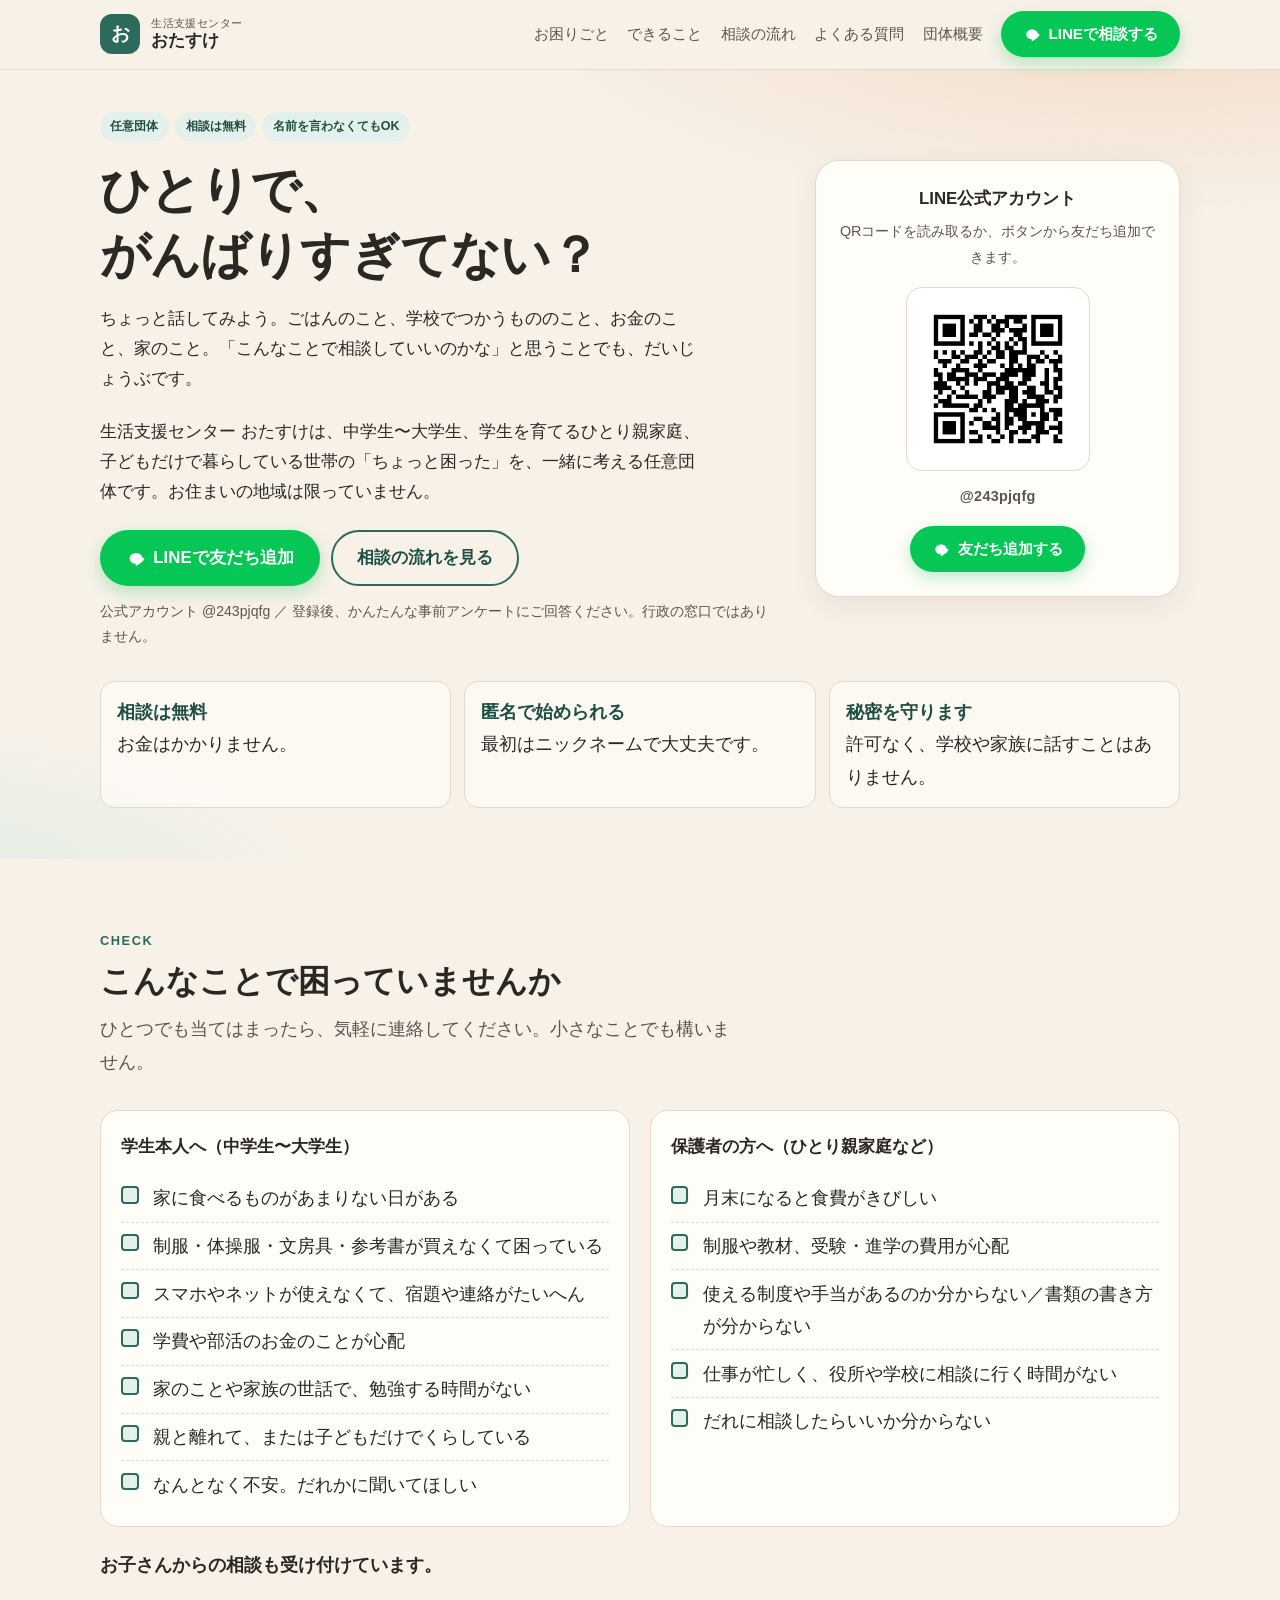
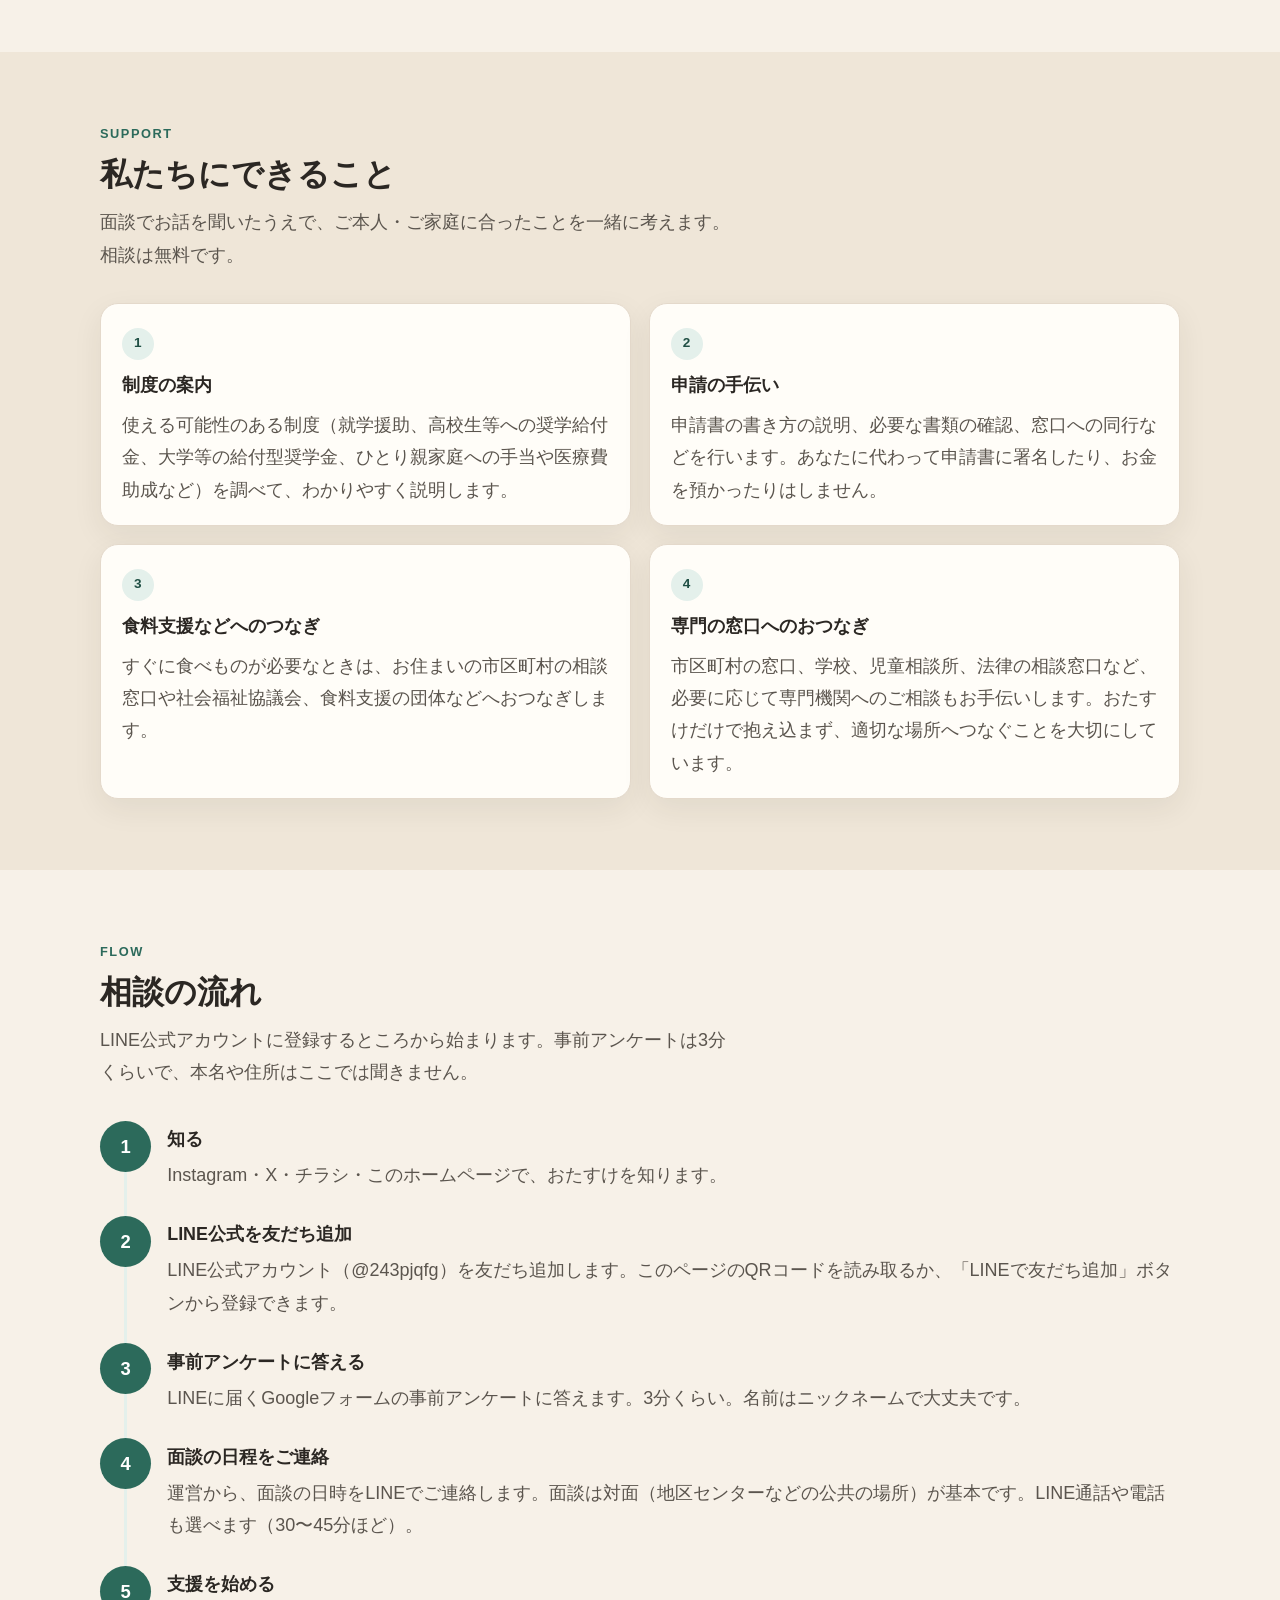
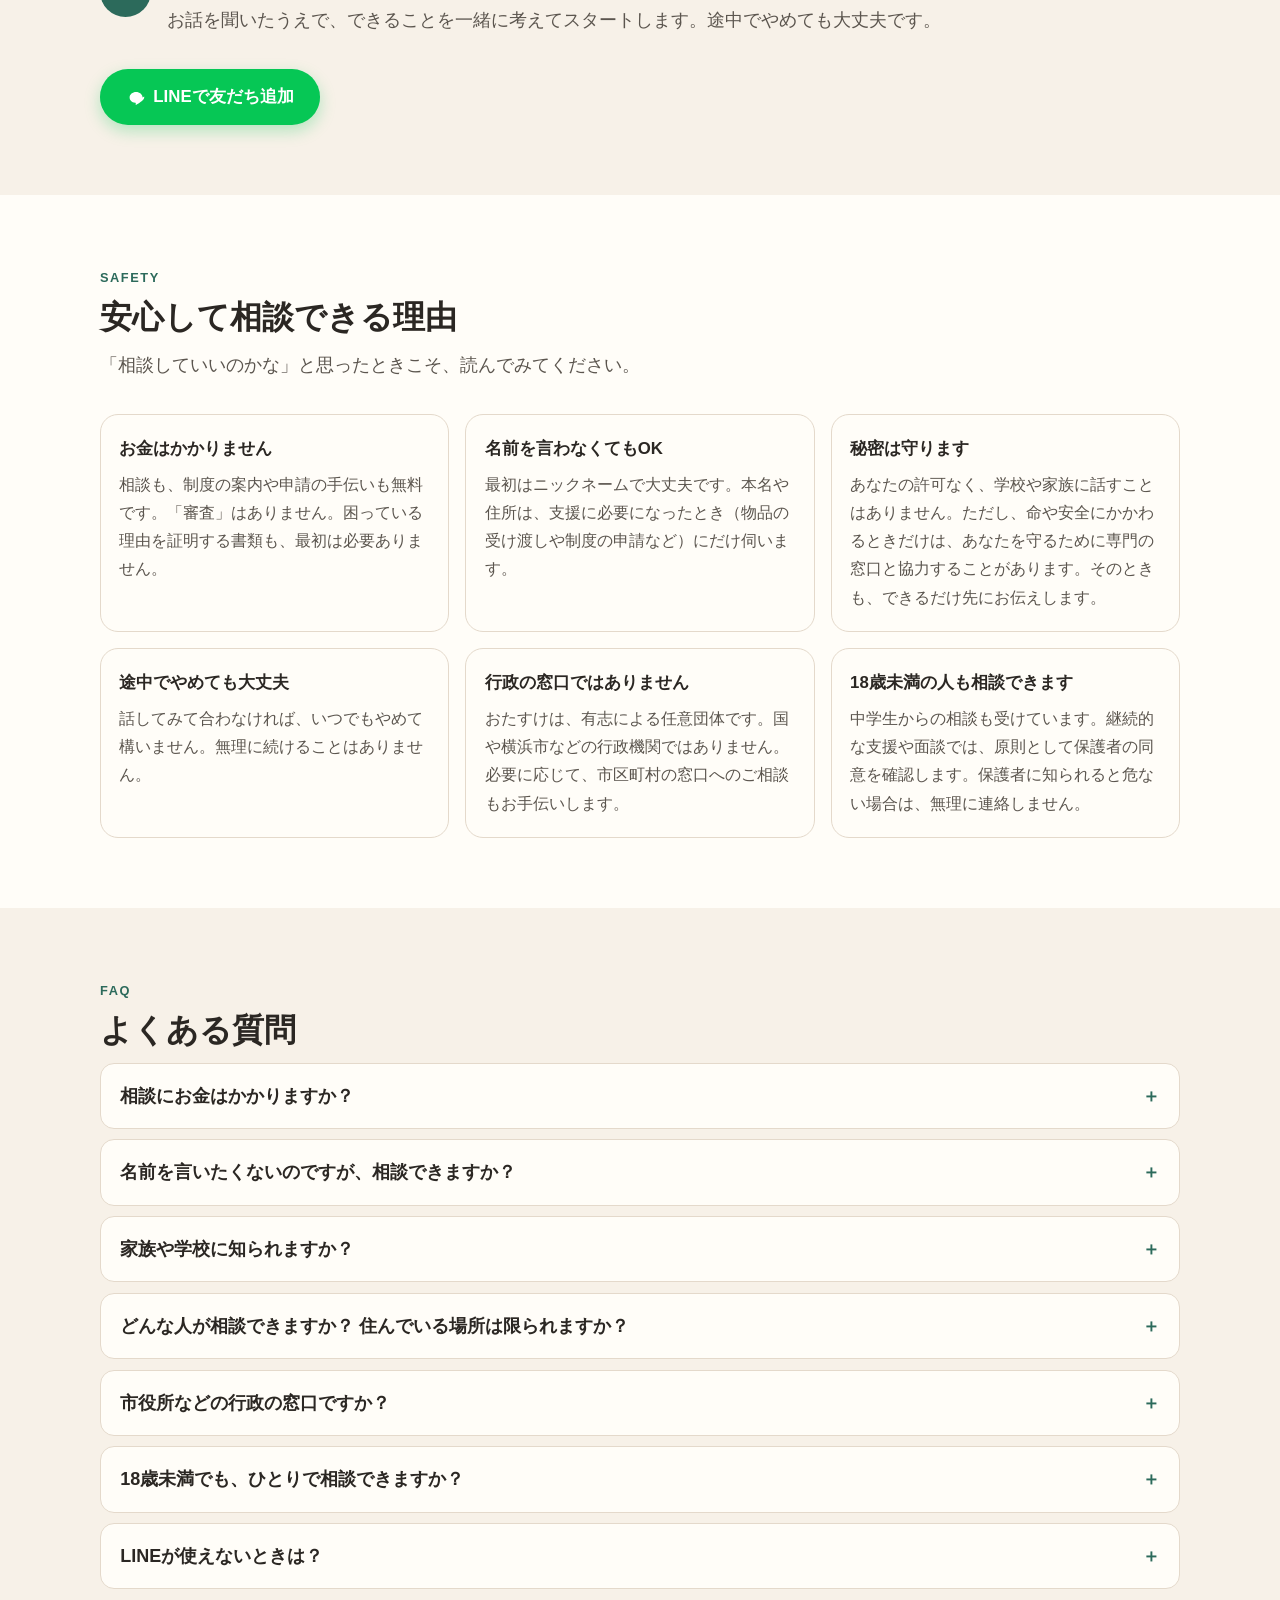
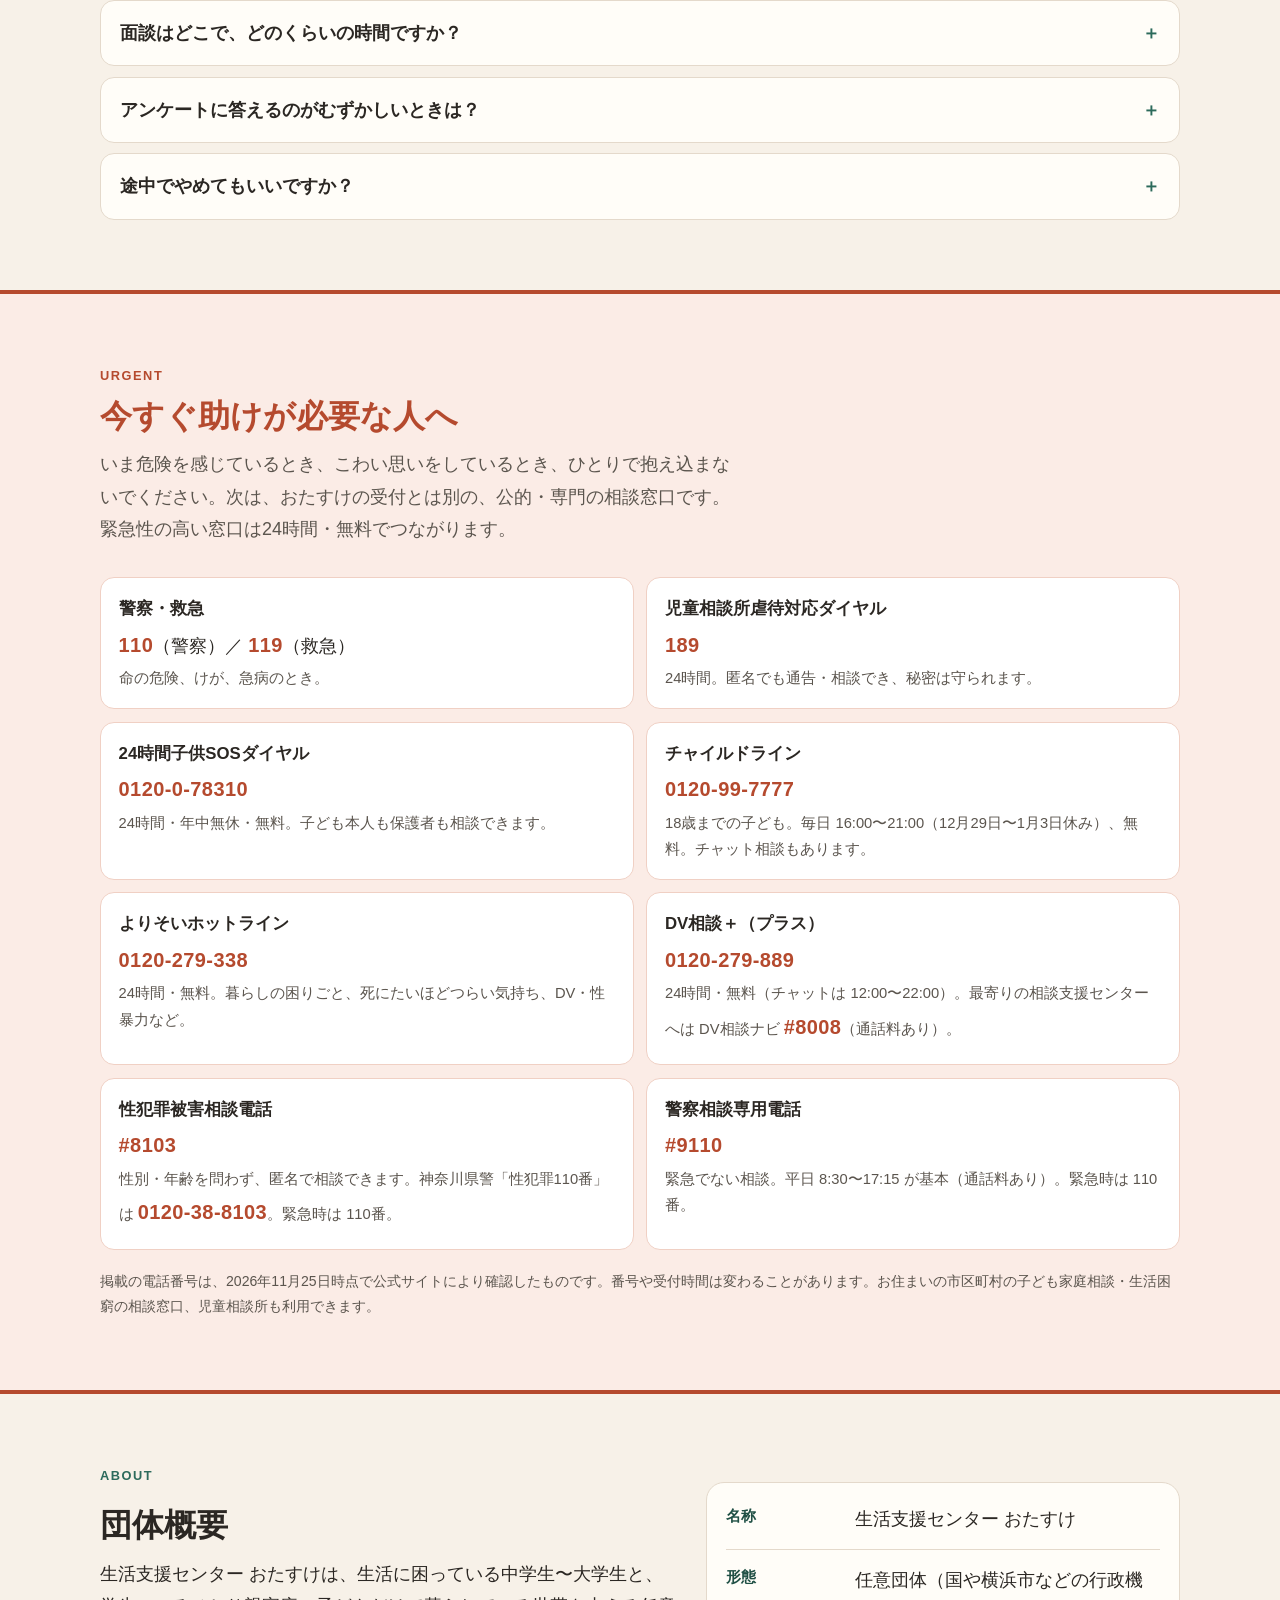
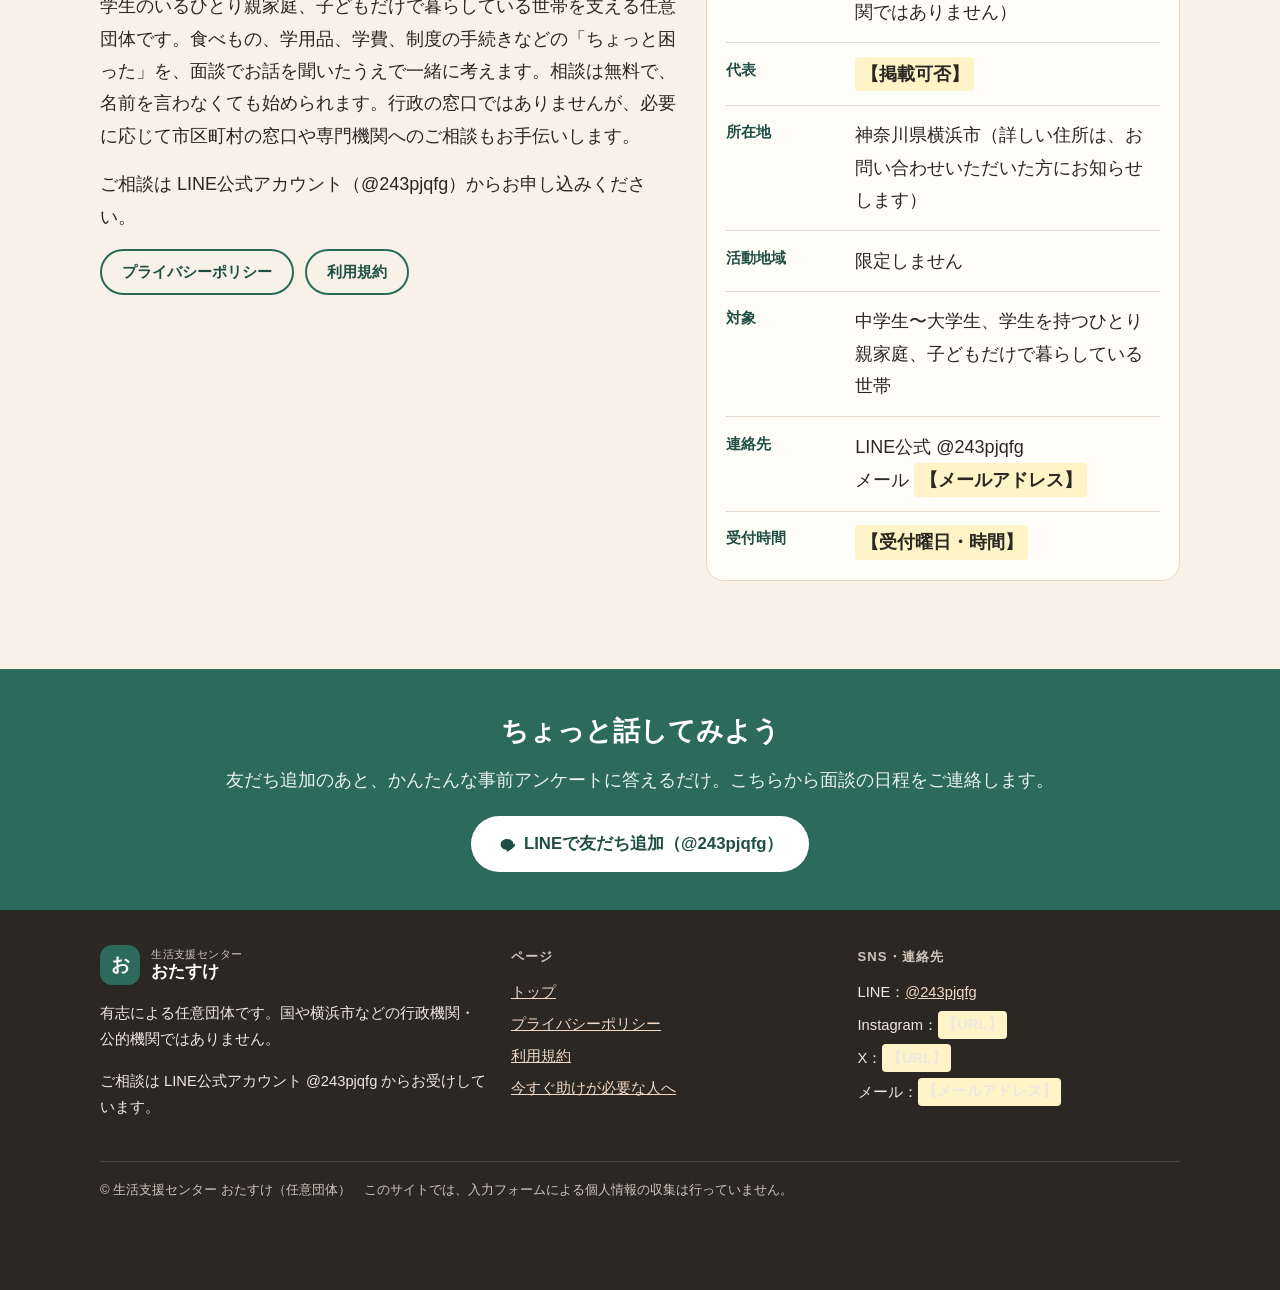
==== index.html @ 8e33f45d "Add official website for 生活支援センター おたすけ" ====
<!DOCTYPE html>
<html lang="ja">
<head>
  <meta charset="utf-8" />
  <meta name="viewport" content="width=device-width, initial-scale=1" />
  <meta name="theme-color" content="#2c6a5b" />
  <title>生活支援センター おたすけ｜中学生〜大学生とご家庭の無料相談</title>
  <meta name="description" content="生活に困っている中学生〜大学生、学生のいるひとり親家庭、子どもだけで暮らしている世帯の「ちょっと困った」を一緒に考える任意団体です。相談は無料。名前を言わなくても始められます。" />
  <link rel="icon" href="data:image/svg+xml,%3Csvg xmlns='http://www.w3.org/2000/svg' viewBox='0 0 32 32'%3E%3Crect width='32' height='32' rx='8' fill='%232c6a5b'/%3E%3Ctext x='16' y='23' text-anchor='middle' font-size='18' font-family='sans-serif' fill='white'%3Eお%3C/text%3E%3C/svg%3E" />
  <link rel="stylesheet" href="css/style.css" />
</head>
<body>
  <a class="skip" href="#main">本文へスキップ</a>
  <header class="site-header">
    <div class="header-inner">
      <a class="logo" href="index.html">
        <span class="logo-mark">お</span>
        <span class="logo-text">
          <small>生活支援センター</small>
          <strong>おたすけ</strong>
        </span>
      </a>
      <input class="nav-toggle" type="checkbox" id="nav-toggle" />
      <label class="nav-button" for="nav-toggle">メニュー</label>
      <nav class="site-nav" aria-label="主な項目">
        <a href="index.html#nayami">お困りごと</a>
        <a href="index.html#dekiru">できること</a>
        <a href="index.html#nagare">相談の流れ</a>
        <a href="index.html#faq">よくある質問</a>
        <a href="index.html#about">団体概要</a>
        <a class="btn btn-line" href="https://line.me/R/ti/p/@243pjqfg"><svg class="line-icon" viewBox="0 0 24 24" aria-hidden="true"><path d="M19.7 12.4c0-3.5-3.5-6.4-7.7-6.4S4.3 8.9 4.3 12.4c0 3.2 2.8 5.8 6.6 6.3.26.05.6.14.7.32.08.16.07.42.03.58l-.15.88c-.04.26-.2 1.02.9.56s5.9-3.47 8.05-5.94c1.4-1.58 1.27-2.9 1.27-3.7Z"/></svg>LINEで相談する</a>
      </nav>
    </div>
  </header>

  <main id="main">
    <section class="hero" id="top">
      <div class="wrap hero-grid">
        <div>
          <ul class="kicker">
            <li>任意団体</li>
            <li>相談は無料</li>
            <li>名前を言わなくてもOK</li>
          </ul>
          <h1>ひとりで、<br />がんばりすぎてない？</h1>
          <p class="hero-lead">ちょっと話してみよう。ごはんのこと、学校でつかうもののこと、お金のこと、家のこと。「こんなことで相談していいのかな」と思うことでも、だいじょうぶです。</p>
          <p class="hero-lead">生活支援センター おたすけは、中学生〜大学生、学生を育てるひとり親家庭、子どもだけで暮らしている世帯の「ちょっと困った」を、一緒に考える任意団体です。お住まいの地域は限っていません。</p>
          <div class="btn-wrap">
            <a class="btn btn-line btn-lg" href="https://line.me/R/ti/p/@243pjqfg"><svg class="line-icon" viewBox="0 0 24 24" aria-hidden="true"><path d="M19.7 12.4c0-3.5-3.5-6.4-7.7-6.4S4.3 8.9 4.3 12.4c0 3.2 2.8 5.8 6.6 6.3.26.05.6.14.7.32.08.16.07.42.03.58l-.15.88c-.04.26-.2 1.02.9.56s5.9-3.47 8.05-5.94c1.4-1.58 1.27-2.9 1.27-3.7Z"/></svg>LINEで友だち追加</a>
            <a class="btn btn-ghost btn-lg" href="#nagare">相談の流れを見る</a>
          </div>
          <p class="hero-note">公式アカウント @243pjqfg ／ 登録後、かんたんな事前アンケートにご回答ください。行政の窓口ではありません。</p>
        </div>
        <aside class="hero-card">
          <h2>LINE公式アカウント</h2>
          <p>QRコードを読み取るか、ボタンから友だち追加できます。</p>
          <div class="qr">
            <img src="[data-uri]" width="740" height="740" alt="LINE公式アカウント @243pjqfg の友だち追加用QRコード" />
          </div>
          <p class="line-id">@243pjqfg</p>
          <a class="btn btn-line" href="https://line.me/R/ti/p/@243pjqfg"><svg class="line-icon" viewBox="0 0 24 24" aria-hidden="true"><path d="M19.7 12.4c0-3.5-3.5-6.4-7.7-6.4S4.3 8.9 4.3 12.4c0 3.2 2.8 5.8 6.6 6.3.26.05.6.14.7.32.08.16.07.42.03.58l-.15.88c-.04.26-.2 1.02.9.56s5.9-3.47 8.05-5.94c1.4-1.58 1.27-2.9 1.27-3.7Z"/></svg>友だち追加する</a>
        </aside>
      </div>
      <div class="wrap">
        <div class="trust-row">
          <div class="trust-item"><strong>相談は無料</strong>お金はかかりません。</div>
          <div class="trust-item"><strong>匿名で始められる</strong>最初はニックネームで大丈夫です。</div>
          <div class="trust-item"><strong>秘密を守ります</strong>許可なく、学校や家族に話すことはありません。</div>
        </div>
      </div>
    </section>

    <section class="section" id="nayami">
      <div class="wrap">
        <p class="eyebrow">CHECK</p>
        <h2>こんなことで困っていませんか</h2>
        <p class="lede">ひとつでも当てはまったら、気軽に連絡してください。小さなことでも構いません。</p>
        <div class="audience">
          <div class="panel">
            <h3>学生本人へ（中学生〜大学生）</h3>
            <ul class="check-list">
              <li>家に食べるものがあまりない日がある</li>
              <li>制服・体操服・文房具・参考書が買えなくて困っている</li>
              <li>スマホやネットが使えなくて、宿題や連絡がたいへん</li>
              <li>学費や部活のお金のことが心配</li>
              <li>家のことや家族の世話で、勉強する時間がない</li>
              <li>親と離れて、または子どもだけでくらしている</li>
              <li>なんとなく不安。だれかに聞いてほしい</li>
            </ul>
          </div>
          <div class="panel">
            <h3>保護者の方へ（ひとり親家庭など）</h3>
            <ul class="check-list">
              <li>月末になると食費がきびしい</li>
              <li>制服や教材、受験・進学の費用が心配</li>
              <li>使える制度や手当があるのか分からない／書類の書き方が分からない</li>
              <li>仕事が忙しく、役所や学校に相談に行く時間がない</li>
              <li>だれに相談したらいいか分からない</li>
            </ul>
          </div>
        </div>
        <p class="after-list">お子さんからの相談も受け付けています。</p>
      </div>
    </section>

    <section class="section section-alt" id="dekiru">
      <div class="wrap">
        <p class="eyebrow">SUPPORT</p>
        <h2>私たちにできること</h2>
        <p class="lede">面談でお話を聞いたうえで、ご本人・ご家庭に合ったことを一緒に考えます。相談は無料です。</p>
        <div class="cards">
          <article class="card">
            <span class="card-num">1</span>
            <h3>制度の案内</h3>
            <p>使える可能性のある制度（就学援助、高校生等への奨学給付金、大学等の給付型奨学金、ひとり親家庭への手当や医療費助成など）を調べて、わかりやすく説明します。</p>
          </article>
          <article class="card">
            <span class="card-num">2</span>
            <h3>申請の手伝い</h3>
            <p>申請書の書き方の説明、必要な書類の確認、窓口への同行などを行います。あなたに代わって申請書に署名したり、お金を預かったりはしません。</p>
          </article>
          <article class="card">
            <span class="card-num">3</span>
            <h3>食料支援などへのつなぎ</h3>
            <p>すぐに食べものが必要なときは、お住まいの市区町村の相談窓口や社会福祉協議会、食料支援の団体などへおつなぎします。</p>
          </article>
          <article class="card">
            <span class="card-num">4</span>
            <h3>専門の窓口へのおつなぎ</h3>
            <p>市区町村の窓口、学校、児童相談所、法律の相談窓口など、必要に応じて専門機関へのご相談もお手伝いします。おたすけだけで抱え込まず、適切な場所へつなぐことを大切にしています。</p>
          </article>
        </div>
      </div>
    </section>

    <section class="section" id="nagare">
      <div class="wrap">
        <p class="eyebrow">FLOW</p>
        <h2>相談の流れ</h2>
        <p class="lede">LINE公式アカウントに登録するところから始まります。事前アンケートは3分くらいで、本名や住所はここでは聞きません。</p>
        <ol class="steps">
          <li>
            <div>
              <h3>知る</h3>
              <p>Instagram・X・チラシ・このホームページで、おたすけを知ります。</p>
            </div>
          </li>
          <li>
            <div>
              <h3>LINE公式を友だち追加</h3>
              <p>LINE公式アカウント（@243pjqfg）を友だち追加します。このページのQRコードを読み取るか、「LINEで友だち追加」ボタンから登録できます。</p>
            </div>
          </li>
          <li>
            <div>
              <h3>事前アンケートに答える</h3>
              <p>LINEに届くGoogleフォームの事前アンケートに答えます。3分くらい。名前はニックネームで大丈夫です。</p>
            </div>
          </li>
          <li>
            <div>
              <h3>面談の日程をご連絡</h3>
              <p>運営から、面談の日時をLINEでご連絡します。面談は対面（地区センターなどの公共の場所）が基本です。LINE通話や電話も選べます（30〜45分ほど）。</p>
            </div>
          </li>
          <li>
            <div>
              <h3>支援を始める</h3>
              <p>お話を聞いたうえで、できることを一緒に考えてスタートします。途中でやめても大丈夫です。</p>
            </div>
          </li>
        </ol>
        <div class="btn-wrap" style="margin-top:2rem">
          <a class="btn btn-line btn-lg" href="https://line.me/R/ti/p/@243pjqfg"><svg class="line-icon" viewBox="0 0 24 24" aria-hidden="true"><path d="M19.7 12.4c0-3.5-3.5-6.4-7.7-6.4S4.3 8.9 4.3 12.4c0 3.2 2.8 5.8 6.6 6.3.26.05.6.14.7.32.08.16.07.42.03.58l-.15.88c-.04.26-.2 1.02.9.56s5.9-3.47 8.05-5.94c1.4-1.58 1.27-2.9 1.27-3.7Z"/></svg>LINEで友だち追加</a>
        </div>
      </div>
    </section>

    <section class="section section-paper" id="anshin">
      <div class="wrap">
        <p class="eyebrow">SAFETY</p>
        <h2>安心して相談できる理由</h2>
        <p class="lede">「相談していいのかな」と思ったときこそ、読んでみてください。</p>
        <div class="reasons">
          <article class="reason">
            <h3>お金はかかりません</h3>
            <p>相談も、制度の案内や申請の手伝いも無料です。「審査」はありません。困っている理由を証明する書類も、最初は必要ありません。</p>
          </article>
          <article class="reason">
            <h3>名前を言わなくてもOK</h3>
            <p>最初はニックネームで大丈夫です。本名や住所は、支援に必要になったとき（物品の受け渡しや制度の申請など）にだけ伺います。</p>
          </article>
          <article class="reason">
            <h3>秘密は守ります</h3>
            <p>あなたの許可なく、学校や家族に話すことはありません。ただし、命や安全にかかわるときだけは、あなたを守るために専門の窓口と協力することがあります。そのときも、できるだけ先にお伝えします。</p>
          </article>
          <article class="reason">
            <h3>途中でやめても大丈夫</h3>
            <p>話してみて合わなければ、いつでもやめて構いません。無理に続けることはありません。</p>
          </article>
          <article class="reason">
            <h3>行政の窓口ではありません</h3>
            <p>おたすけは、有志による任意団体です。国や横浜市などの行政機関ではありません。必要に応じて、市区町村の窓口へのご相談もお手伝いします。</p>
          </article>
          <article class="reason">
            <h3>18歳未満の人も相談できます</h3>
            <p>中学生からの相談も受けています。継続的な支援や面談では、原則として保護者の同意を確認します。保護者に知られると危ない場合は、無理に連絡しません。</p>
          </article>
        </div>
      </div>
    </section>

    <section class="section" id="faq">
      <div class="wrap">
        <p class="eyebrow">FAQ</p>
        <h2>よくある質問</h2>
        <div class="faq">
          <details>
            <summary>相談にお金はかかりますか？</summary>
            <p>かかりません。相談も支援も無料です。</p>
          </details>
          <details>
            <summary>名前を言いたくないのですが、相談できますか？</summary>
            <p>できます。最初はニックネームで大丈夫です。本名や住所は、ここでは聞きません。</p>
          </details>
          <details>
            <summary>家族や学校に知られますか？</summary>
            <p>あなたの許可なく、学校や家族に話すことはありません。ただし、命や安全にかかわるときだけは、あなたを守るために専門の窓口と協力することがあります。そのときも、できるだけ先にお伝えします。</p>
          </details>
          <details>
            <summary>どんな人が相談できますか？ 住んでいる場所は限られますか？</summary>
            <p>中学生・高校生・大学生などの学生本人、学生を育てるひとり親家庭、子どもだけで暮らしている世帯のご相談を受けています。お住まいの地域は限っていません。</p>
          </details>
          <details>
            <summary>市役所などの行政の窓口ですか？</summary>
            <p>いいえ。有志による任意団体です。国や横浜市などの行政機関ではありません。必要に応じて、市区町村の窓口や専門機関へのご相談もお手伝いします。</p>
          </details>
          <details>
            <summary>18歳未満でも、ひとりで相談できますか？</summary>
            <p>できます。継続的な支援や面談では、原則として保護者の同意を確認します。保護者に知られると危ない場合は、無理に連絡しません。まずは相談してください。</p>
          </details>
          <details>
            <summary>LINEが使えないときは？</summary>
            <p>LINEを使えない方は、メール <span class="placeholder">【メールアドレス】</span> でも受け付けます。件名なしでも構いません。</p>
          </details>
          <details>
            <summary>面談はどこで、どのくらいの時間ですか？</summary>
            <p>地区センターなどの公共の場所で、30〜45分ほどを目安にしています。対面が基本ですが、LINE通話や電話も選べます。未成年の方との対面は、公共の場所で行います。</p>
          </details>
          <details>
            <summary>アンケートに答えるのがむずかしいときは？</summary>
            <p>LINEのトークに「相談したい」と送るだけでも大丈夫です。</p>
          </details>
          <details>
            <summary>途中でやめてもいいですか？</summary>
            <p>はい。いつでもやめて構いません。</p>
          </details>
        </div>
      </div>
    </section>

    <section class="section emergency" id="emergency">
      <div class="wrap">
        <p class="eyebrow" style="color:var(--coral)">URGENT</p>
        <h2>今すぐ助けが必要な人へ</h2>
        <p class="lede">いま危険を感じているとき、こわい思いをしているとき、ひとりで抱え込まないでください。次は、おたすけの受付とは別の、公的・専門の相談窓口です。緊急性の高い窓口は24時間・無料でつながります。</p>
        <div class="hotlines">
          <article class="hotline">
            <strong>警察・救急</strong>
            <a class="tel" href="tel:110">110</a>（警察）／
            <a class="tel" href="tel:119">119</a>（救急）
            <p>命の危険、けが、急病のとき。</p>
          </article>
          <article class="hotline">
            <strong>児童相談所虐待対応ダイヤル</strong>
            <a class="tel" href="tel:189">189</a>
            <p>24時間。匿名でも通告・相談でき、秘密は守られます。</p>
          </article>
          <article class="hotline">
            <strong>24時間子供SOSダイヤル</strong>
            <a class="tel" href="tel:0120078310">0120-0-78310</a>
            <p>24時間・年中無休・無料。子ども本人も保護者も相談できます。</p>
          </article>
          <article class="hotline">
            <strong>チャイルドライン</strong>
            <a class="tel" href="tel:0120997777">0120-99-7777</a>
            <p>18歳までの子ども。毎日 16:00〜21:00（12月29日〜1月3日休み）、無料。チャット相談もあります。</p>
          </article>
          <article class="hotline">
            <strong>よりそいホットライン</strong>
            <a class="tel" href="tel:0120279338">0120-279-338</a>
            <p>24時間・無料。暮らしの困りごと、死にたいほどつらい気持ち、DV・性暴力など。</p>
          </article>
          <article class="hotline">
            <strong>DV相談＋（プラス）</strong>
            <a class="tel" href="tel:0120279889">0120-279-889</a>
            <p>24時間・無料（チャットは 12:00〜22:00）。最寄りの相談支援センターへは DV相談ナビ <a class="tel" href="tel:#8008">#8008</a>（通話料あり）。</p>
          </article>
          <article class="hotline">
            <strong>性犯罪被害相談電話</strong>
            <a class="tel" href="tel:#8103">#8103</a>
            <p>性別・年齢を問わず、匿名で相談できます。神奈川県警「性犯罪110番」は <a class="tel" href="tel:0120388103">0120-38-8103</a>。緊急時は 110番。</p>
          </article>
          <article class="hotline">
            <strong>警察相談専用電話</strong>
            <a class="tel" href="tel:#9110">#9110</a>
            <p>緊急でない相談。平日 8:30〜17:15 が基本（通話料あり）。緊急時は 110番。</p>
          </article>
        </div>
        <p class="emergency-note">掲載の電話番号は、2026年11月25日時点で公式サイトにより確認したものです。番号や受付時間は変わることがあります。お住まいの市区町村の子ども家庭相談・生活困窮の相談窓口、児童相談所も利用できます。</p>
      </div>
    </section>

    <section class="section" id="about">
      <div class="wrap about-grid">
        <div class="about-copy">
          <p class="eyebrow">ABOUT</p>
          <h2>団体概要</h2>
          <p>生活支援センター おたすけは、生活に困っている中学生〜大学生と、学生のいるひとり親家庭、子どもだけで暮らしている世帯を支える任意団体です。食べもの、学用品、学費、制度の手続きなどの「ちょっと困った」を、面談でお話を聞いたうえで一緒に考えます。相談は無料で、名前を言わなくても始められます。行政の窓口ではありませんが、必要に応じて市区町村の窓口や専門機関へのご相談もお手伝いします。</p>
          <p>ご相談は LINE公式アカウント（@243pjqfg）からお申し込みください。</p>
          <div class="btn-wrap">
            <a class="btn btn-ghost" href="privacy.html">プライバシーポリシー</a>
            <a class="btn btn-ghost" href="terms.html">利用規約</a>
          </div>
        </div>
        <dl class="dl">
          <div><dt>名称</dt><dd>生活支援センター おたすけ</dd></div>
          <div><dt>形態</dt><dd>任意団体（国や横浜市などの行政機関ではありません）</dd></div>
          <div><dt>代表</dt><dd><span class="placeholder">【掲載可否】</span></dd></div>
          <div><dt>所在地</dt><dd>神奈川県横浜市（詳しい住所は、お問い合わせいただいた方にお知らせします）</dd></div>
          <div><dt>活動地域</dt><dd>限定しません</dd></div>
          <div><dt>対象</dt><dd>中学生〜大学生、学生を持つひとり親家庭、子どもだけで暮らしている世帯</dd></div>
          <div><dt>連絡先</dt><dd>LINE公式 @243pjqfg<br />メール <span class="placeholder">【メールアドレス】</span></dd></div>
          <div><dt>受付時間</dt><dd><span class="placeholder">【受付曜日・時間】</span></dd></div>
        </dl>
      </div>
    </section>

    <section class="cta-band">
      <div class="wrap">
        <h2>ちょっと話してみよう</h2>
        <p>友だち追加のあと、かんたんな事前アンケートに答えるだけ。こちらから面談の日程をご連絡します。</p>
        <a class="btn btn-line btn-lg" href="https://line.me/R/ti/p/@243pjqfg"><svg class="line-icon" viewBox="0 0 24 24" aria-hidden="true"><path d="M19.7 12.4c0-3.5-3.5-6.4-7.7-6.4S4.3 8.9 4.3 12.4c0 3.2 2.8 5.8 6.6 6.3.26.05.6.14.7.32.08.16.07.42.03.58l-.15.88c-.04.26-.2 1.02.9.56s5.9-3.47 8.05-5.94c1.4-1.58 1.27-2.9 1.27-3.7Z"/></svg>LINEで友だち追加（@243pjqfg）</a>
      </div>
    </section>

  </main>
  <footer class="site-footer">
    <div class="wrap footer-grid">
      <div>
        <div class="logo" style="margin-bottom:0.7rem">
          <span class="logo-mark">お</span>
          <span class="logo-text">
            <small style="color:#cfc6ba">生活支援センター</small>
            <strong style="color:#fff">おたすけ</strong>
          </span>
        </div>
        <p>有志による任意団体です。国や横浜市などの行政機関・公的機関ではありません。</p>
        <p>ご相談は LINE公式アカウント @243pjqfg からお受けしています。</p>
      </div>
      <div>
        <h3>ページ</h3>
        <ul>
          <li><a href="index.html">トップ</a></li>
          <li><a href="privacy.html">プライバシーポリシー</a></li>
          <li><a href="terms.html">利用規約</a></li>
          <li><a href="index.html#emergency">今すぐ助けが必要な人へ</a></li>
        </ul>
      </div>
      <div>
        <h3>SNS・連絡先</h3>
        <ul>
          <li>LINE：<a href="https://line.me/R/ti/p/@243pjqfg">@243pjqfg</a></li>
          <li>Instagram：<span class="placeholder">【URL】</span></li>
          <li>X：<span class="placeholder">【URL】</span></li>
          <li>メール：<span class="placeholder">【メールアドレス】</span></li>
        </ul>
      </div>
    </div>
    <div class="wrap">
      <p class="foot-note">© 生活支援センター おたすけ（任意団体）　このサイトでは、入力フォームによる個人情報の収集は行っていません。</p>
    </div>
  </footer>
  <div class="mobile-cta">
    <a class="btn btn-line" href="https://line.me/R/ti/p/@243pjqfg"><svg class="line-icon" viewBox="0 0 24 24" aria-hidden="true"><path d="M19.7 12.4c0-3.5-3.5-6.4-7.7-6.4S4.3 8.9 4.3 12.4c0 3.2 2.8 5.8 6.6 6.3.26.05.6.14.7.32.08.16.07.42.03.58l-.15.88c-.04.26-.2 1.02.9.56s5.9-3.47 8.05-5.94c1.4-1.58 1.27-2.9 1.27-3.7Z"/></svg>LINEで友だち追加（@243pjqfg）</a>
  </div>

</body>
</html>
---- css/style.css ----
/* 生活支援センター おたすけ  — 共通スタイル */

:root {
  --bg: #f7f1e8;
  --bg-deep: #efe6d8;
  --paper: #fffdf8;
  --ink: #2b2723;
  --ink-soft: #5b554e;
  --line: #e4d9cb;
  --brand: #2c6a5b;
  --brand-dark: #1f4f44;
  --brand-soft: #e4f0eb;
  --leaf: #5b8c4a;
  --peach: #f8e4d6;
  --coral: #b54a2e;
  --coral-soft: #fbece6;
  --line-green: #06c755;
  --line-green-dark: #05a348;
  --shadow: 0 10px 30px rgba(43, 39, 35, 0.07);
  --radius: 18px;
  --header-h: 4.25rem;
  --content: 70rem;
  --font: "Hiragino Sans", "Hiragino Kaku Gothic ProN", "Yu Gothic Medium", "Yu Gothic", "Noto Sans JP", sans-serif;
}

*, *::before, *::after { box-sizing: border-box; }

html {
  scroll-behavior: smooth;
  scroll-padding-top: calc(var(--header-h) + 0.75rem);
}

@media (prefers-reduced-motion: reduce) {
  html { scroll-behavior: auto; }
  *, *::before, *::after {
    animation: none !important;
    transition: none !important;
  }
}

body {
  margin: 0;
  font-family: var(--font);
  color: var(--ink);
  background: var(--bg);
  line-height: 1.8;
  font-size: 1.0625rem;
  -webkit-text-size-adjust: 100%;
  text-rendering: optimizeLegibility;
}

img { max-width: 100%; height: auto; display: block; }
a { color: var(--brand-dark); }
a:hover { color: var(--brand); }
a:focus-visible,
button:focus-visible,
summary:focus-visible,
.nav-toggle:focus-visible + .nav-button {
  outline: 3px solid var(--brand);
  outline-offset: 3px;
}

.skip {
  position: absolute;
  left: 1rem;
  top: -4rem;
  background: var(--brand-dark);
  color: #fff;
  padding: 0.5rem 1rem;
  border-radius: 8px;
  z-index: 200;
}
.skip:focus { top: 0.75rem; }

/* Header */
.site-header {
  position: sticky;
  top: 0;
  z-index: 100;
  background: rgba(247, 241, 232, 0.92);
  backdrop-filter: blur(10px);
  border-bottom: 1px solid var(--line);
}
.header-inner {
  max-width: var(--content);
  margin: 0 auto;
  padding: 0.7rem 1.25rem;
  display: flex;
  align-items: center;
  justify-content: space-between;
  gap: 1rem;
  min-height: var(--header-h);
}
.logo {
  display: flex;
  align-items: center;
  gap: 0.7rem;
  text-decoration: none;
  color: inherit;
  min-width: 0;
}
.logo-mark {
  flex: 0 0 auto;
  width: 2.5rem;
  height: 2.5rem;
  border-radius: 12px;
  background: var(--brand);
  color: #fff;
  font-weight: 700;
  display: grid;
  place-items: center;
  font-size: 1.2rem;
  letter-spacing: 0;
}
.logo-text { display: flex; flex-direction: column; line-height: 1.25; }
.logo-text small {
  font-size: 0.68rem;
  color: var(--ink-soft);
  letter-spacing: 0.04em;
}
.logo-text strong {
  font-size: 1.05rem;
  font-weight: 700;
}

.nav-toggle { position: absolute; opacity: 0; pointer-events: none; }
.nav-button {
  display: none;
  border: 1px solid var(--line);
  background: var(--paper);
  border-radius: 999px;
  padding: 0.4rem 0.9rem;
  font: inherit;
  font-size: 0.9rem;
  cursor: pointer;
  color: var(--ink);
}
.site-nav {
  display: flex;
  align-items: center;
  gap: 0.2rem 1.15rem;
  flex-wrap: wrap;
  justify-content: flex-end;
}
.site-nav a:not(.btn) {
  text-decoration: none;
  color: var(--ink-soft);
  font-size: 0.92rem;
  font-weight: 500;
}
.site-nav a:not(.btn):hover { color: var(--brand-dark); }

.btn {
  display: inline-flex;
  align-items: center;
  justify-content: center;
  gap: 0.45rem;
  text-decoration: none;
  border-radius: 999px;
  padding: 0.7rem 1.25rem;
  font-weight: 700;
  font-size: 0.95rem;
  line-height: 1.3;
  border: 2px solid transparent;
  cursor: pointer;
}
.btn-line {
  background: var(--line-green);
  color: #fff !important;
  box-shadow: 0 6px 16px rgba(6, 199, 85, 0.28);
}
.btn-line:hover { background: var(--line-green-dark); color: #fff !important; }
.btn-ghost {
  background: transparent;
  color: var(--brand-dark) !important;
  border-color: var(--brand);
}
.btn-ghost:hover { background: var(--brand-soft); }
.btn-lg { padding: 0.95rem 1.5rem; font-size: 1.05rem; }
.btn-wrap { display: flex; flex-wrap: wrap; gap: 0.7rem; align-items: center; }

.line-icon {
  width: 1.2em;
  height: 1.2em;
  fill: currentColor;
  flex: 0 0 auto;
}

/* Layout */
.wrap {
  max-width: var(--content);
  margin: 0 auto;
  padding: 0 1.25rem;
}
.section {
  padding: 3.5rem 0;
}
.section-alt { background: var(--bg-deep); }
.section-paper { background: var(--paper); }
.eyebrow {
  margin: 0 0 0.4rem;
  font-size: 0.8rem;
  font-weight: 700;
  letter-spacing: 0.12em;
  color: var(--brand);
}
.section h2 {
  margin: 0 0 0.6rem;
  font-size: clamp(1.45rem, 3.2vw, 2rem);
  line-height: 1.4;
  font-weight: 700;
}
.lede {
  margin: 0 0 2rem;
  color: var(--ink-soft);
  max-width: 40rem;
}

/* Hero */
.hero {
  padding: 2.4rem 0 3.2rem;
  background:
    radial-gradient(1200px 420px at 90% -10%, #f3d9c4 0%, transparent 55%),
    radial-gradient(800px 360px at -10% 110%, #d7ebe3 0%, transparent 60%),
    var(--bg);
}
.hero-grid {
  display: grid;
  grid-template-columns: 1.3fr 0.7fr;
  gap: 2.4rem;
  align-items: center;
}
.kicker {
  display: inline-flex;
  flex-wrap: wrap;
  gap: 0.4rem;
  margin: 0 0 1rem;
  padding: 0;
  list-style: none;
}
.kicker li {
  background: var(--brand-soft);
  color: var(--brand-dark);
  font-size: 0.78rem;
  font-weight: 700;
  padding: 0.2rem 0.65rem;
  border-radius: 999px;
}
.hero h1 {
  margin: 0 0 1rem;
  font-size: clamp(1.85rem, 5.4vw, 3.15rem);
  line-height: 1.3;
  letter-spacing: -0.02em;
  font-weight: 800;
}
.hero-lead {
  margin: 0 0 1.4rem;
  font-size: 1.05rem;
  max-width: 38rem;
}
.hero-note {
  margin: 0.8rem 0 0;
  font-size: 0.88rem;
  color: var(--ink-soft);
}
.hero-card {
  background: var(--paper);
  border: 1px solid var(--line);
  border-radius: 24px;
  padding: 1.4rem 1.3rem 1.5rem;
  box-shadow: var(--shadow);
  text-align: center;
}
.hero-card h2 {
  margin: 0 0 0.35rem;
  font-size: 1.05rem;
}
.hero-card p {
  margin: 0 0 1rem;
  color: var(--ink-soft);
  font-size: 0.9rem;
}
.qr {
  width: 11.5rem;
  height: 11.5rem;
  margin: 0 auto 0.8rem;
  background: #fff;
  padding: 0.55rem;
  border-radius: 16px;
  border: 1px solid var(--line);
}
.qr img { width: 100%; height: 100%; object-fit: contain; }
.line-id {
  font-weight: 700;
  letter-spacing: 0.02em;
  margin: 0.2rem 0 0.9rem;
}

.trust-row {
  display: grid;
  grid-template-columns: repeat(3, 1fr);
  gap: 0.8rem;
  margin-top: 2rem;
}
.trust-item {
  background: rgba(255, 253, 248, 0.7);
  border: 1px solid var(--line);
  border-radius: 14px;
  padding: 0.85rem 1rem;
}
.trust-item strong { display: block; color: var(--brand-dark); }

/* Worry list */
.audience {
  display: grid;
  grid-template-columns: 1fr 1fr;
  gap: 1.2rem;
}
.panel {
  background: var(--paper);
  border: 1px solid var(--line);
  border-radius: var(--radius);
  padding: 1.3rem 1.25rem 1.1rem;
}
.panel h3 {
  margin: 0 0 0.8rem;
  font-size: 1.05rem;
}
.check-list {
  list-style: none;
  margin: 0;
  padding: 0;
}
.check-list li {
  position: relative;
  padding: 0.45rem 0 0.45rem 2rem;
  border-top: 1px dashed var(--line);
}
.check-list li:first-child { border-top: 0; }
.check-list li::before {
  content: "";
  position: absolute;
  left: 0;
  top: 0.7rem;
  width: 1.1rem;
  height: 1.1rem;
  border: 2px solid var(--brand);
  border-radius: 4px;
  background: var(--brand-soft);
}
.after-list {
  margin: 1.4rem 0 0;
  font-weight: 700;
}

/* Cards */
.cards {
  display: grid;
  grid-template-columns: repeat(2, 1fr);
  gap: 1.1rem;
}
.card {
  background: var(--paper);
  border: 1px solid var(--line);
  border-radius: var(--radius);
  padding: 1.35rem 1.3rem 1.2rem;
  box-shadow: var(--shadow);
}
.card-num {
  display: inline-grid;
  place-items: center;
  min-width: 2rem;
  height: 2rem;
  padding: 0 0.4rem;
  border-radius: 999px;
  background: var(--brand-soft);
  color: var(--brand-dark);
  font-weight: 800;
  font-size: 0.85rem;
  margin-bottom: 0.6rem;
}
.card h3 { margin: 0 0 0.45rem; font-size: 1.12rem; }
.card p { margin: 0; color: var(--ink-soft); }

/* Steps */
.steps {
  list-style: none;
  margin: 0;
  padding: 0;
  counter-reset: step;
  display: grid;
  gap: 0;
}
.steps li {
  display: grid;
  grid-template-columns: 3.2rem 1fr;
  gap: 1rem;
  position: relative;
  padding: 0 0 1.5rem;
}
.steps li:last-child { padding-bottom: 0; }
.steps li::before {
  counter-increment: step;
  content: counter(step);
  width: 3.2rem;
  height: 3.2rem;
  border-radius: 50%;
  background: var(--brand);
  color: #fff;
  font-weight: 800;
  font-size: 1.15rem;
  display: grid;
  place-items: center;
  position: relative;
  z-index: 1;
}
.steps li:not(:last-child)::after {
  content: "";
  position: absolute;
  left: 1.5rem;
  top: 3.2rem;
  bottom: 0;
  width: 3px;
  background: var(--brand-soft);
}
.steps h3 { margin: 0.15rem 0 0.25rem; font-size: 1.12rem; }
.steps p { margin: 0; color: var(--ink-soft); }

/* Reasons */
.reasons {
  display: grid;
  grid-template-columns: repeat(3, 1fr);
  gap: 1rem;
}
.reason {
  background: var(--paper);
  border-radius: var(--radius);
  border: 1px solid var(--line);
  padding: 1.2rem 1.15rem;
}
.reason h3 { margin: 0 0 0.4rem; font-size: 1.05rem; }
.reason p { margin: 0; color: var(--ink-soft); font-size: 0.98rem; }

/* FAQ */
.faq { display: grid; gap: 0.65rem; }
.faq details {
  background: var(--paper);
  border: 1px solid var(--line);
  border-radius: 14px;
  padding: 0.15rem 0.2rem;
}
.faq summary {
  cursor: pointer;
  font-weight: 700;
  padding: 0.85rem 1rem;
  list-style: none;
}
.faq summary::-webkit-details-marker { display: none; }
.faq summary::after {
  content: "＋";
  float: right;
  color: var(--brand);
  font-weight: 700;
}
.faq details[open] summary::after { content: "−"; }
.faq details p {
  margin: 0;
  padding: 0 1rem 1rem;
  color: var(--ink-soft);
  border-top: 1px dashed var(--line);
}

/* Emergency */
.emergency {
  background: var(--coral-soft);
  border-top: 4px solid var(--coral);
  border-bottom: 4px solid var(--coral);
}
.emergency h2 { color: var(--coral); }
.hotlines {
  display: grid;
  grid-template-columns: 1fr 1fr;
  gap: 0.8rem;
}
.hotline {
  background: #fff;
  border-radius: 14px;
  padding: 1rem 1.1rem;
  border: 1px solid #f0d0c4;
}
.hotline strong { display: block; font-size: 1.05rem; }
.hotline a.tel {
  display: inline-block;
  font-size: 1.25rem;
  font-weight: 800;
  color: var(--coral);
  text-decoration: none;
  letter-spacing: 0.02em;
  margin: 0.15rem 0;
}
.hotline a.tel:hover { text-decoration: underline; }
.hotline p { margin: 0; color: var(--ink-soft); font-size: 0.92rem; }
.emergency-note {
  margin: 1.2rem 0 0;
  font-size: 0.88rem;
  color: var(--ink-soft);
}

/* About */
.about-grid {
  display: grid;
  grid-template-columns: 1.1fr 0.9fr;
  gap: 1.6rem;
  align-items: start;
}
.about-copy p { margin: 0 0 1rem; }
.dl {
  background: var(--paper);
  border: 1px solid var(--line);
  border-radius: var(--radius);
  padding: 0.4rem 1.2rem;
}
.dl div {
  display: grid;
  grid-template-columns: 7.5rem 1fr;
  gap: 0.6rem;
  padding: 0.85rem 0;
  border-top: 1px solid var(--line);
}
.dl div:first-child { border-top: 0; }
.dl dt { margin: 0; font-weight: 700; color: var(--brand-dark); font-size: 0.92rem; }
.dl dd { margin: 0; }
.placeholder {
  background: #fff4c8;
  padding: 0.05em 0.3em;
  border-radius: 4px;
  font-weight: 700;
  white-space: nowrap;
  display: inline-block;
}

/* CTA band */
.cta-band {
  background: var(--brand);
  color: #fff;
  padding: 2.4rem 0;
  text-align: center;
}
.cta-band h2 { margin: 0 0 0.5rem; color: #fff; }
.cta-band p { margin: 0 0 1.2rem; color: #e8f4ef; }
.cta-band .btn-line {
  background: #fff;
  color: var(--brand-dark) !important;
  box-shadow: none;
}
.cta-band .btn-line:hover { background: #f3fff7; }

/* Footer */
.site-footer {
  background: #2b2723;
  color: #efe8df;
  padding: 2.2rem 0 5.5rem;
  font-size: 0.92rem;
}
.footer-grid {
  display: grid;
  grid-template-columns: 1.2fr 1fr 1fr;
  gap: 1.5rem;
}
.site-footer a { color: #f3d9c4; }
.site-footer h3 {
  margin: 0 0 0.6rem;
  font-size: 0.82rem;
  letter-spacing: 0.08em;
  color: #cfc6ba;
}
.site-footer ul { list-style: none; margin: 0; padding: 0; }
.site-footer li { margin: 0 0 0.35rem; }
.foot-note {
  margin: 1.6rem 0 0;
  padding-top: 1rem;
  border-top: 1px solid #4a453f;
  color: #cfc6ba;
  font-size: 0.82rem;
}

/* Mobile bottom CTA */
.mobile-cta {
  display: none;
  position: fixed;
  left: 0;
  right: 0;
  bottom: 0;
  z-index: 90;
  padding: 0.65rem 1rem calc(0.65rem + env(safe-area-inset-bottom));
  background: rgba(247, 241, 232, 0.95);
  backdrop-filter: blur(8px);
  border-top: 1px solid var(--line);
}
.mobile-cta .btn { width: 100%; }

/* Legal pages */
.legal-hero {
  padding: 2rem 0 0.5rem;
}
.legal-hero h1 {
  margin: 0.3rem 0 0.4rem;
  font-size: clamp(1.4rem, 3vw, 2rem);
  line-height: 1.4;
}
.legal-sub { margin: 0 0 1rem; color: var(--ink-soft); }
.notice {
  background: #fff4c8;
  border-left: 4px solid #c9a227;
  padding: 0.7rem 0.9rem;
  margin: 0 0 0.7rem;
  border-radius: 0 10px 10px 0;
}
.legal {
  background: var(--paper);
  border: 1px solid var(--line);
  border-radius: 20px;
  padding: 1.6rem 1.4rem 2rem;
  margin: 1.2rem 0 3rem;
  max-width: 52rem;
}
.legal {
  word-break: keep-all;
  line-break: strict;
  overflow-wrap: break-word;
}
.legal h1 {
  word-break: keep-all;
  line-break: strict;
}
.legal h2 {
  margin: 2rem 0 0.5rem;
  font-size: 1.15rem;
  line-height: 1.5;
  padding-top: 1.2rem;
  border-top: 1px solid var(--line);
  word-break: keep-all;
  line-break: strict;
}
.legal section:first-of-type h2 { border-top: 0; padding-top: 0; margin-top: 1.2rem; }
.summary-line {
  background: var(--brand-soft);
  color: var(--brand-dark);
  padding: 0.55rem 0.8rem;
  border-radius: 10px;
  margin: 0 0 0.8rem;
}
.clause, .legal p { margin: 0 0 0.65rem; }
.closing { margin-top: 2rem; }
.toc {
  margin: 1rem 0 0;
  padding: 0;
  list-style: none;
  display: grid;
  grid-template-columns: 1fr 1fr;
  gap: 0.25rem 1rem;
  font-size: 0.92rem;
}
.toc a { text-decoration: none; }
.toc a:hover { text-decoration: underline; }

@media (max-width: 860px) {
  .hero-grid,
  .audience,
  .cards,
  .reasons,
  .hotlines,
  .about-grid,
  .footer-grid,
  .toc {
    grid-template-columns: 1fr;
  }
  .trust-row { grid-template-columns: 1fr; }
  .nav-button { display: inline-flex; }
  .site-nav {
    display: none;
    position: absolute;
    left: 0;
    right: 0;
    top: 100%;
    background: var(--paper);
    border-bottom: 1px solid var(--line);
    flex-direction: column;
    align-items: stretch;
    padding: 0.7rem 1.25rem 1rem;
    gap: 0.2rem;
  }
  .nav-toggle:checked ~ .site-nav { display: flex; }
  .site-nav a:not(.btn) { padding: 0.55rem 0.2rem; }
  .site-nav .btn { width: 100%; margin-top: 0.3rem; }
  .mobile-cta { display: block; }
  body { padding-bottom: 4.5rem; }
  .site-footer { padding-bottom: 6.5rem; }
  .dl div { grid-template-columns: 1fr; gap: 0.15rem; }
  .hero-card { max-width: 22rem; margin: 0 auto; }
}

@media (min-width: 861px) {
  body { font-size: 1.125rem; }
  .section { padding: 4.4rem 0; }
}

@media print {
  .site-header, .mobile-cta, .cta-band, .skip, .nav-button { display: none !important; }
  body { background: #fff; color: #000; padding: 0; }
  .legal { border: 0; padding: 0; }
  a { color: inherit; }
}
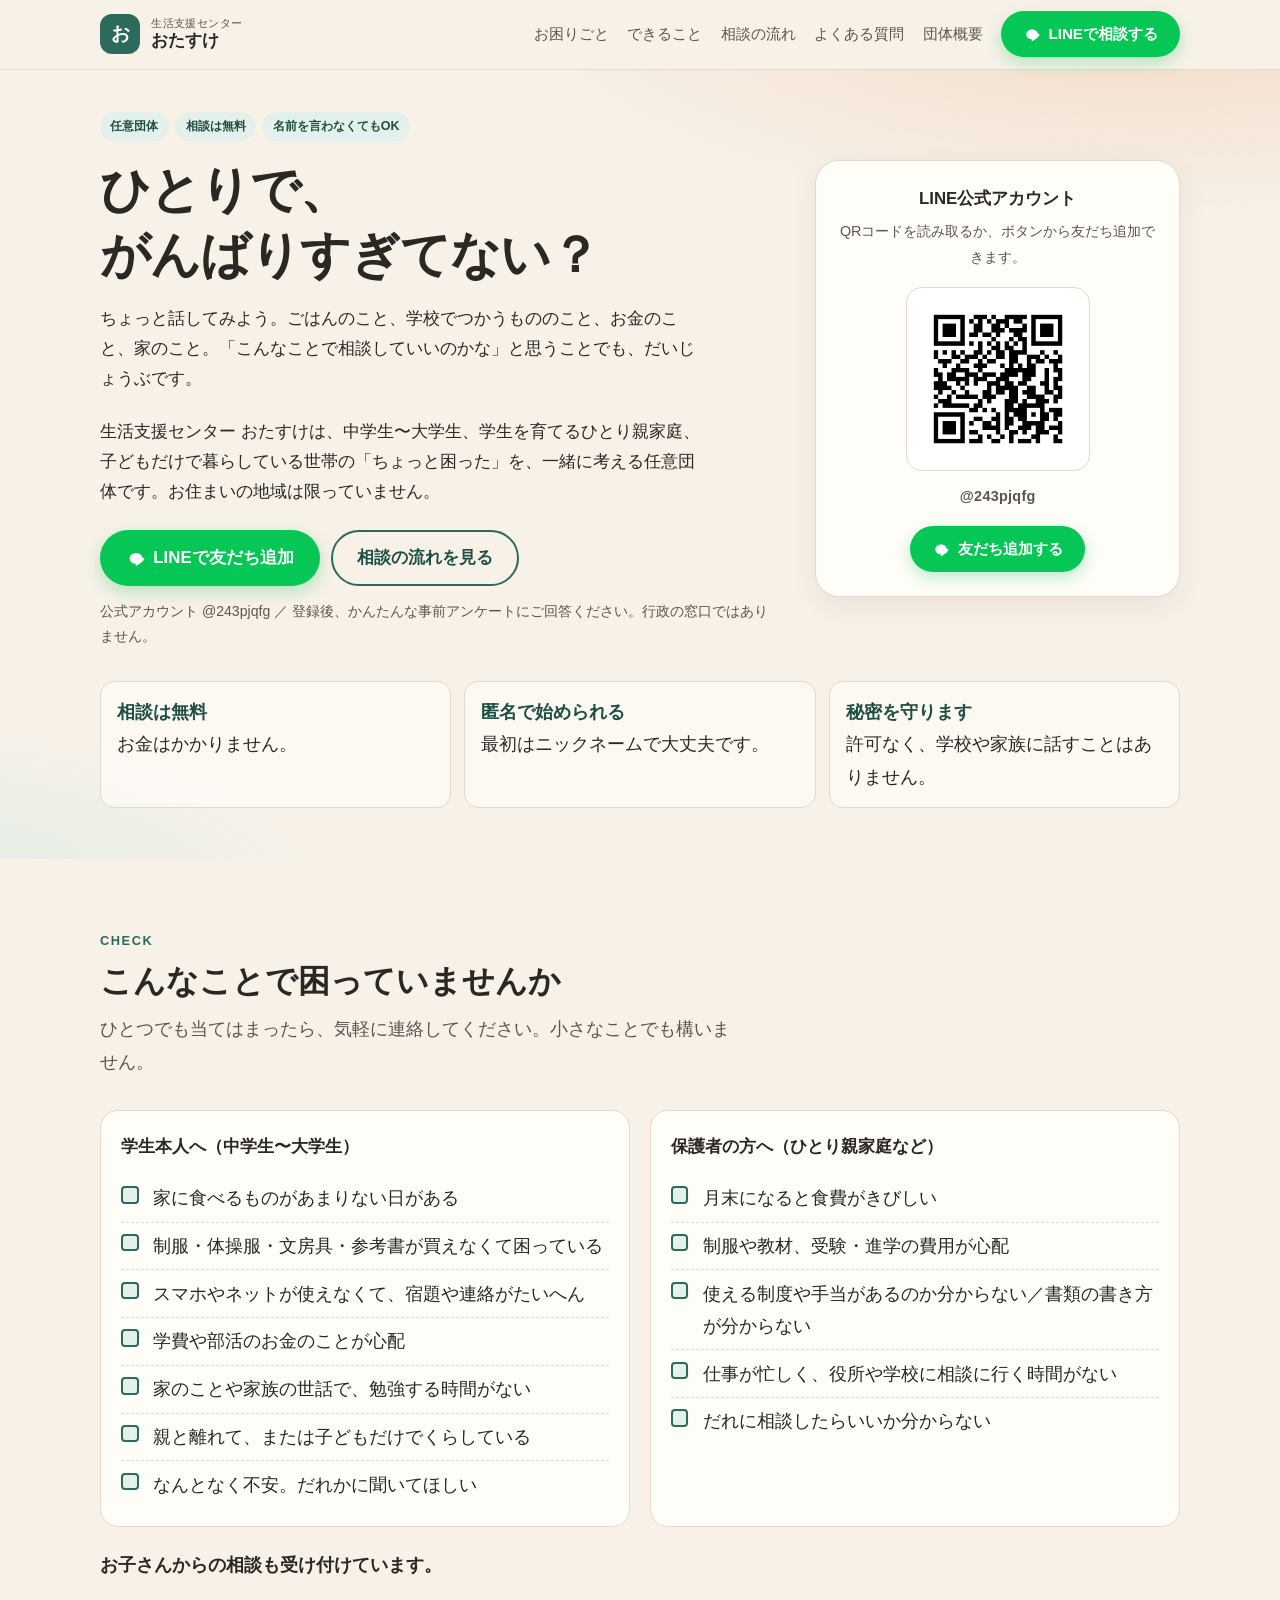
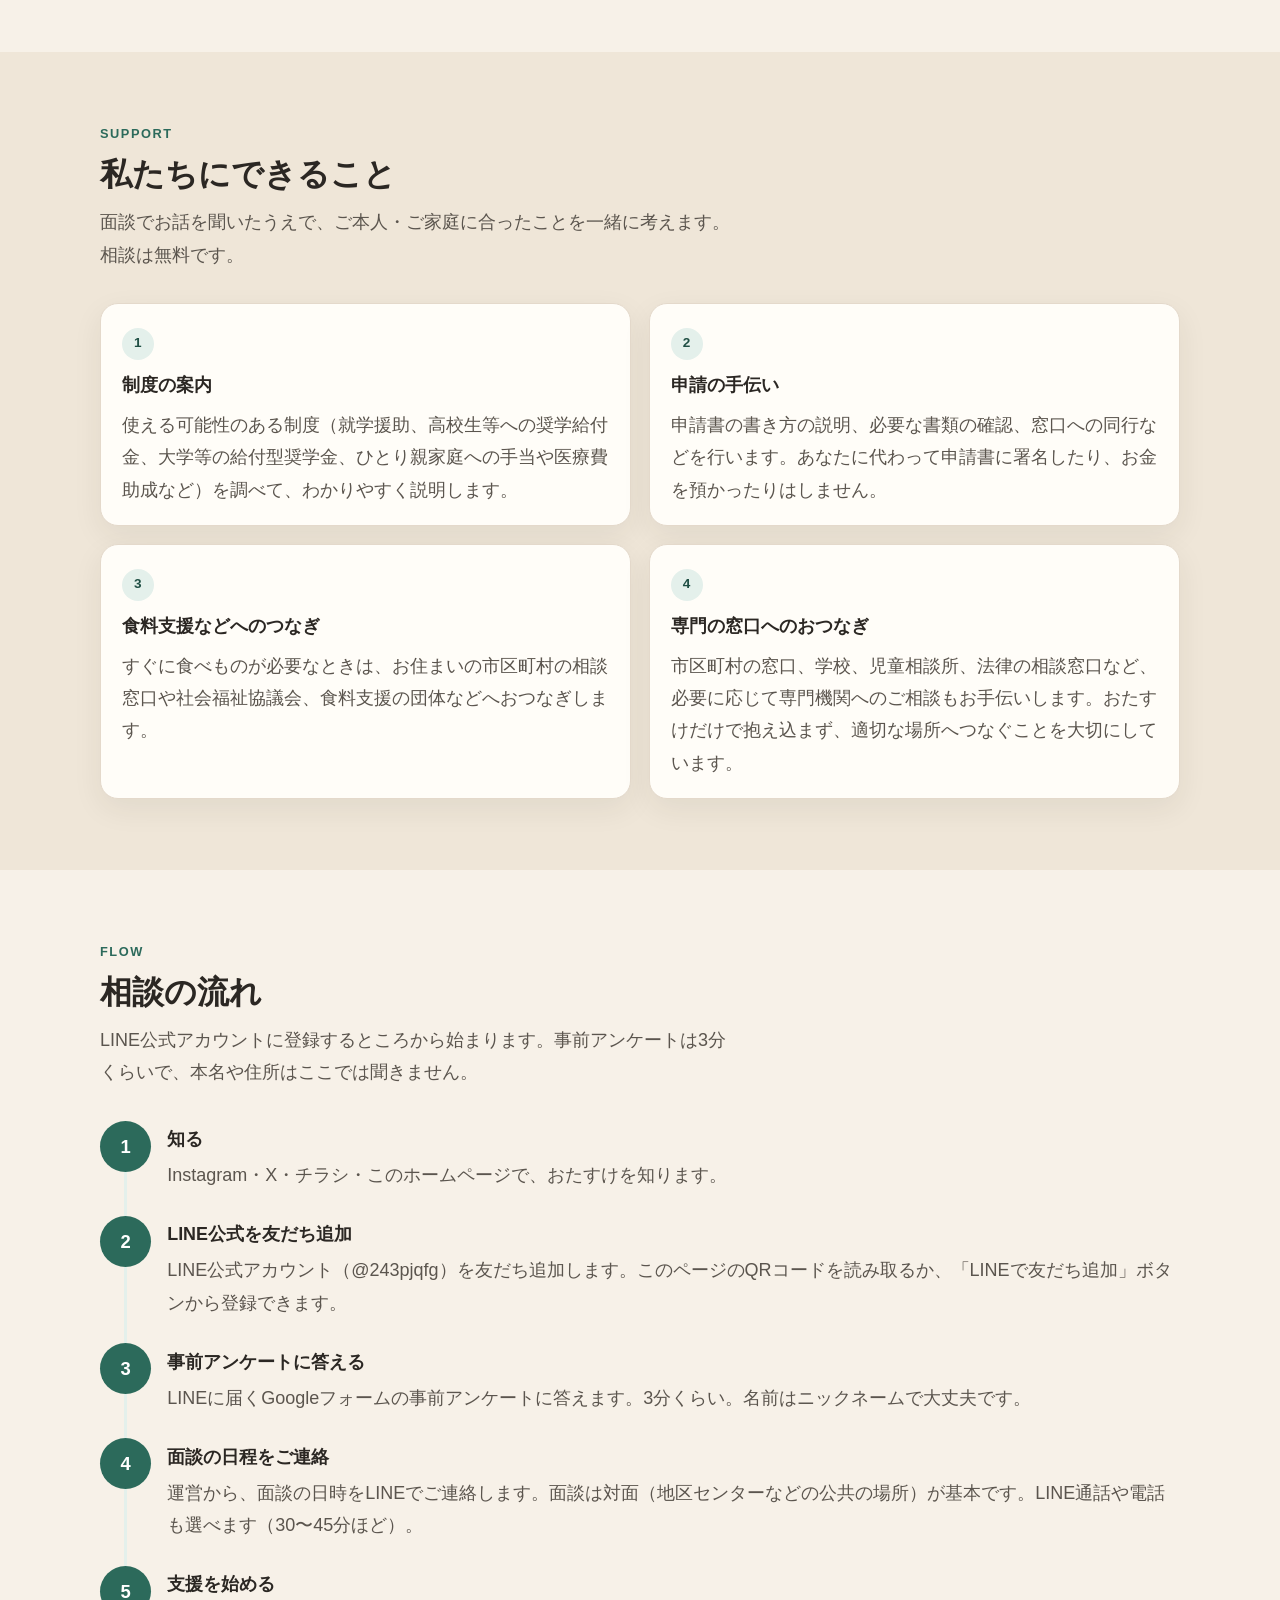
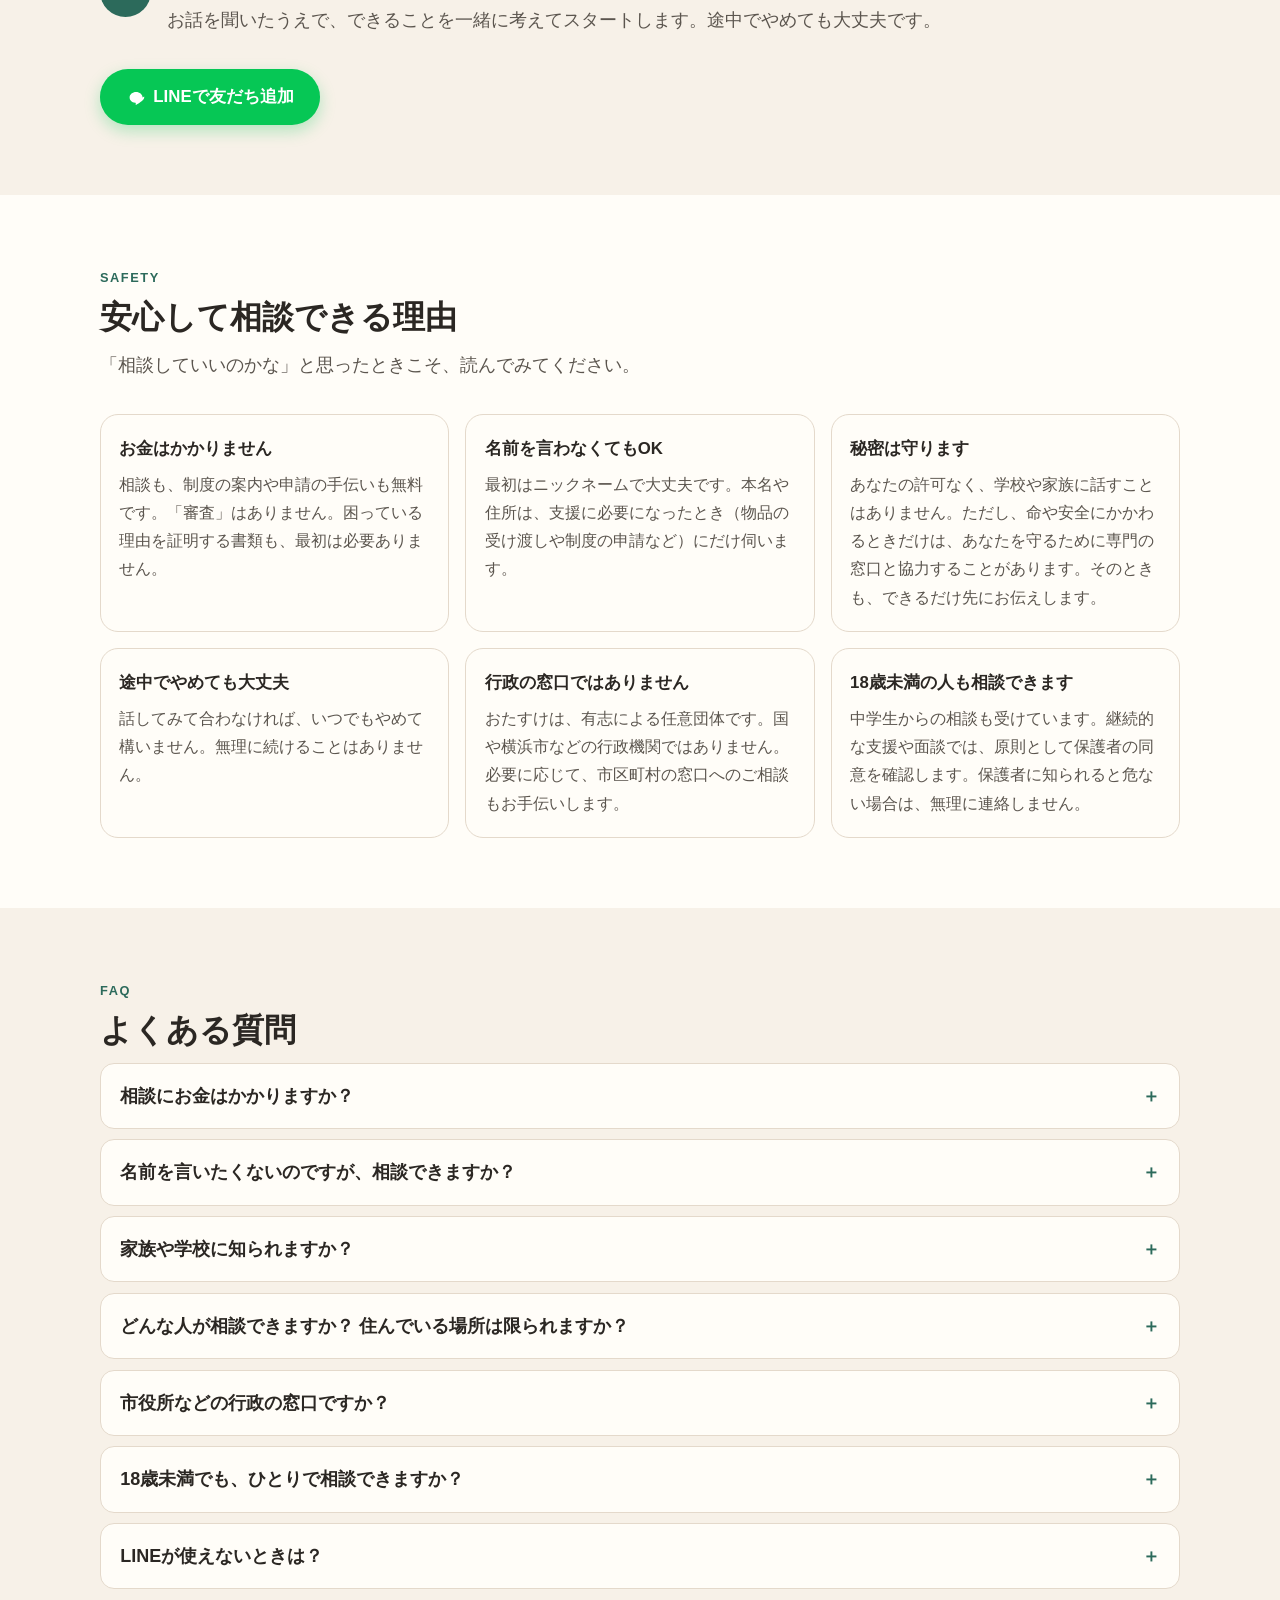
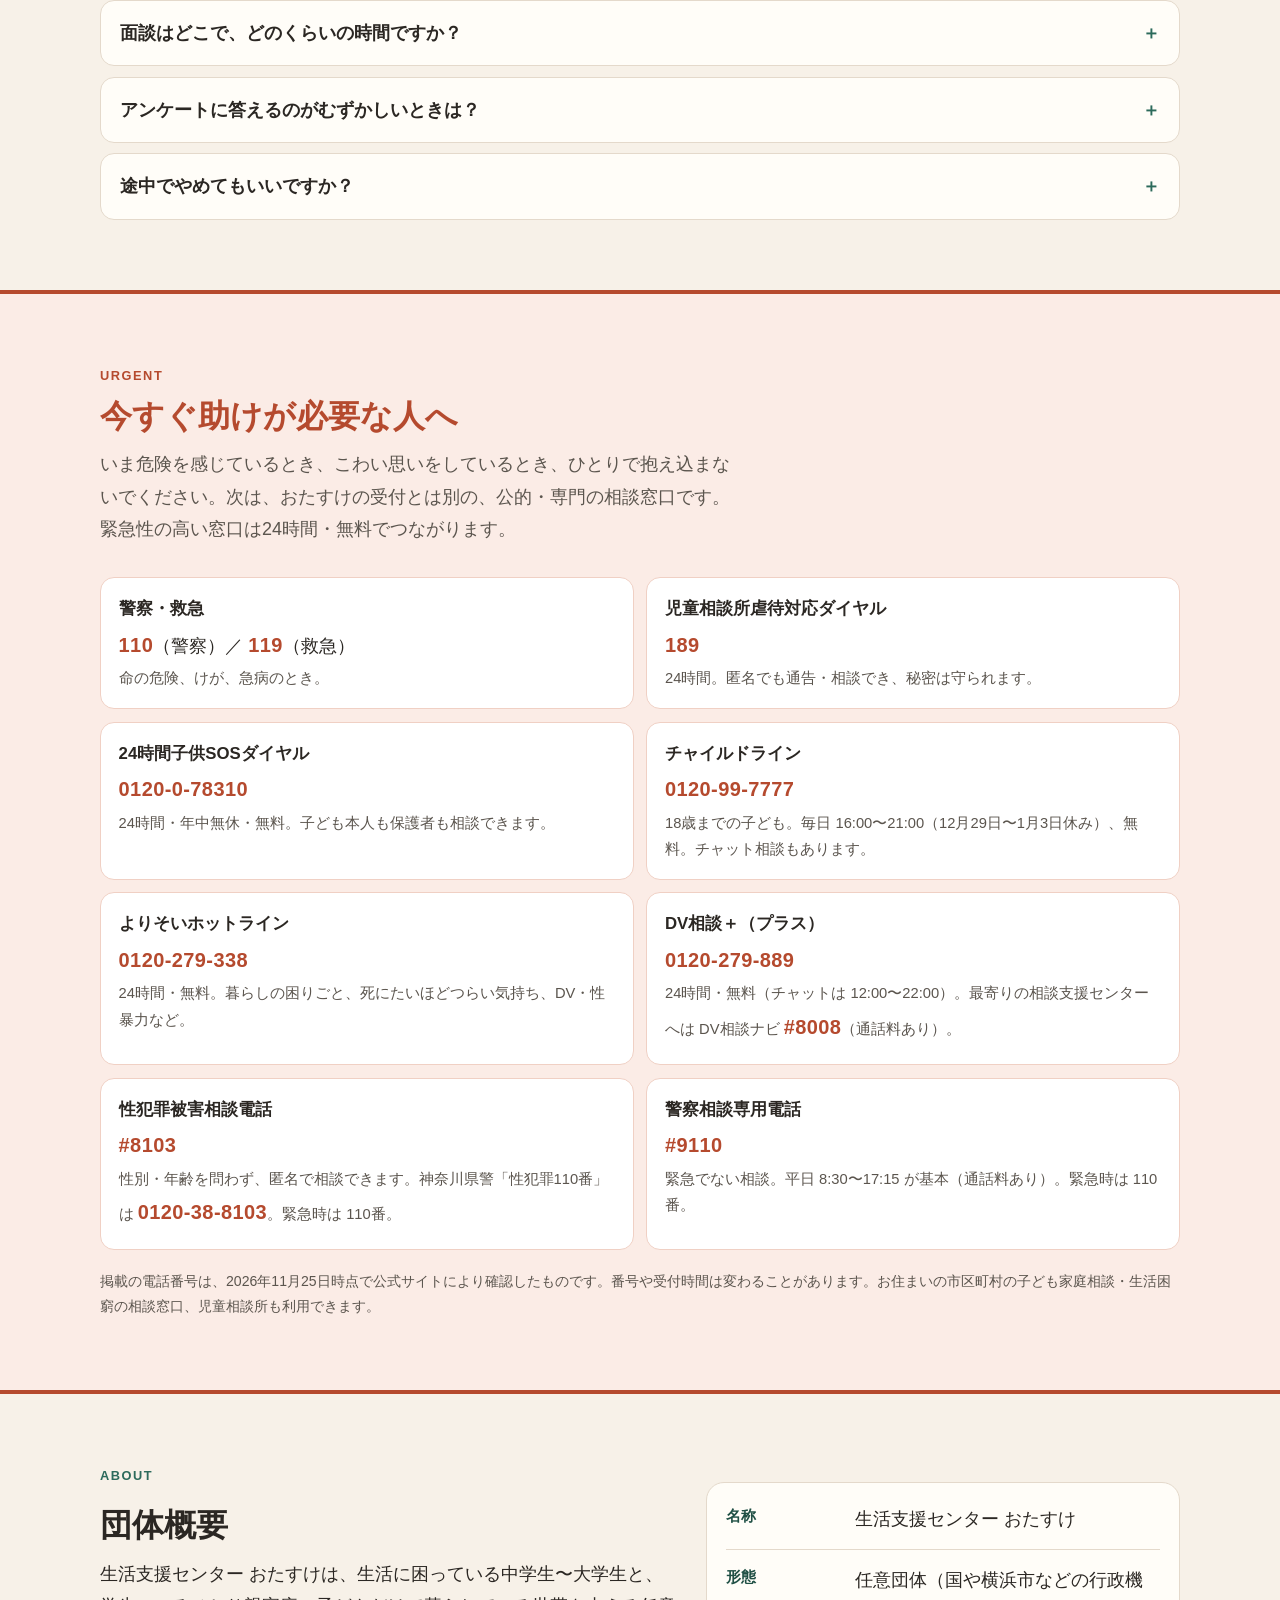
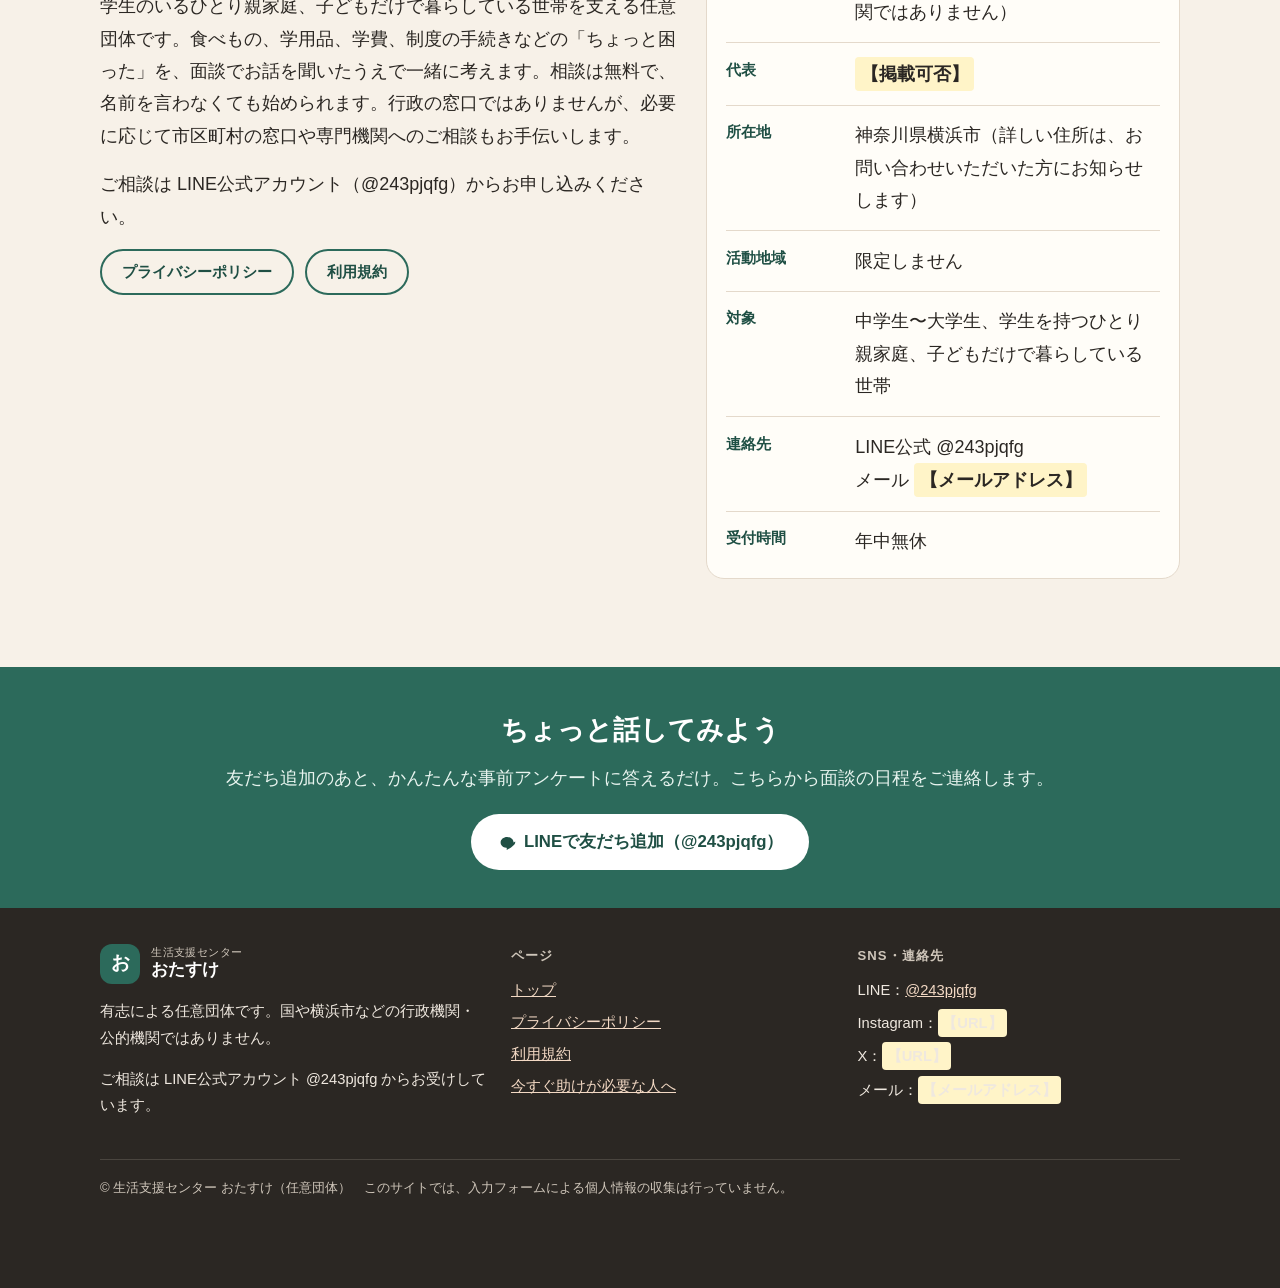
==== commit 0def7c53: "Set reception hours to 年中無休" ====
--- a/index.html
+++ b/index.html
@@ -331,7 +331,7 @@
           <div><dt>活動地域</dt><dd>限定しません</dd></div>
           <div><dt>対象</dt><dd>中学生〜大学生、学生を持つひとり親家庭、子どもだけで暮らしている世帯</dd></div>
           <div><dt>連絡先</dt><dd>LINE公式 @243pjqfg<br />メール <span class="placeholder">【メールアドレス】</span></dd></div>
-          <div><dt>受付時間</dt><dd><span class="placeholder">【受付曜日・時間】</span></dd></div>
+          <div><dt>受付時間</dt><dd>年中無休</dd></div>
         </dl>
       </div>
     </section>
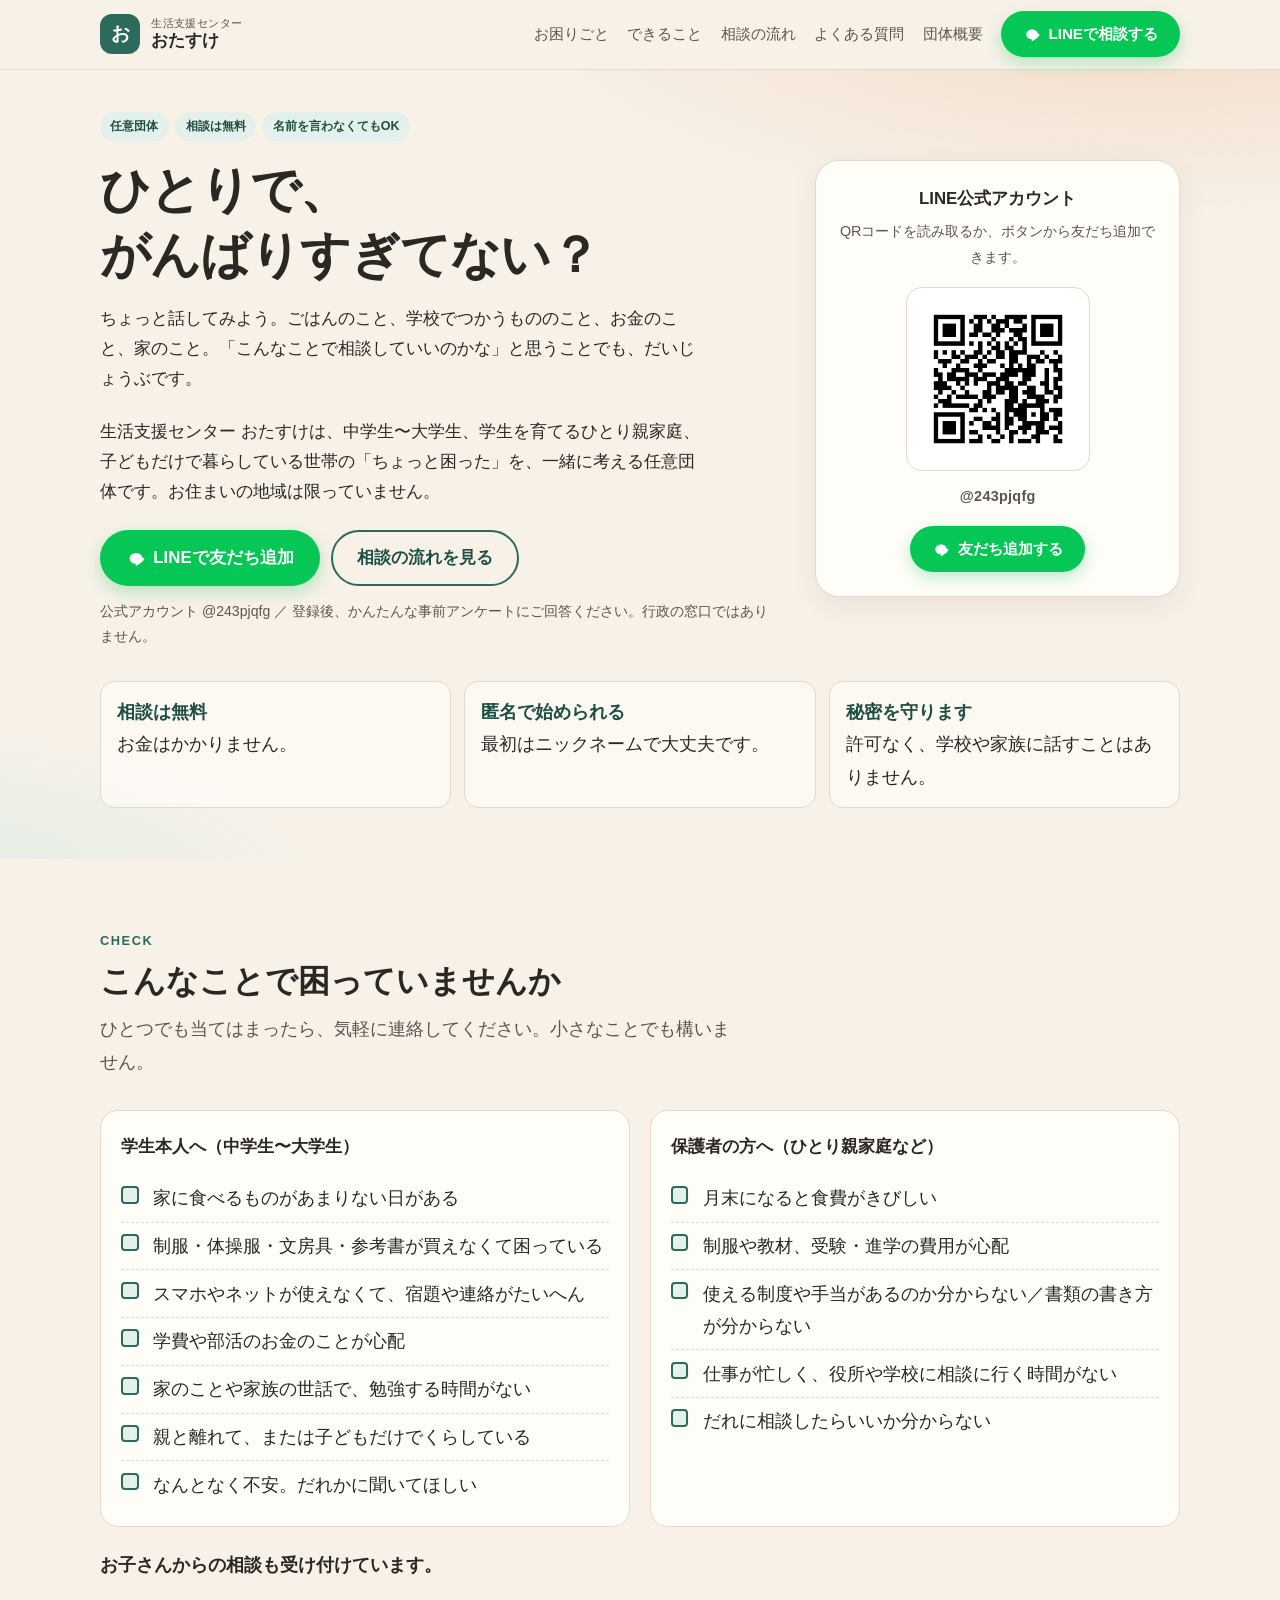
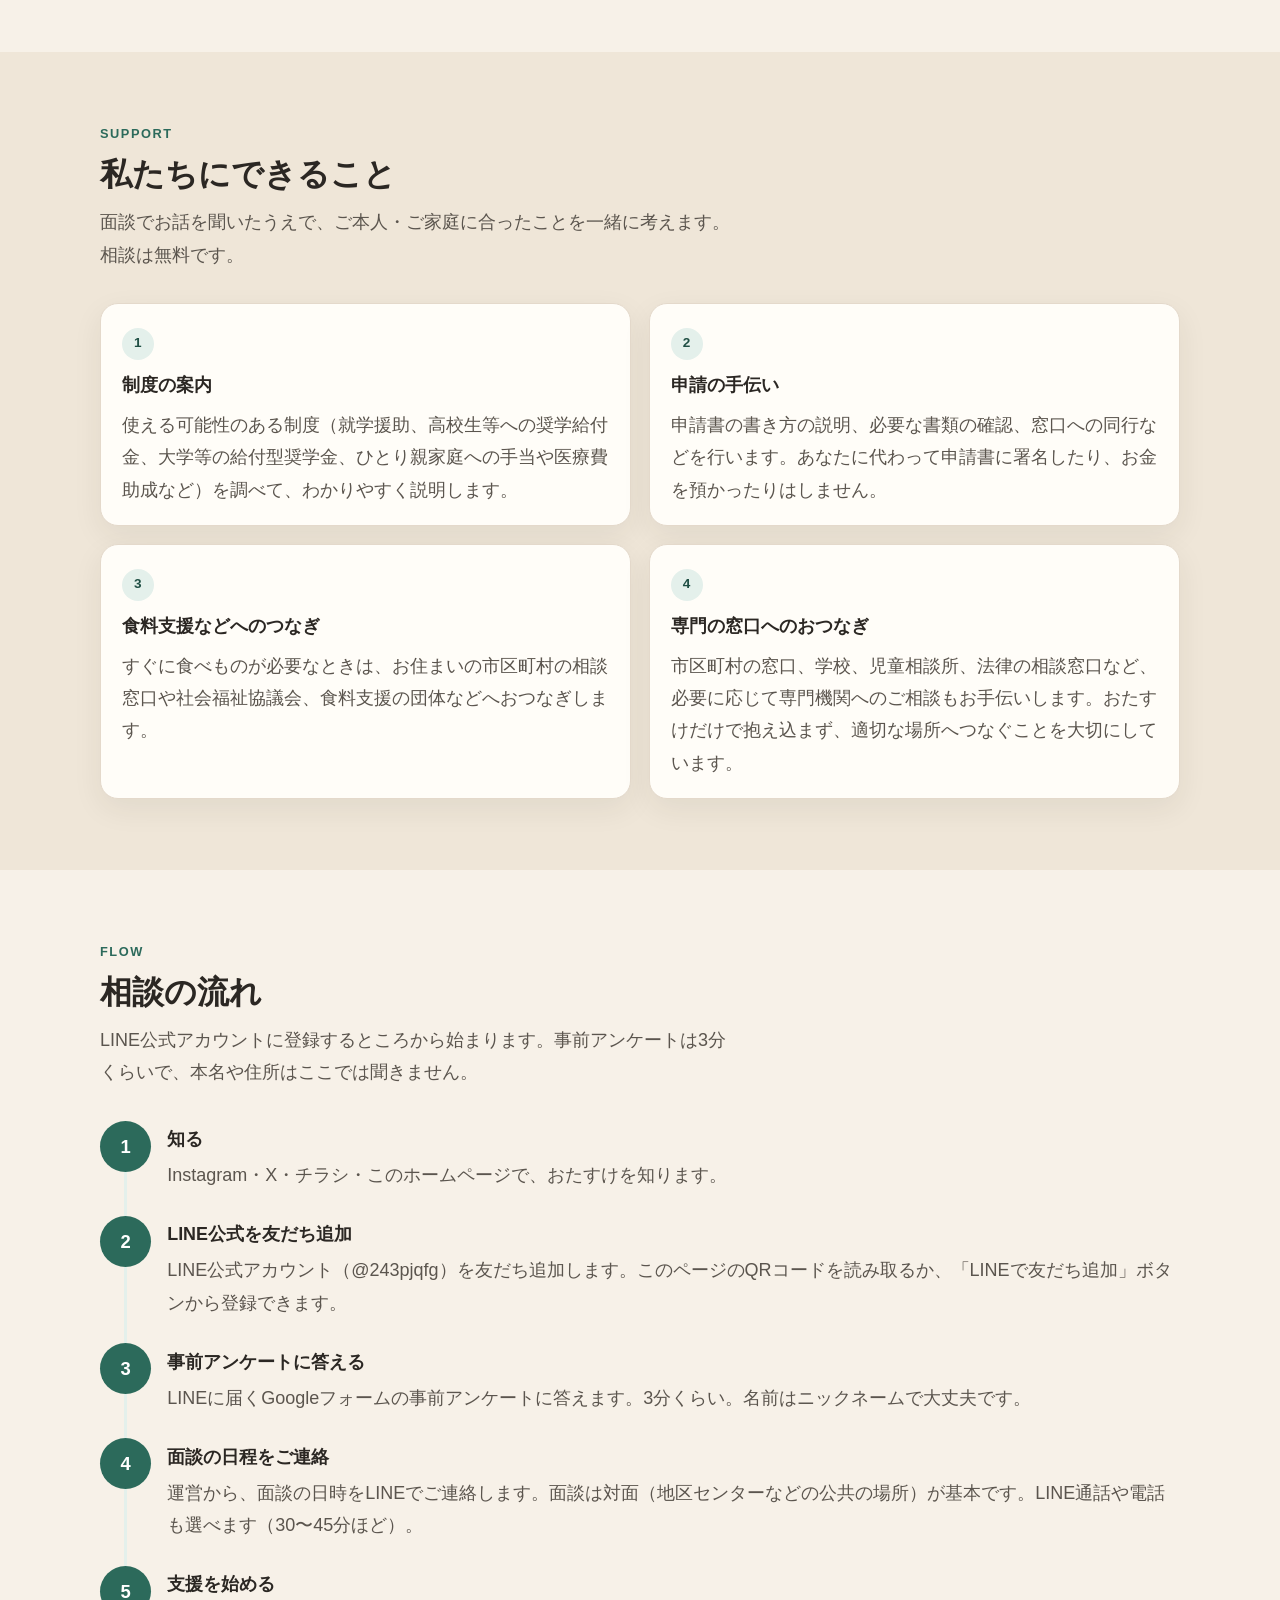
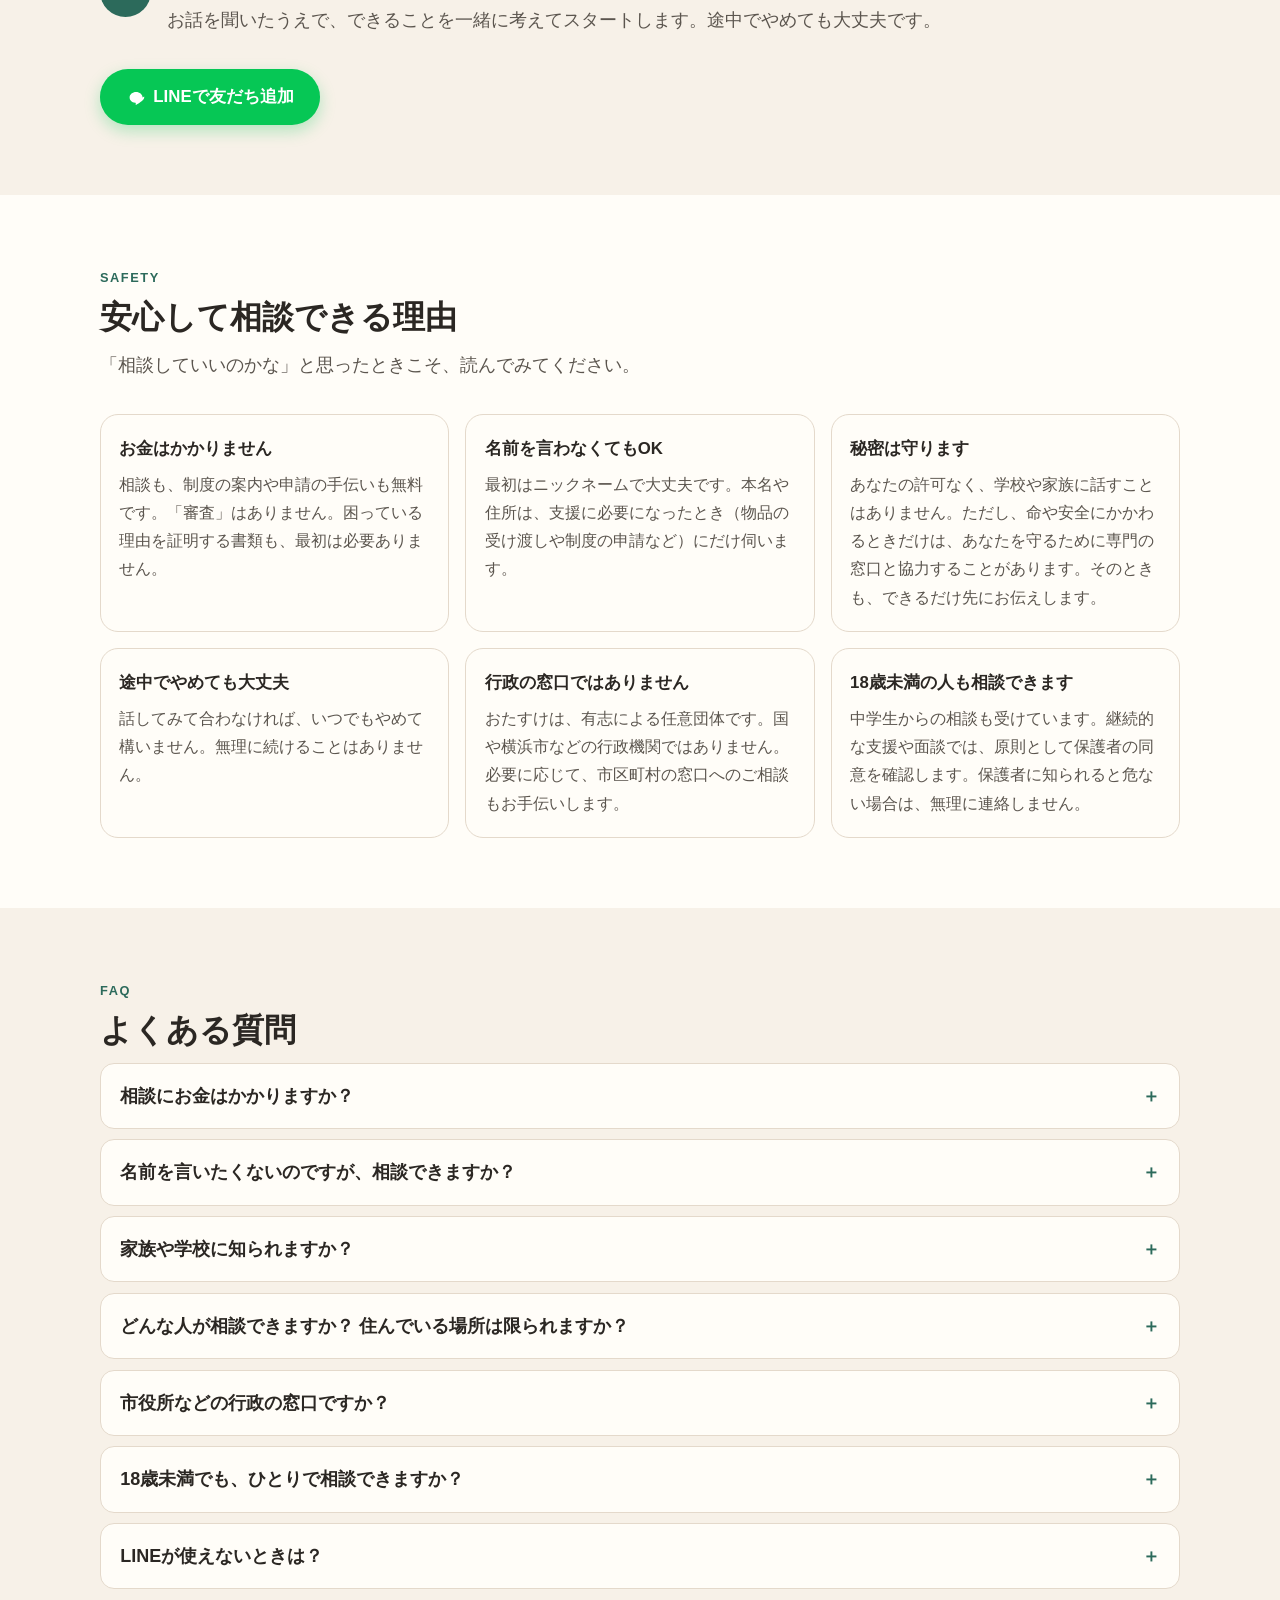
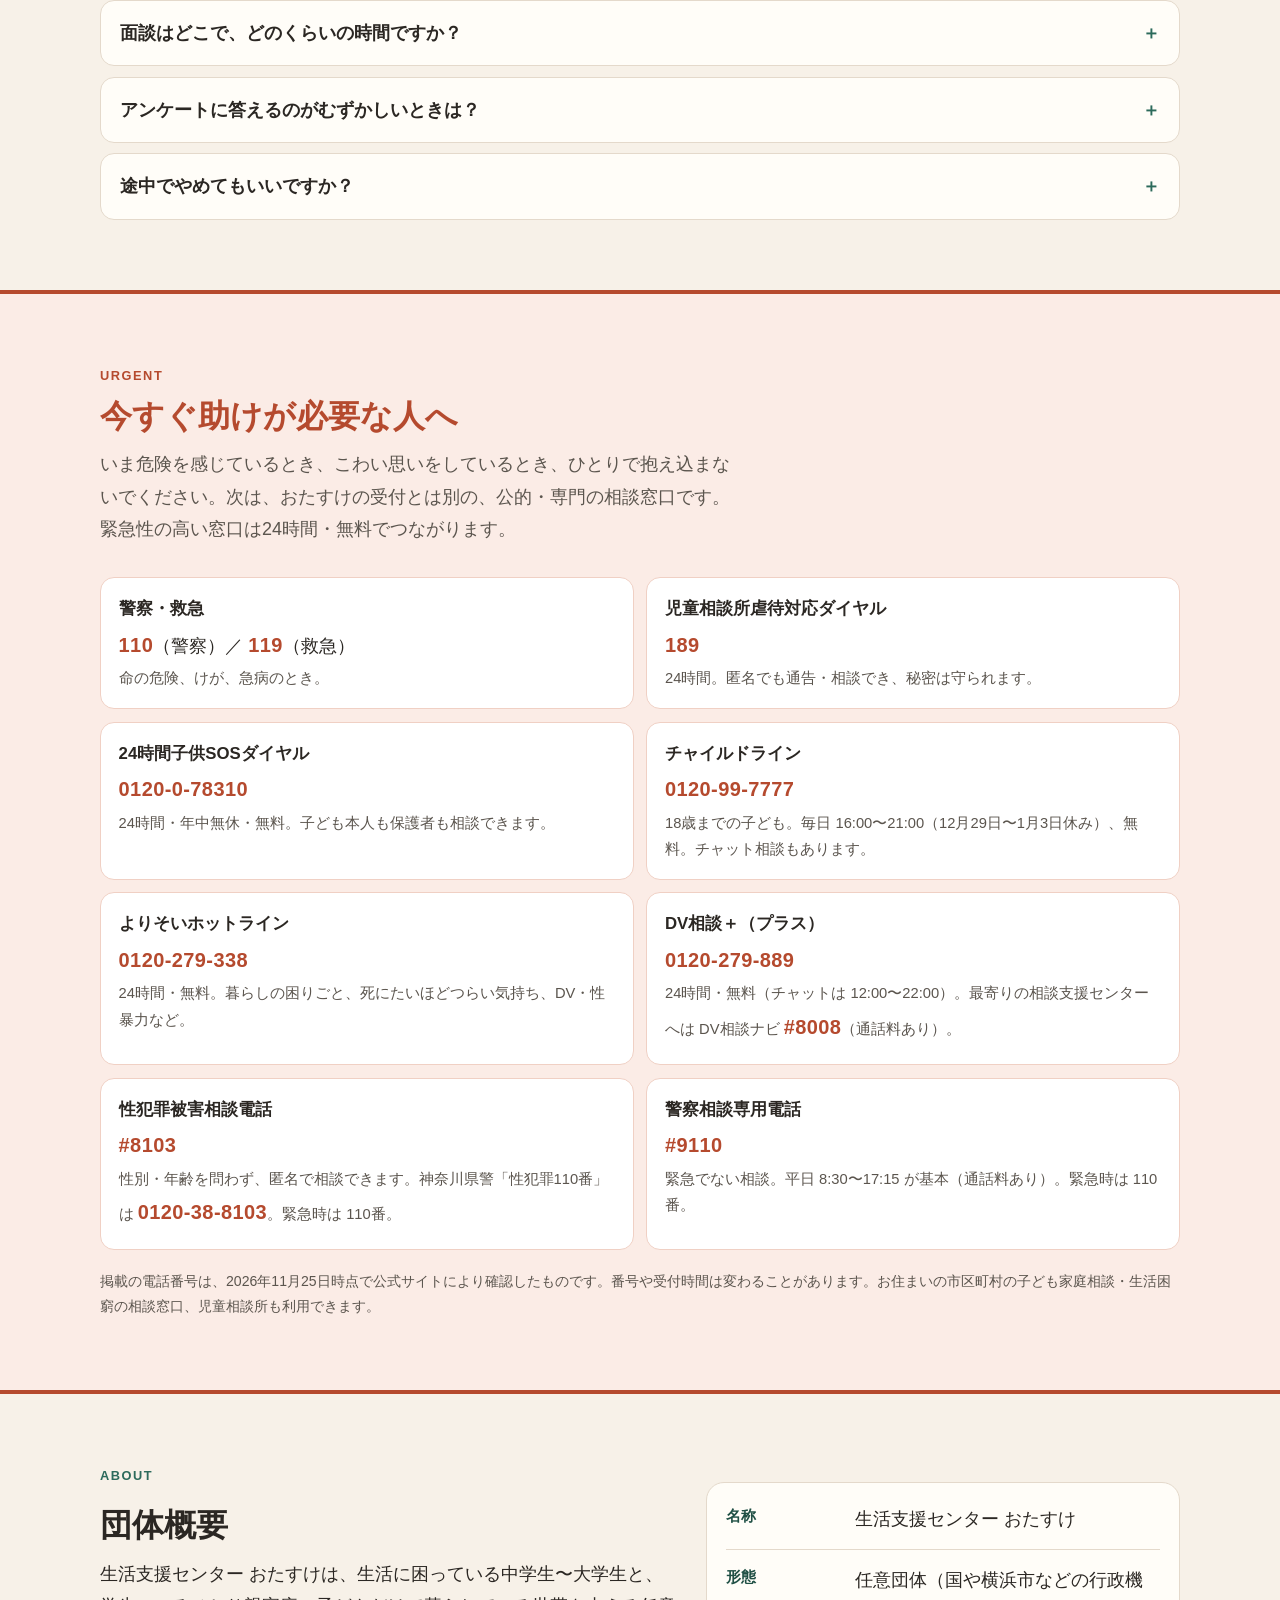
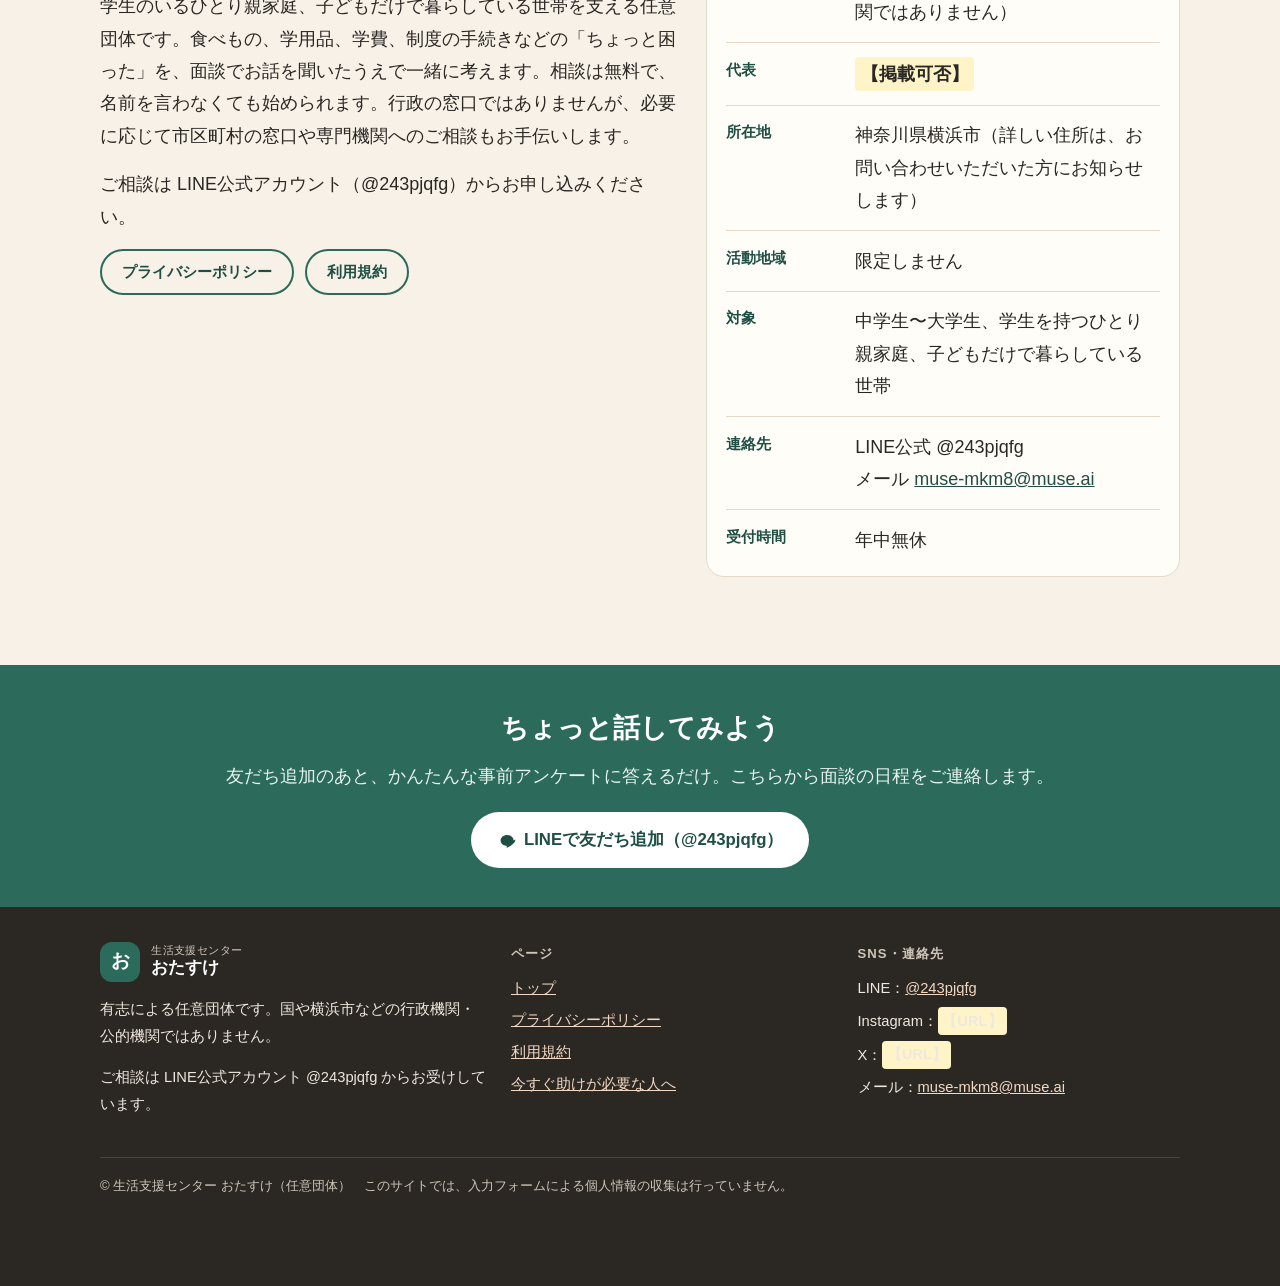
==== commit 152d5b74: "Add official contact email muse-mkm8@muse.ai" ====
--- a/index.html
+++ b/index.html
@@ -241,7 +241,7 @@
           </details>
           <details>
             <summary>LINEが使えないときは？</summary>
-            <p>LINEを使えない方は、メール <span class="placeholder">【メールアドレス】</span> でも受け付けます。件名なしでも構いません。</p>
+            <p>LINEを使えない方は、メール <a href="mailto:muse-mkm8@muse.ai">muse-mkm8@muse.ai</a> でも受け付けます。件名なしでも構いません。</p>
           </details>
           <details>
             <summary>面談はどこで、どのくらいの時間ですか？</summary>
@@ -330,7 +330,7 @@
           <div><dt>所在地</dt><dd>神奈川県横浜市（詳しい住所は、お問い合わせいただいた方にお知らせします）</dd></div>
           <div><dt>活動地域</dt><dd>限定しません</dd></div>
           <div><dt>対象</dt><dd>中学生〜大学生、学生を持つひとり親家庭、子どもだけで暮らしている世帯</dd></div>
-          <div><dt>連絡先</dt><dd>LINE公式 @243pjqfg<br />メール <span class="placeholder">【メールアドレス】</span></dd></div>
+          <div><dt>連絡先</dt><dd>LINE公式 @243pjqfg<br />メール <a href="mailto:muse-mkm8@muse.ai">muse-mkm8@muse.ai</a></dd></div>
           <div><dt>受付時間</dt><dd>年中無休</dd></div>
         </dl>
       </div>
@@ -373,7 +373,7 @@
           <li>LINE：<a href="https://line.me/R/ti/p/@243pjqfg">@243pjqfg</a></li>
           <li>Instagram：<span class="placeholder">【URL】</span></li>
           <li>X：<span class="placeholder">【URL】</span></li>
-          <li>メール：<span class="placeholder">【メールアドレス】</span></li>
+          <li>メール：<a href="mailto:muse-mkm8@muse.ai">muse-mkm8@muse.ai</a></li>
         </ul>
       </div>
     </div>
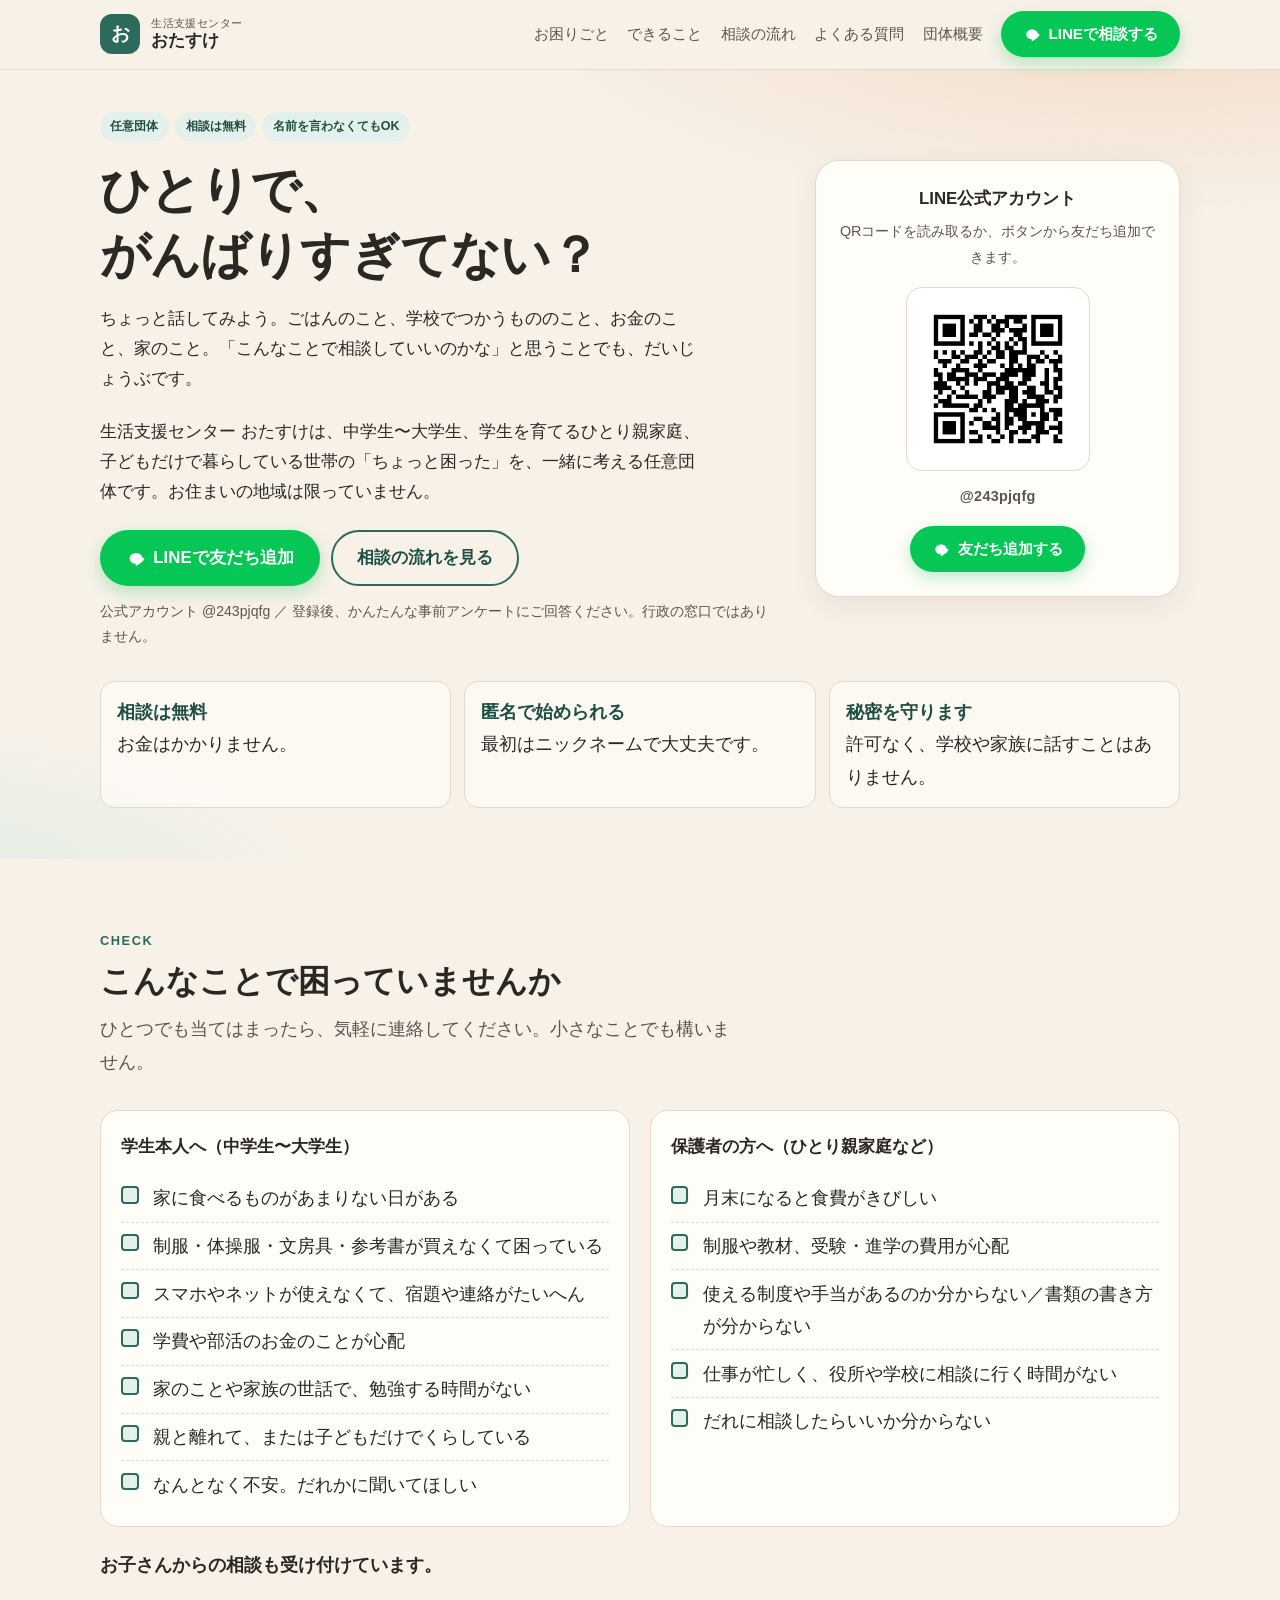
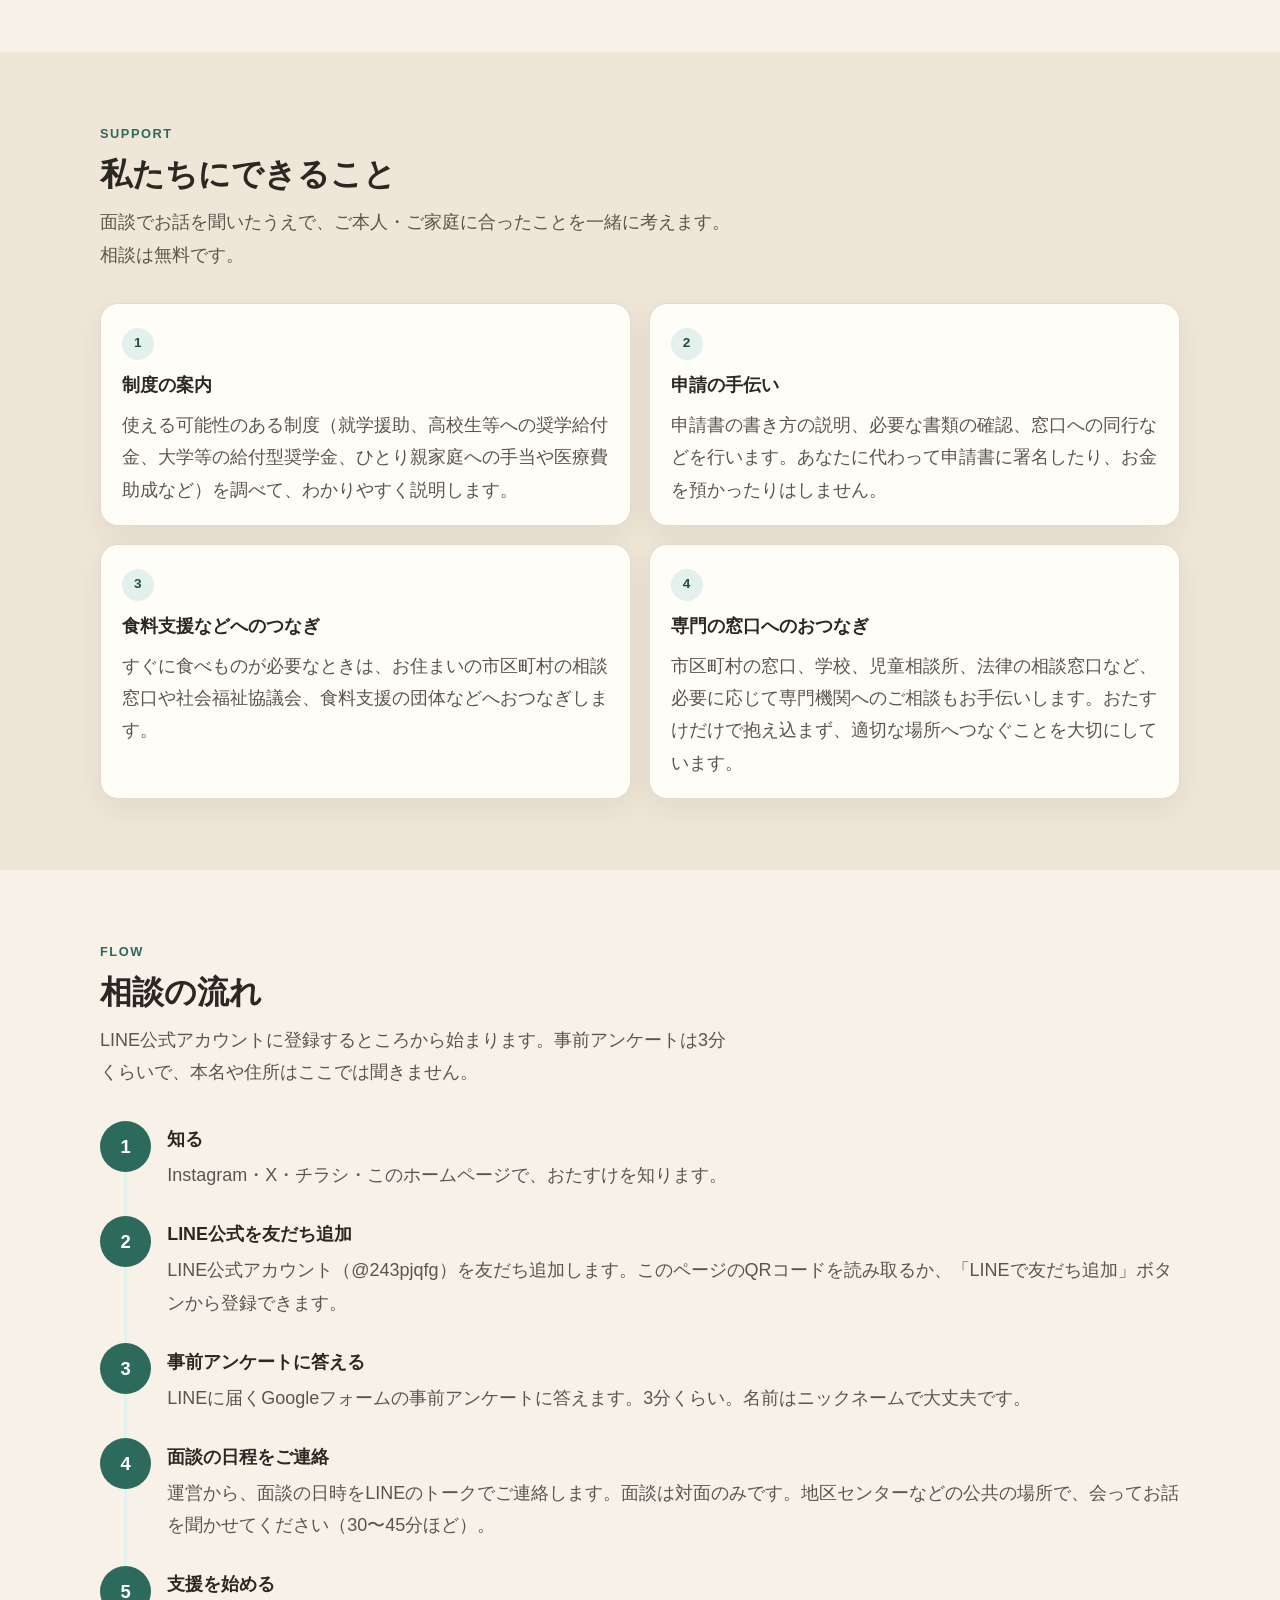
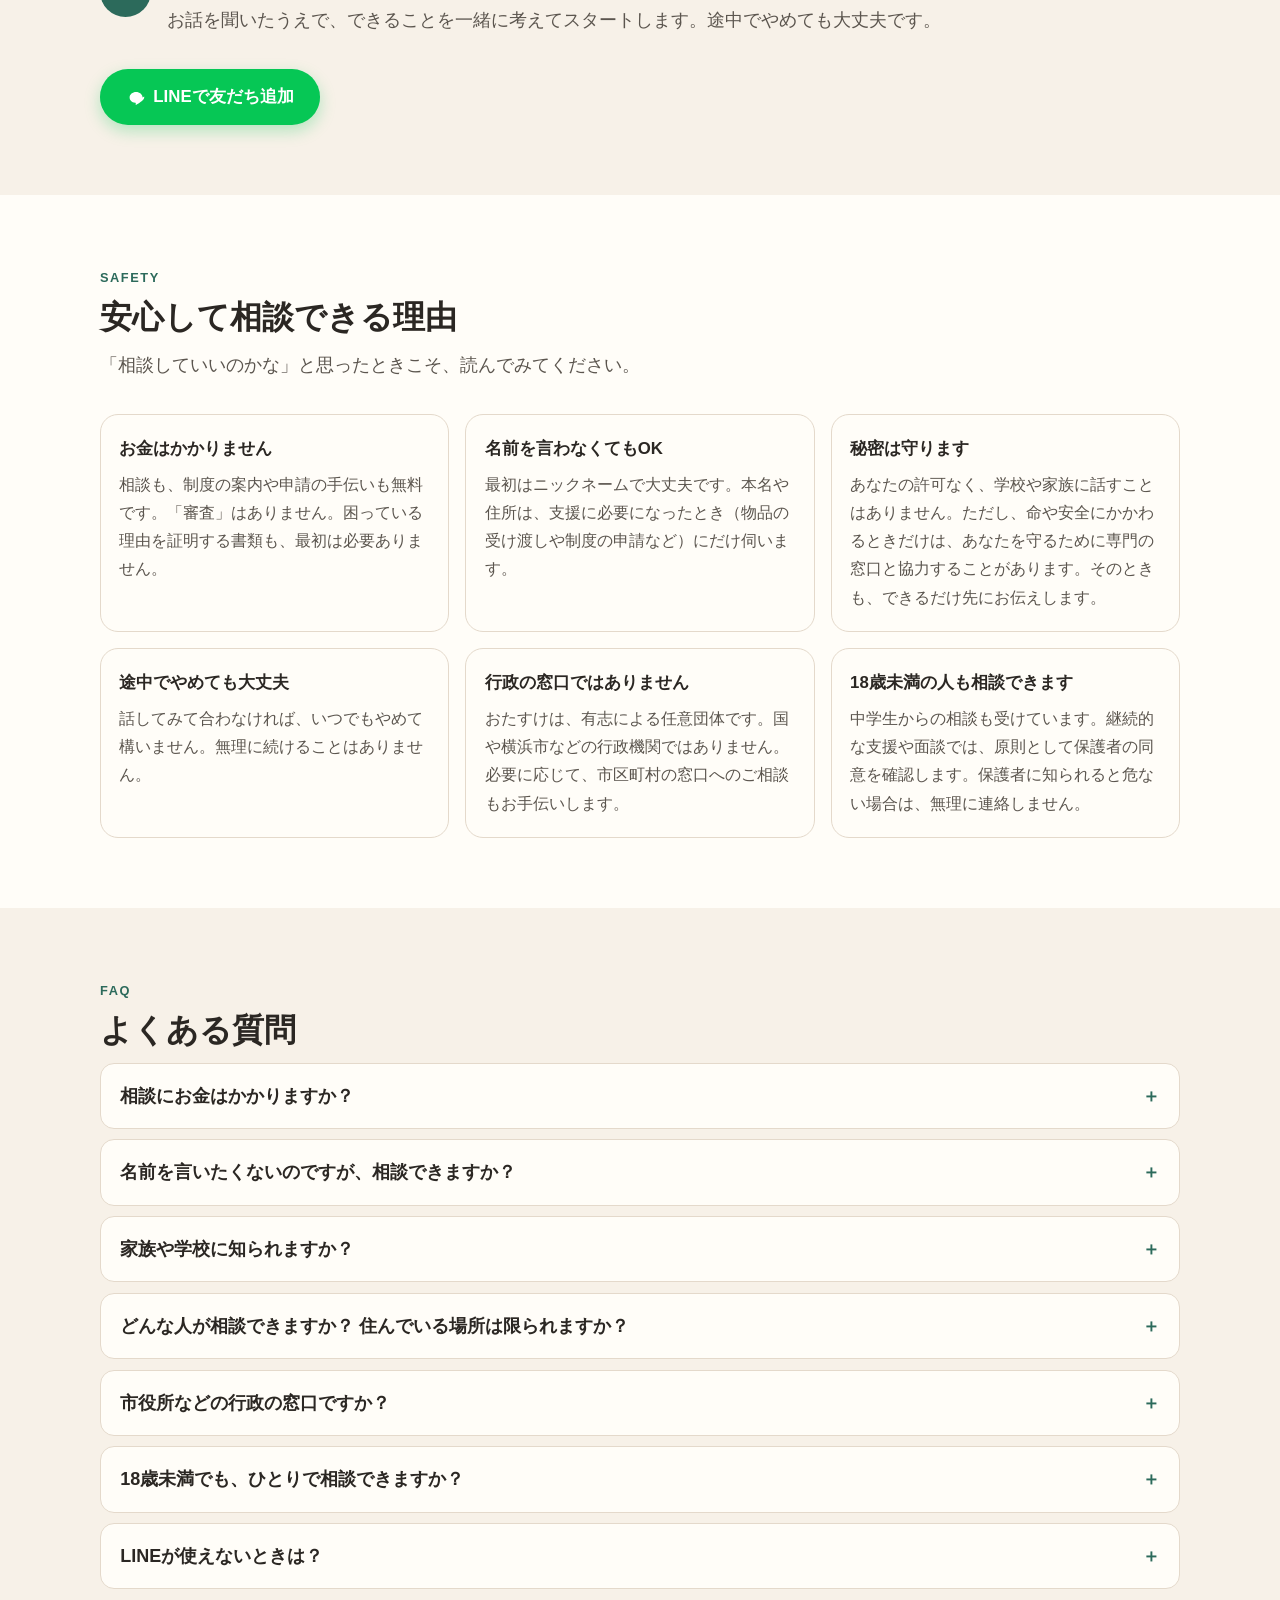
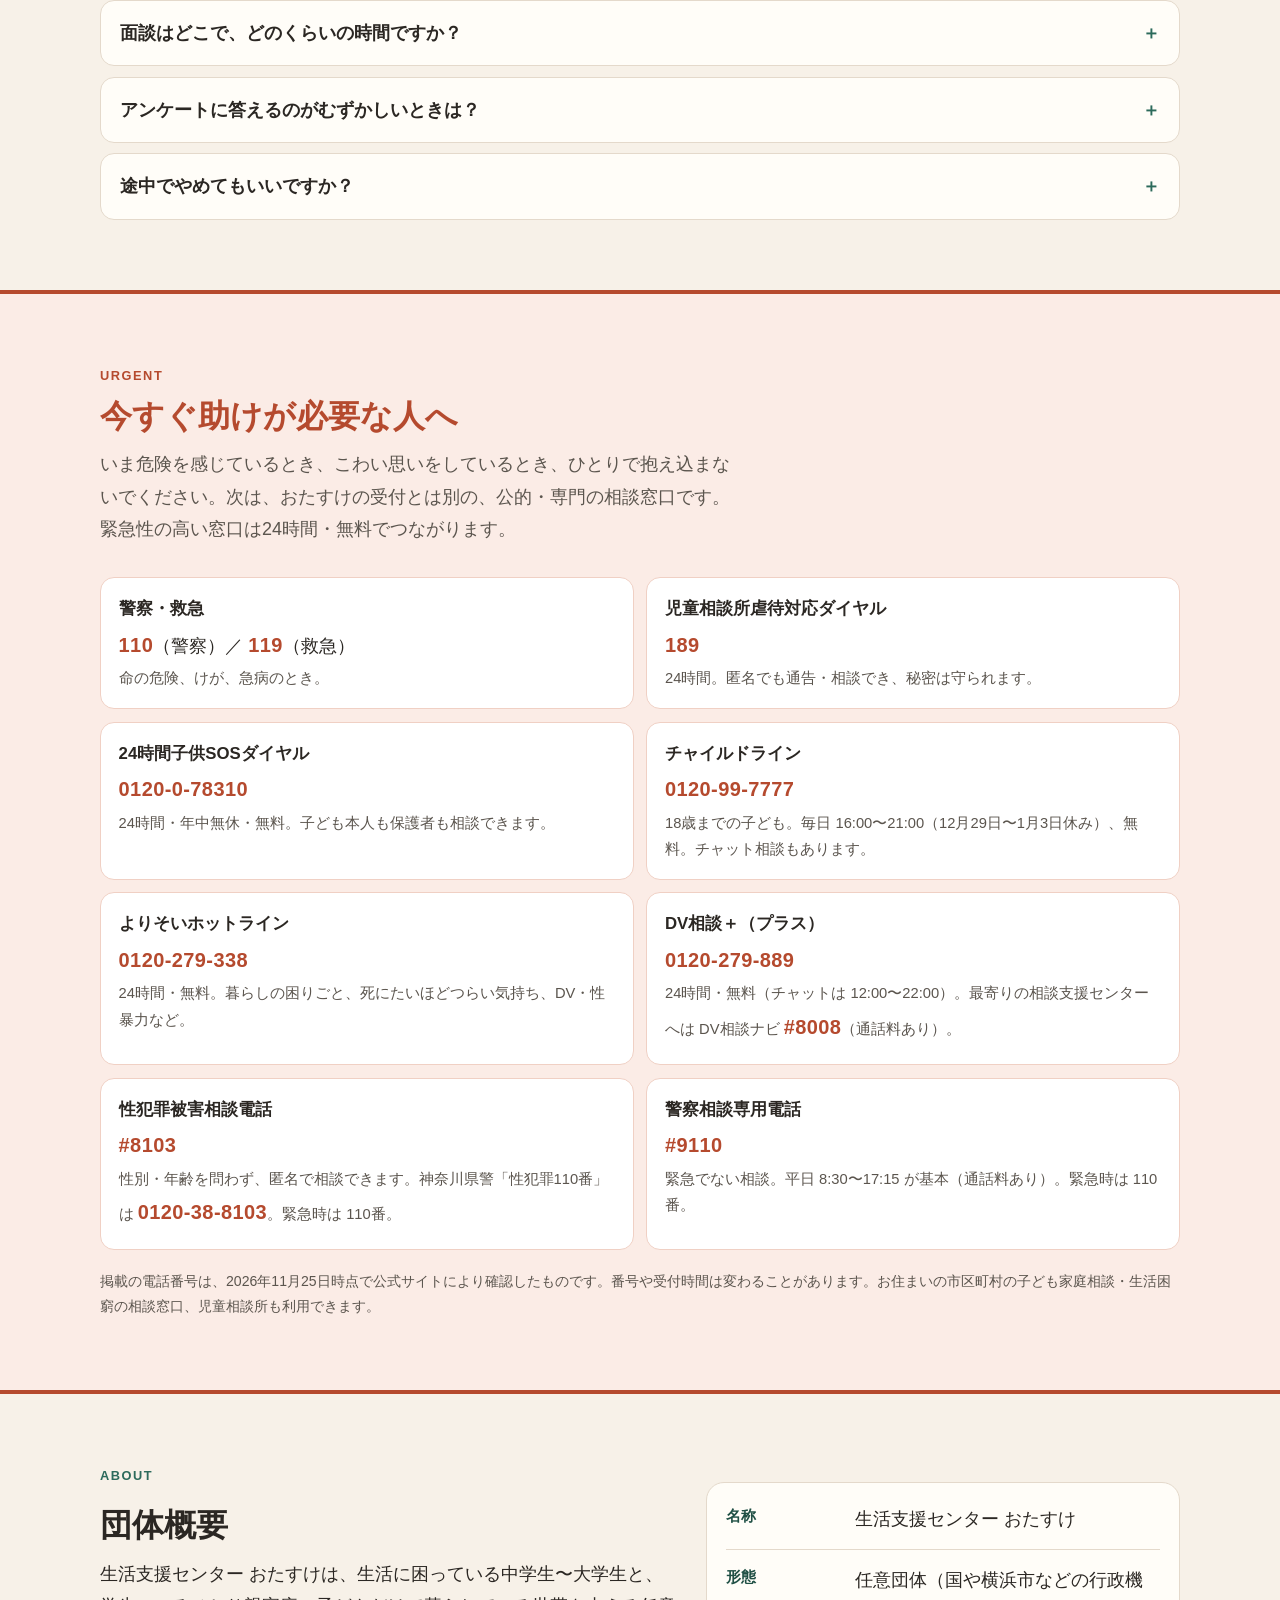
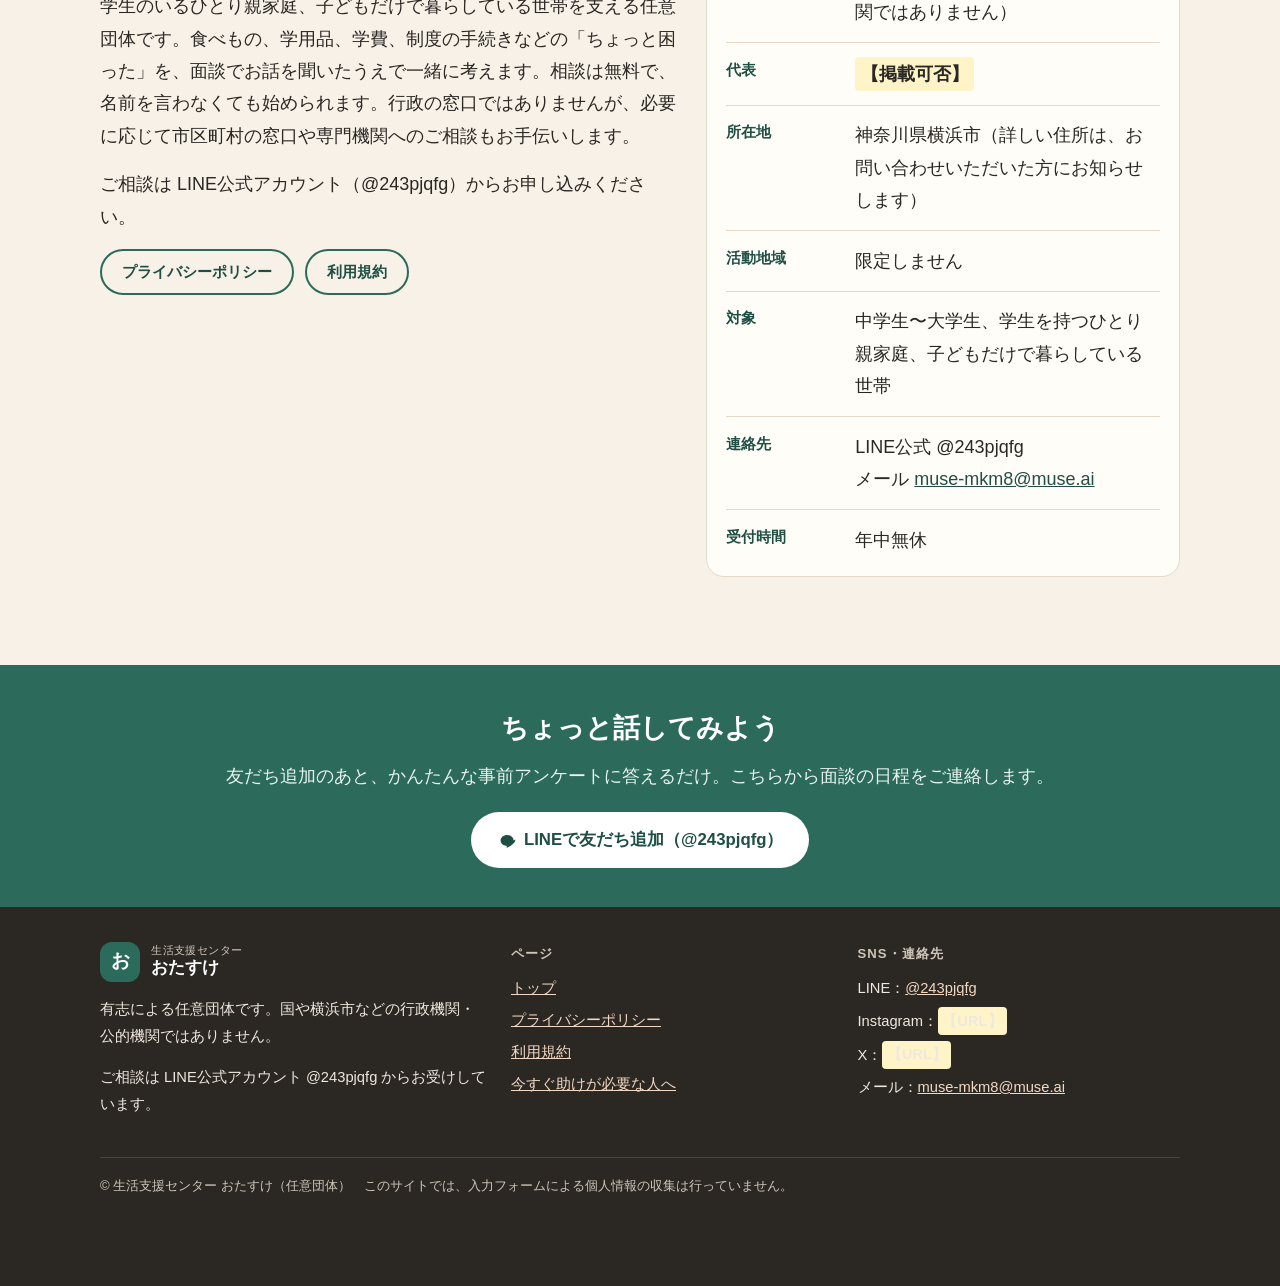
==== commit d655d39c: "Limit interviews to in-person meetings only" ====
--- a/index.html
+++ b/index.html
@@ -160,7 +160,7 @@
           <li>
             <div>
               <h3>面談の日程をご連絡</h3>
-              <p>運営から、面談の日時をLINEでご連絡します。面談は対面（地区センターなどの公共の場所）が基本です。LINE通話や電話も選べます（30〜45分ほど）。</p>
+              <p>運営から、面談の日時をLINEのトークでご連絡します。面談は対面のみです。地区センターなどの公共の場所で、会ってお話を聞かせてください（30〜45分ほど）。</p>
             </div>
           </li>
           <li>
@@ -245,7 +245,7 @@
           </details>
           <details>
             <summary>面談はどこで、どのくらいの時間ですか？</summary>
-            <p>地区センターなどの公共の場所で、30〜45分ほどを目安にしています。対面が基本ですが、LINE通話や電話も選べます。未成年の方との対面は、公共の場所で行います。</p>
+            <p>地区センターなどの公共の場所で、30〜45分ほどを目安にしています。面談は対面のみで、LINE通話や電話での面談は行っていません。日程の連絡はLINEのトークで行います。未成年の方との対面は、公共の場所で行います。</p>
           </details>
           <details>
             <summary>アンケートに答えるのがむずかしいときは？</summary>
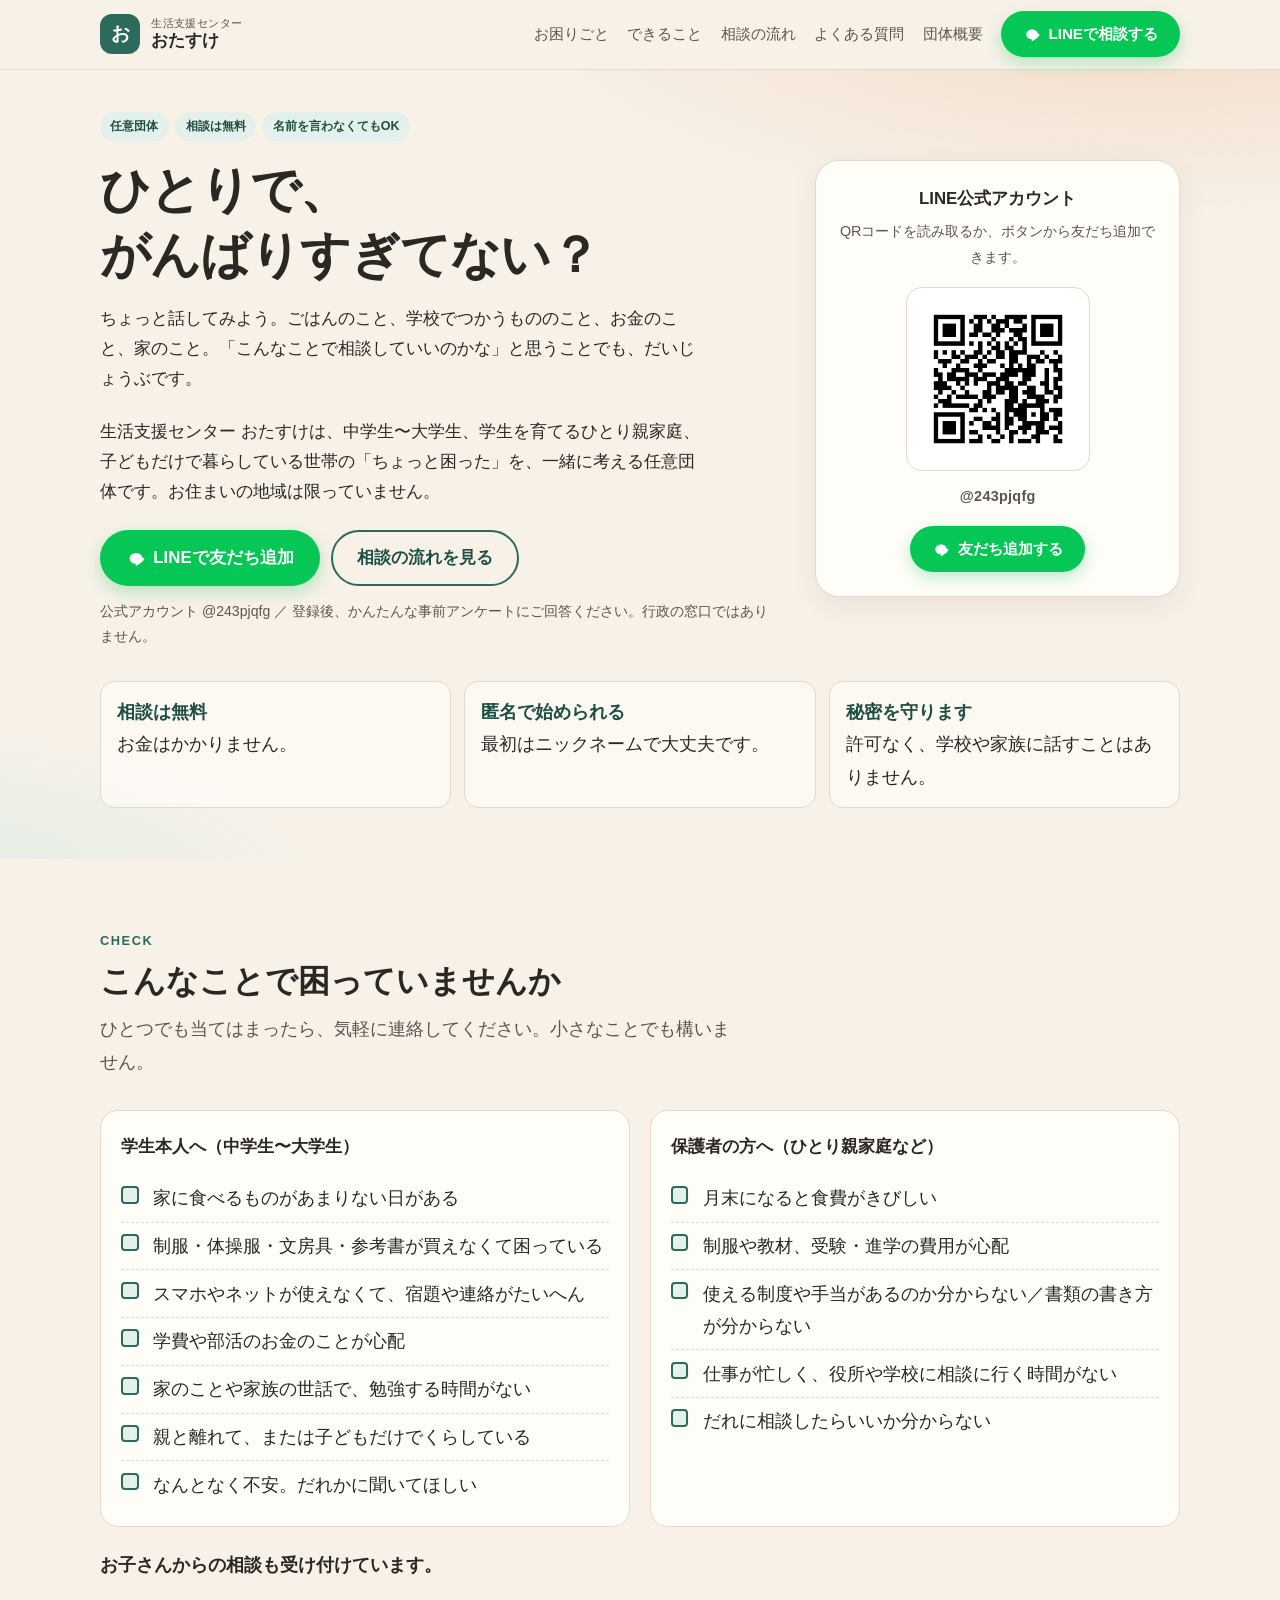
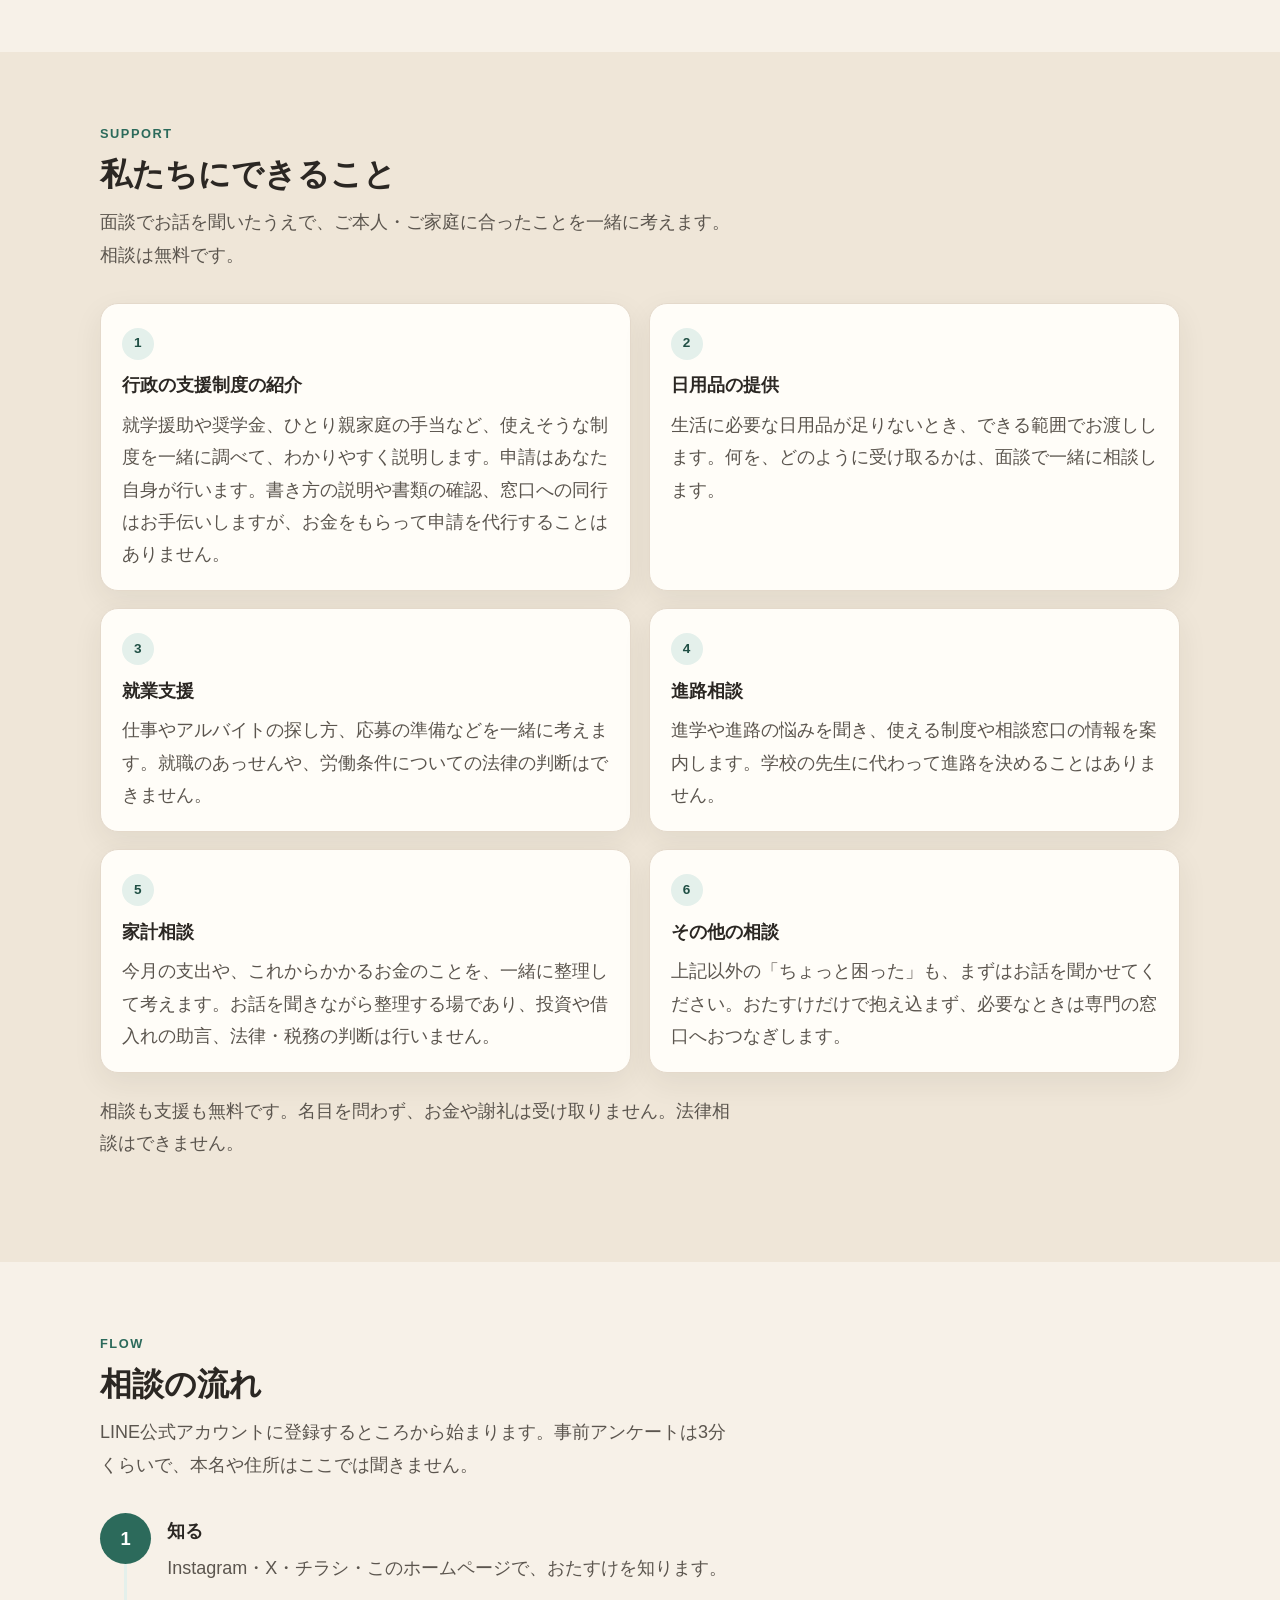
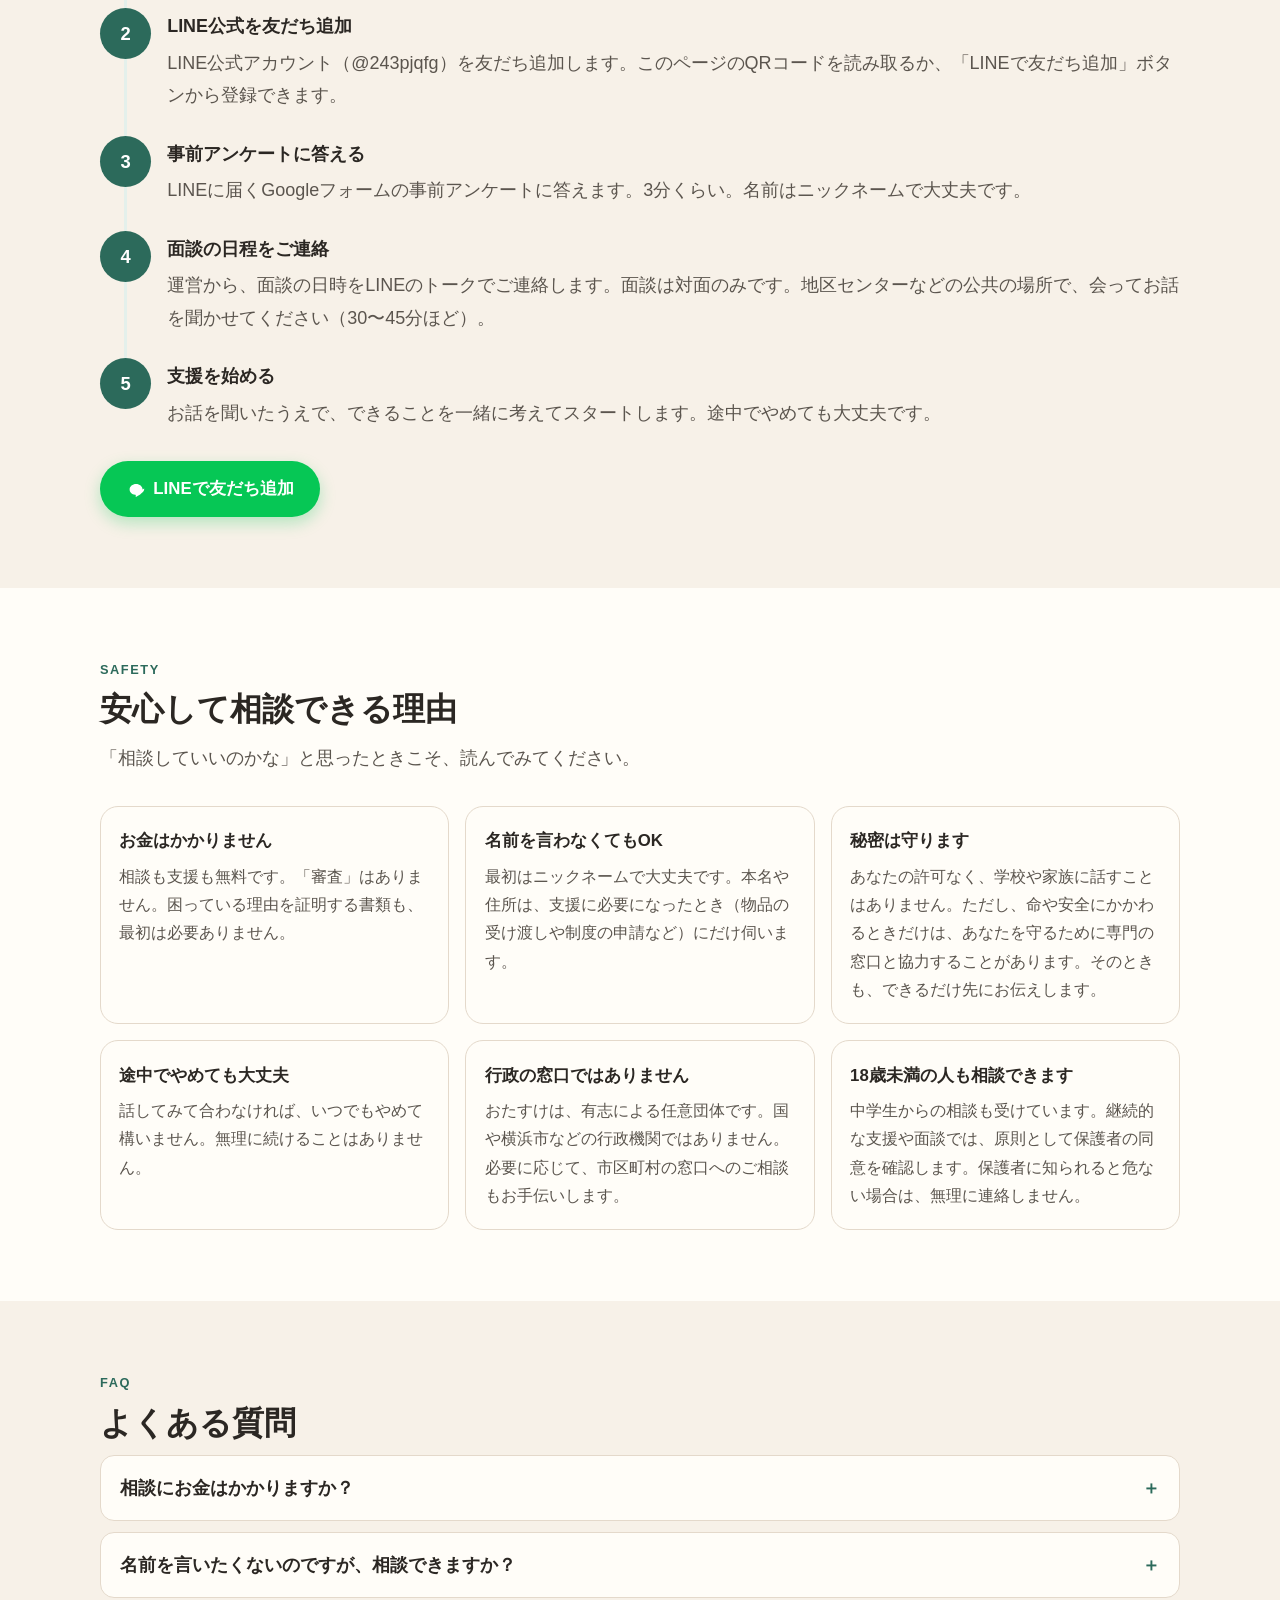
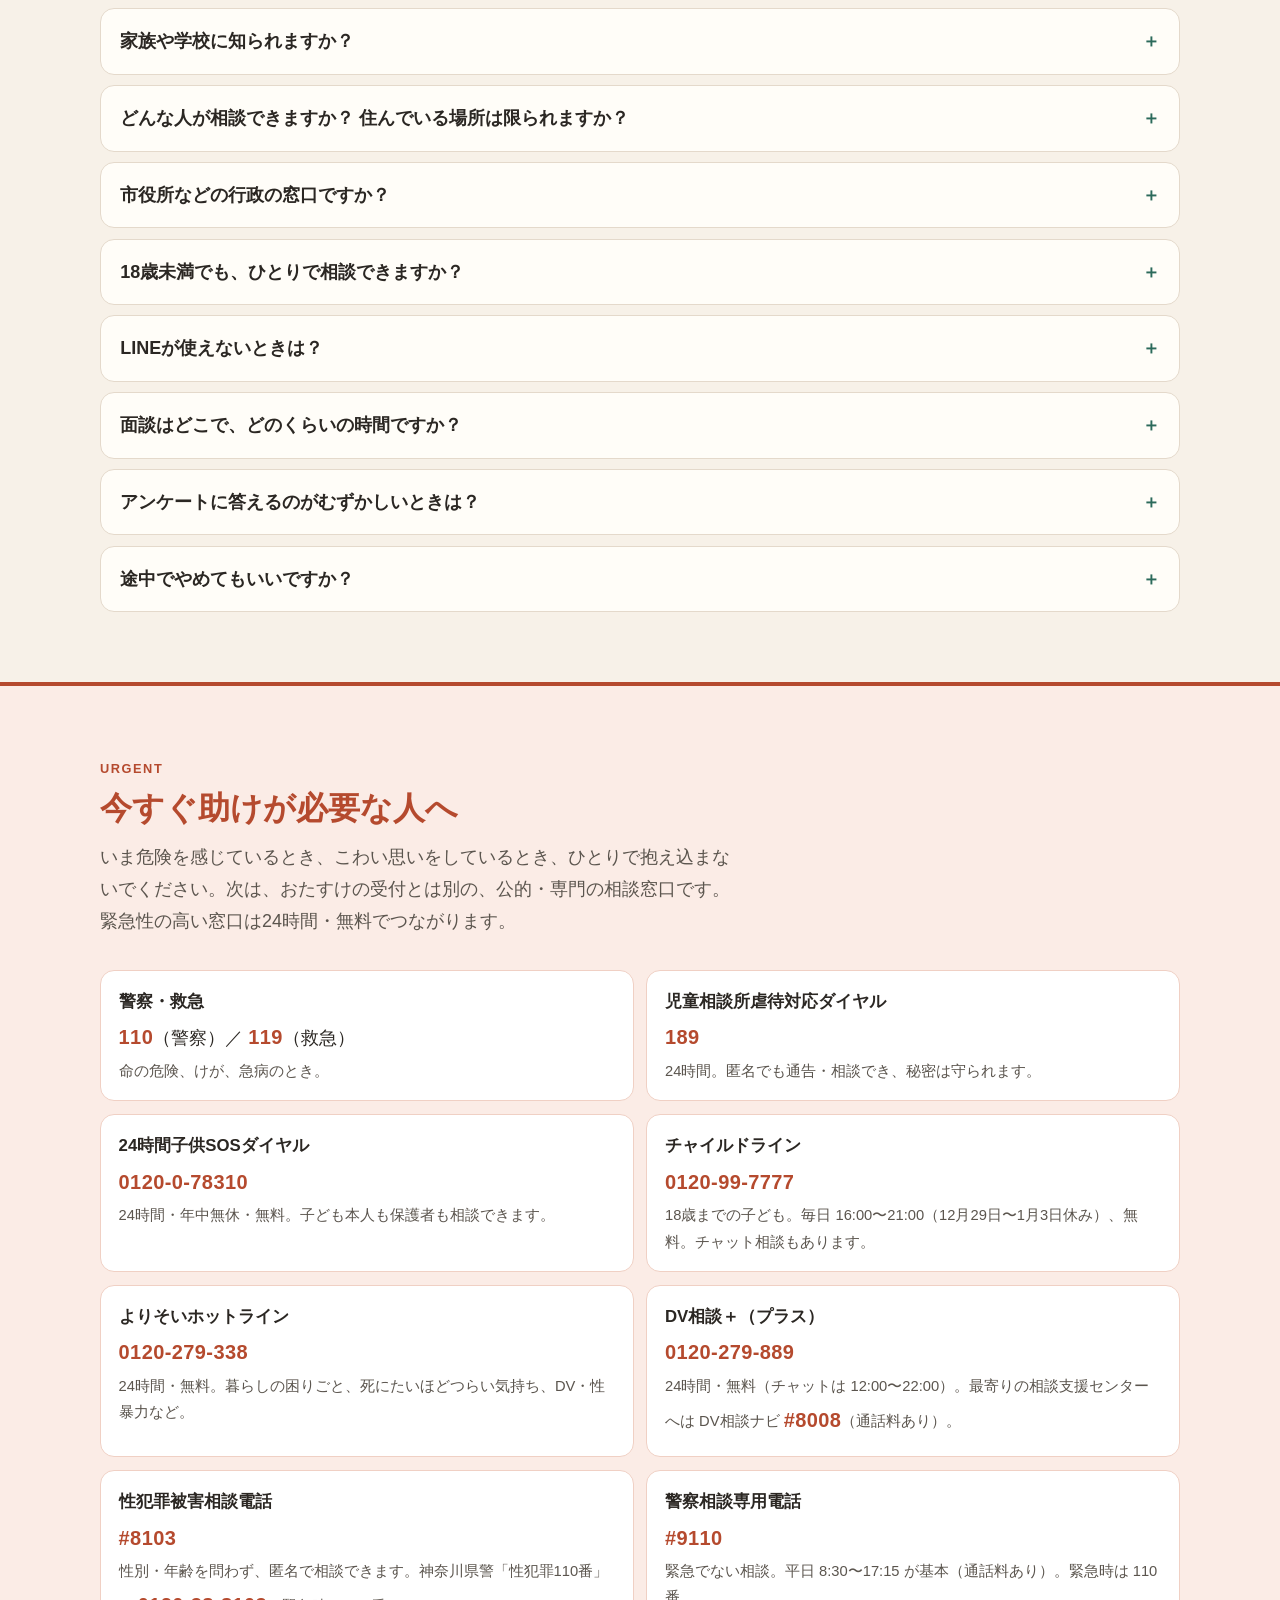
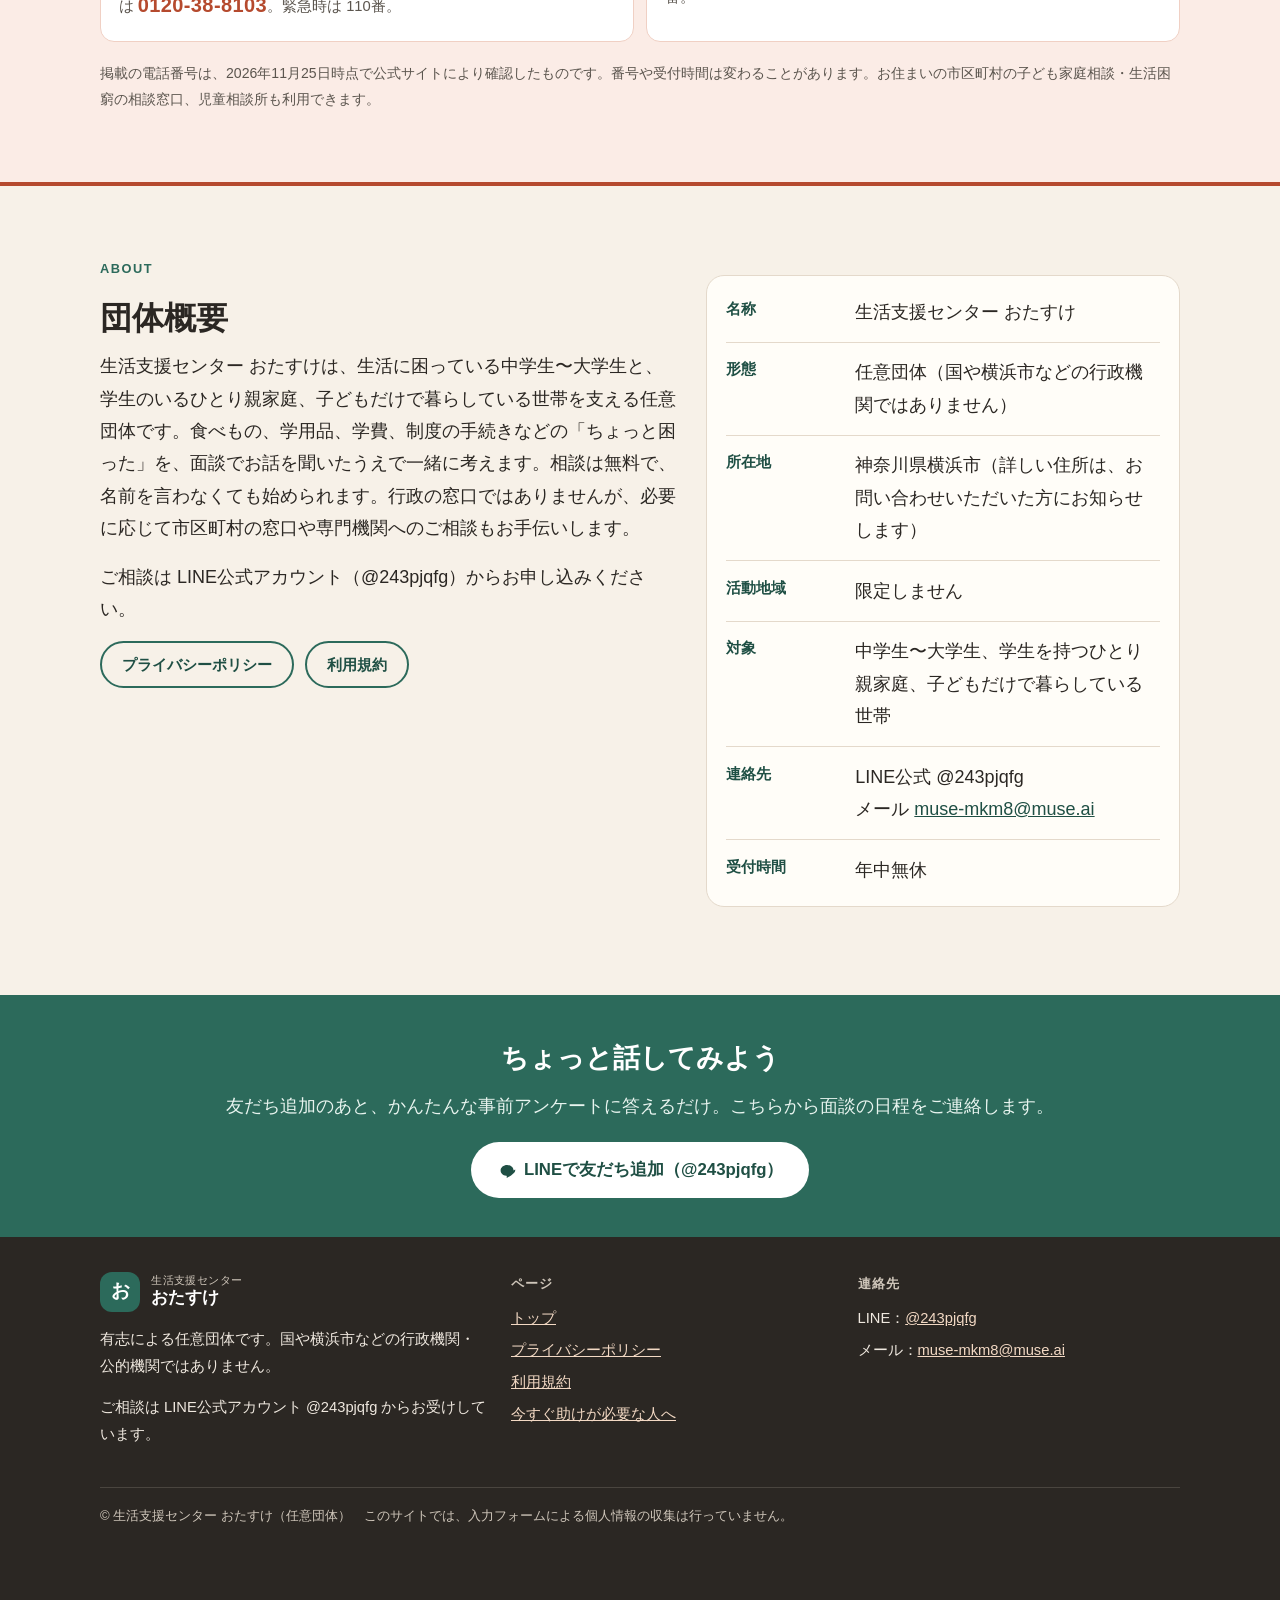
==== commit 97d79b3f: "決定事項をHPに反映：支援内容・保存期間1年・制定日2026年12月1日・免談時30分くらい・代表者名は非掲載。Instagram/Xリンクは除き、アクセス解析は未使用と明記。面談は対面のみ、受付は年" ====
--- a/index.html
+++ b/index.html
@@ -111,25 +111,36 @@
         <div class="cards">
           <article class="card">
             <span class="card-num">1</span>
-            <h3>制度の案内</h3>
-            <p>使える可能性のある制度（就学援助、高校生等への奨学給付金、大学等の給付型奨学金、ひとり親家庭への手当や医療費助成など）を調べて、わかりやすく説明します。</p>
+            <h3>行政の支援制度の紹介</h3>
+            <p>就学援助や奨学金、ひとり親家庭の手当など、使えそうな制度を一緒に調べて、わかりやすく説明します。申請はあなた自身が行います。書き方の説明や書類の確認、窓口への同行はお手伝いしますが、お金をもらって申請を代行することはありません。</p>
           </article>
           <article class="card">
             <span class="card-num">2</span>
-            <h3>申請の手伝い</h3>
-            <p>申請書の書き方の説明、必要な書類の確認、窓口への同行などを行います。あなたに代わって申請書に署名したり、お金を預かったりはしません。</p>
+            <h3>日用品の提供</h3>
+            <p>生活に必要な日用品が足りないとき、できる範囲でお渡しします。何を、どのように受け取るかは、面談で一緒に相談します。</p>
           </article>
           <article class="card">
             <span class="card-num">3</span>
-            <h3>食料支援などへのつなぎ</h3>
-            <p>すぐに食べものが必要なときは、お住まいの市区町村の相談窓口や社会福祉協議会、食料支援の団体などへおつなぎします。</p>
+            <h3>就業支援</h3>
+            <p>仕事やアルバイトの探し方、応募の準備などを一緒に考えます。就職のあっせんや、労働条件についての法律の判断はできません。</p>
           </article>
           <article class="card">
             <span class="card-num">4</span>
-            <h3>専門の窓口へのおつなぎ</h3>
-            <p>市区町村の窓口、学校、児童相談所、法律の相談窓口など、必要に応じて専門機関へのご相談もお手伝いします。おたすけだけで抱え込まず、適切な場所へつなぐことを大切にしています。</p>
-          </article>
-        </div>
+            <h3>進路相談</h3>
+            <p>進学や進路の悩みを聞き、使える制度や相談窓口の情報を案内します。学校の先生に代わって進路を決めることはありません。</p>
+          </article>
+          <article class="card">
+            <span class="card-num">5</span>
+            <h3>家計相談</h3>
+            <p>今月の支出や、これからかかるお金のことを、一緒に整理して考えます。お話を聞きながら整理する場であり、投資や借入れの助言、法律・税務の判断は行いません。</p>
+          </article>
+          <article class="card">
+            <span class="card-num">6</span>
+            <h3>その他の相談</h3>
+            <p>上記以外の「ちょっと困った」も、まずはお話を聞かせてください。おたすけだけで抱え込まず、必要なときは専門の窓口へおつなぎします。</p>
+          </article>
+        </div>
+        <p class="lede" style="margin-top:1.4rem">相談も支援も無料です。名目を問わず、お金や謝礼は受け取りません。法律相談はできません。</p>
       </div>
     </section>
 
@@ -184,7 +195,7 @@
         <div class="reasons">
           <article class="reason">
             <h3>お金はかかりません</h3>
-            <p>相談も、制度の案内や申請の手伝いも無料です。「審査」はありません。困っている理由を証明する書類も、最初は必要ありません。</p>
+            <p>相談も支援も無料です。「審査」はありません。困っている理由を証明する書類も、最初は必要ありません。</p>
           </article>
           <article class="reason">
             <h3>名前を言わなくてもOK</h3>
@@ -326,7 +337,6 @@
         <dl class="dl">
           <div><dt>名称</dt><dd>生活支援センター おたすけ</dd></div>
           <div><dt>形態</dt><dd>任意団体（国や横浜市などの行政機関ではありません）</dd></div>
-          <div><dt>代表</dt><dd><span class="placeholder">【掲載可否】</span></dd></div>
           <div><dt>所在地</dt><dd>神奈川県横浜市（詳しい住所は、お問い合わせいただいた方にお知らせします）</dd></div>
           <div><dt>活動地域</dt><dd>限定しません</dd></div>
           <div><dt>対象</dt><dd>中学生〜大学生、学生を持つひとり親家庭、子どもだけで暮らしている世帯</dd></div>
@@ -368,11 +378,9 @@
         </ul>
       </div>
       <div>
-        <h3>SNS・連絡先</h3>
+        <h3>連絡先</h3>
         <ul>
           <li>LINE：<a href="https://line.me/R/ti/p/@243pjqfg">@243pjqfg</a></li>
-          <li>Instagram：<span class="placeholder">【URL】</span></li>
-          <li>X：<span class="placeholder">【URL】</span></li>
           <li>メール：<a href="mailto:muse-mkm8@muse.ai">muse-mkm8@muse.ai</a></li>
         </ul>
       </div>
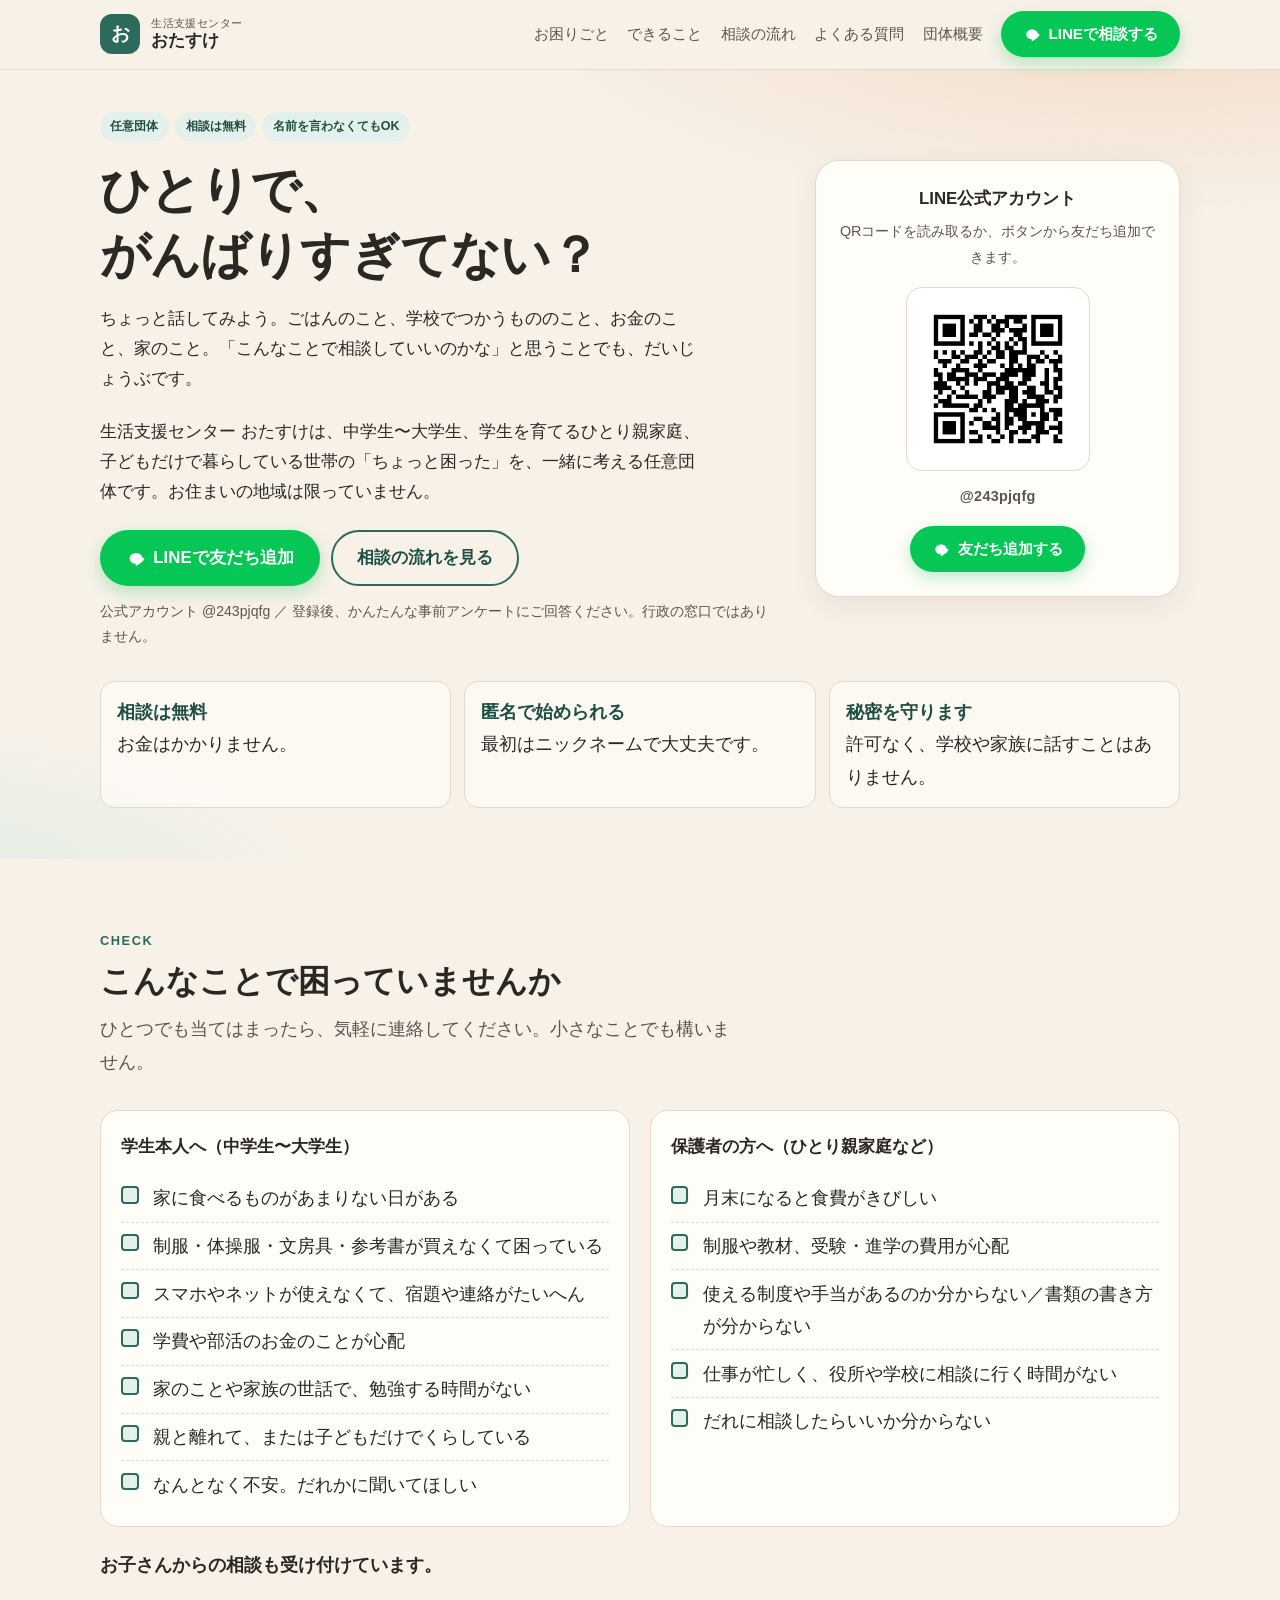
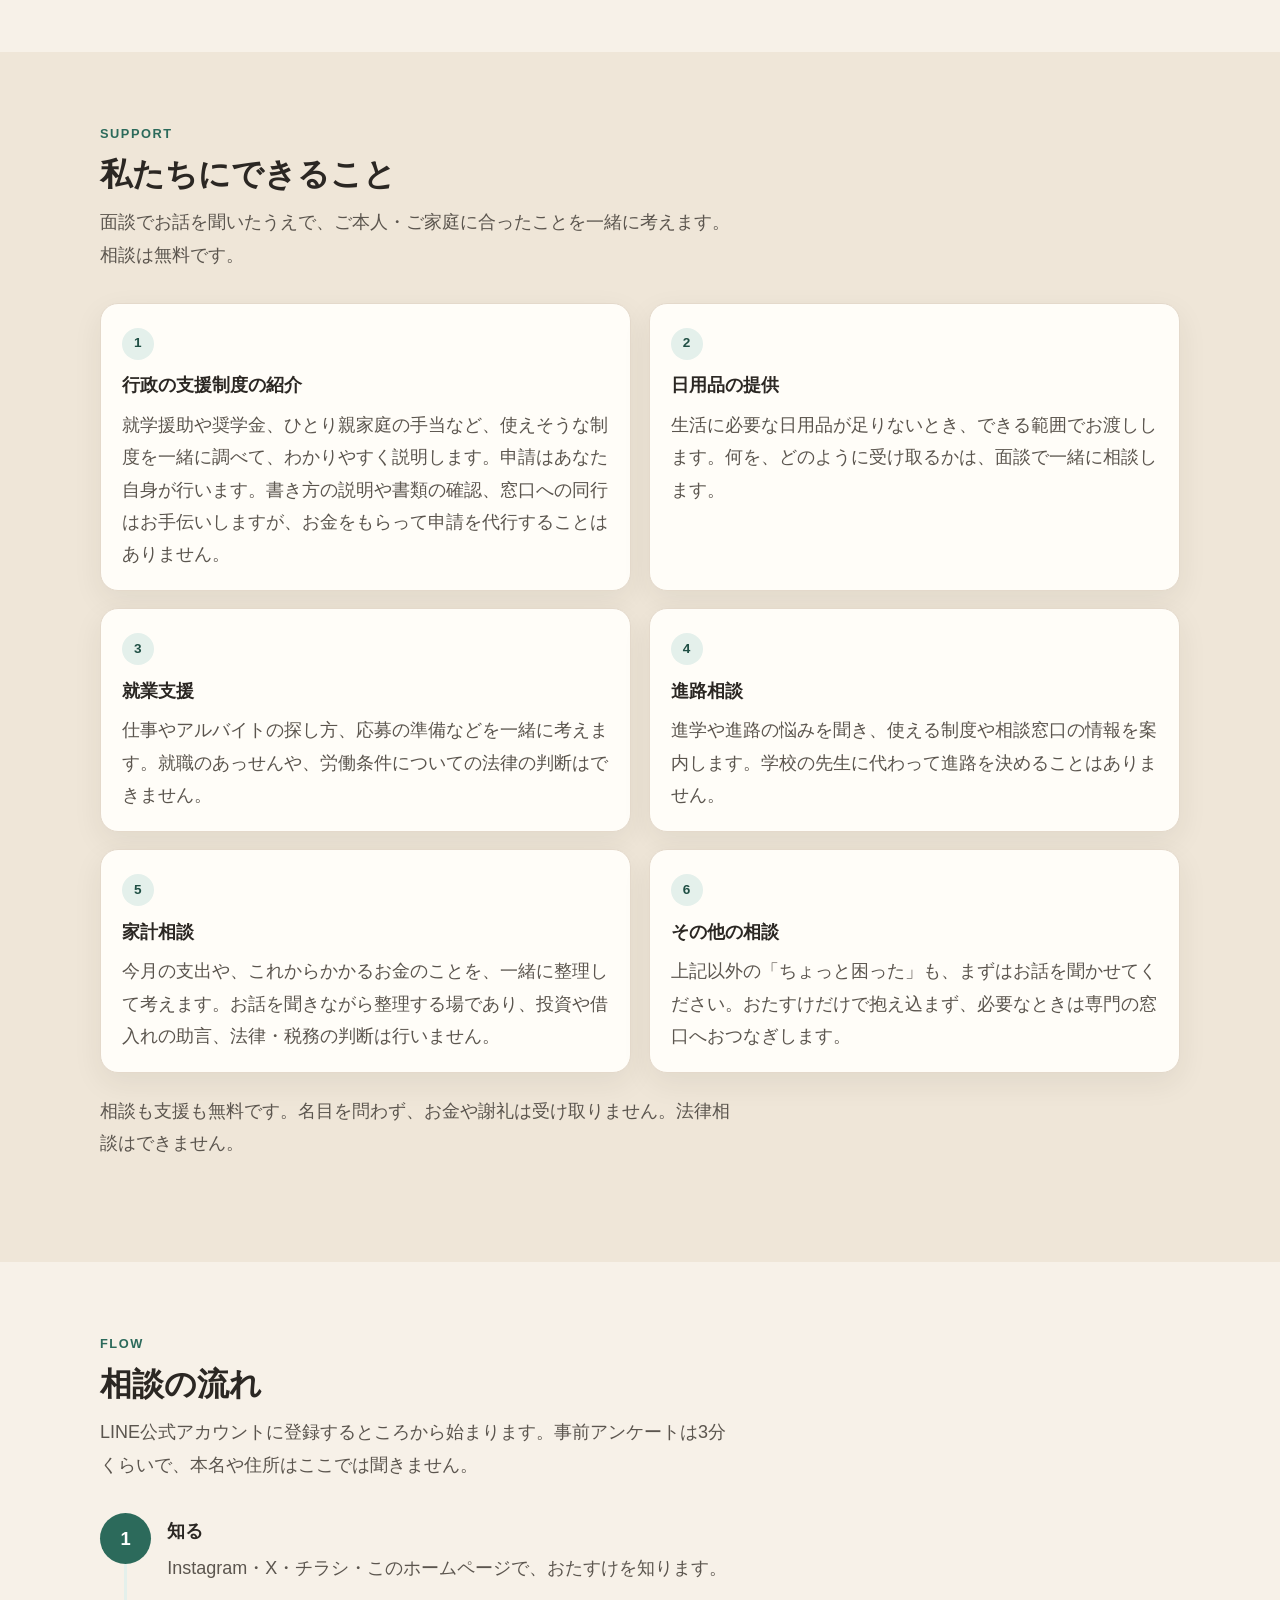
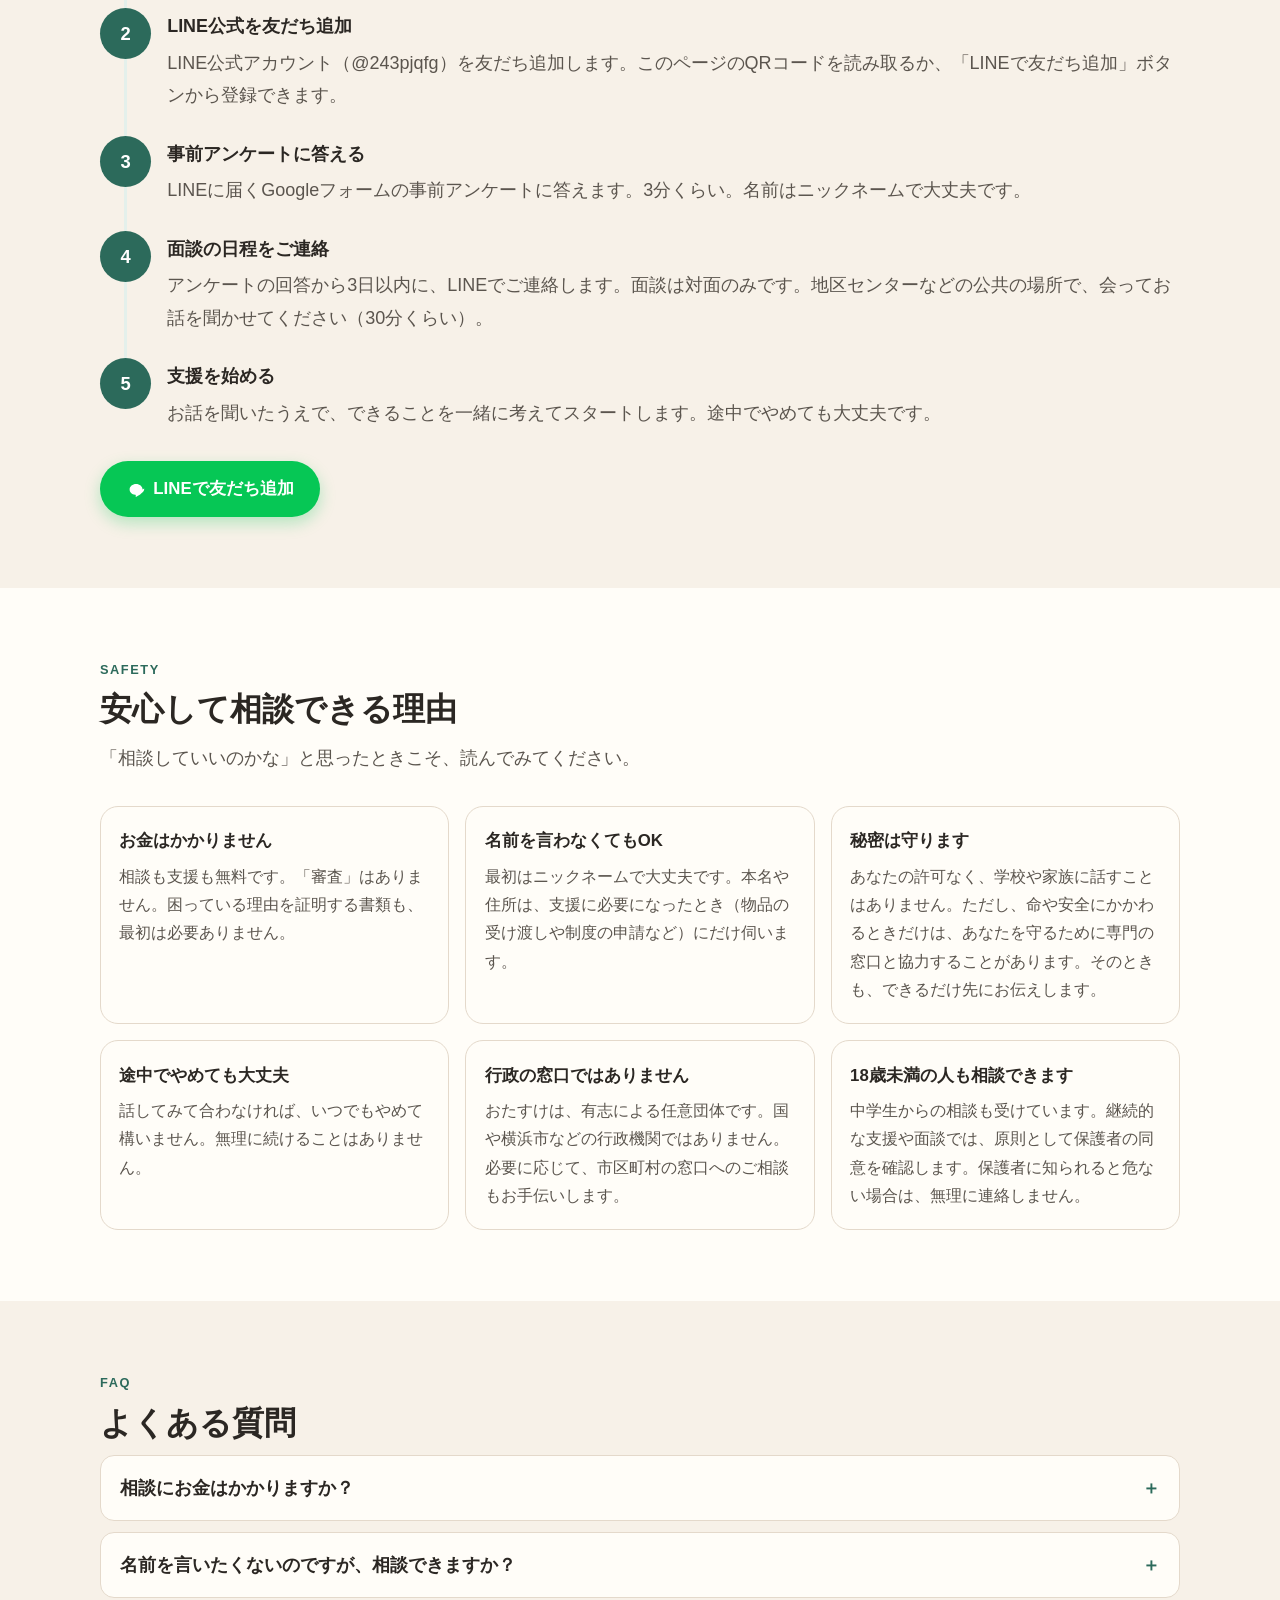
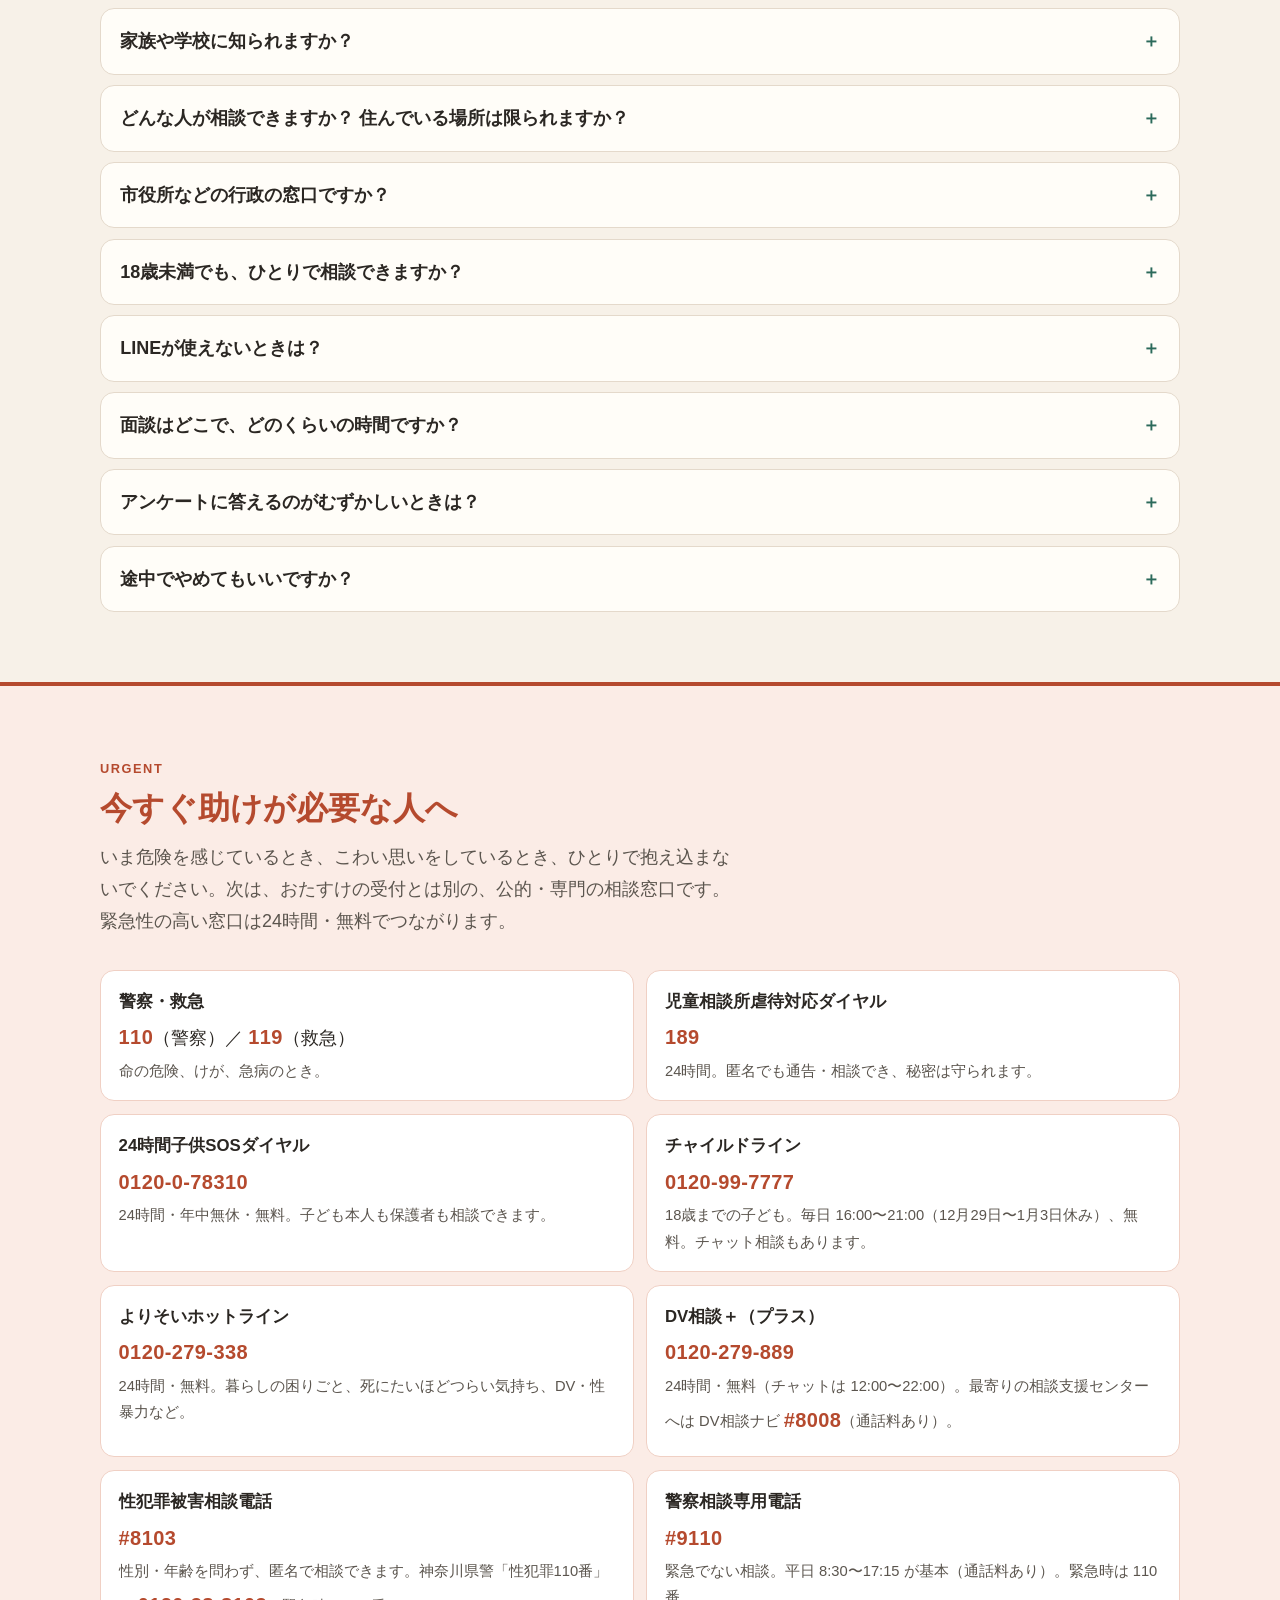
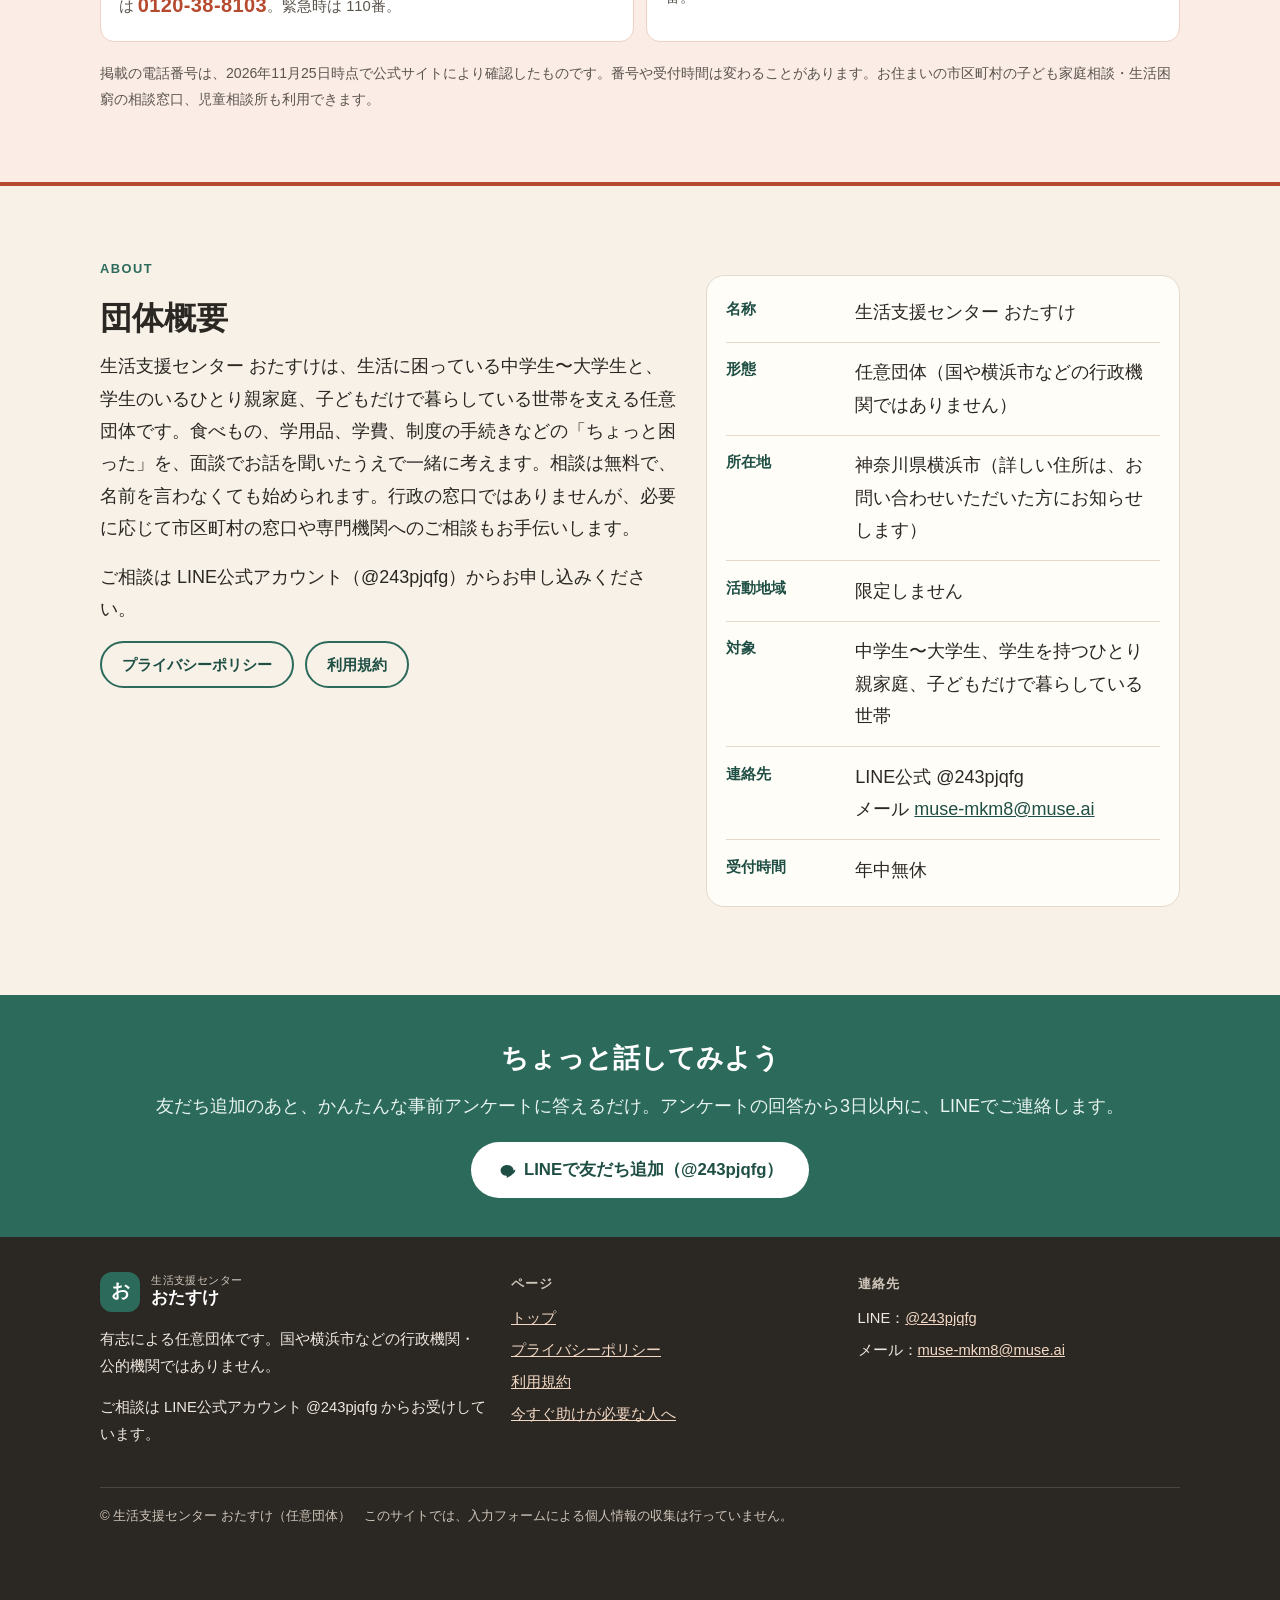
==== commit 405ff5b6: "HPの面談時間を30分くらいに揃え、事前アンケートの取得項目・保存期間を実態に合わせ、3日以内のLINE連絡を追記" ====
--- a/index.html
+++ b/index.html
@@ -171,7 +171,7 @@
           <li>
             <div>
               <h3>面談の日程をご連絡</h3>
-              <p>運営から、面談の日時をLINEのトークでご連絡します。面談は対面のみです。地区センターなどの公共の場所で、会ってお話を聞かせてください（30〜45分ほど）。</p>
+              <p>アンケートの回答から3日以内に、LINEでご連絡します。面談は対面のみです。地区センターなどの公共の場所で、会ってお話を聞かせてください（30分くらい）。</p>
             </div>
           </li>
           <li>
@@ -256,7 +256,7 @@
           </details>
           <details>
             <summary>面談はどこで、どのくらいの時間ですか？</summary>
-            <p>地区センターなどの公共の場所で、30〜45分ほどを目安にしています。面談は対面のみで、LINE通話や電話での面談は行っていません。日程の連絡はLINEのトークで行います。未成年の方との対面は、公共の場所で行います。</p>
+            <p>地区センターなどの公共の場所で、30分くらいを目安にしています。面談は対面のみで、LINE通話や電話での面談は行っていません。アンケートの回答から3日以内に、LINEでご連絡します。未成年の方との対面は、公共の場所で行います。</p>
           </details>
           <details>
             <summary>アンケートに答えるのがむずかしいときは？</summary>
@@ -349,7 +349,7 @@
     <section class="cta-band">
       <div class="wrap">
         <h2>ちょっと話してみよう</h2>
-        <p>友だち追加のあと、かんたんな事前アンケートに答えるだけ。こちらから面談の日程をご連絡します。</p>
+        <p>友だち追加のあと、かんたんな事前アンケートに答えるだけ。アンケートの回答から3日以内に、LINEでご連絡します。</p>
         <a class="btn btn-line btn-lg" href="https://line.me/R/ti/p/@243pjqfg"><svg class="line-icon" viewBox="0 0 24 24" aria-hidden="true"><path d="M19.7 12.4c0-3.5-3.5-6.4-7.7-6.4S4.3 8.9 4.3 12.4c0 3.2 2.8 5.8 6.6 6.3.26.05.6.14.7.32.08.16.07.42.03.58l-.15.88c-.04.26-.2 1.02.9.56s5.9-3.47 8.05-5.94c1.4-1.58 1.27-2.9 1.27-3.7Z"/></svg>LINEで友だち追加（@243pjqfg）</a>
       </div>
     </section>
